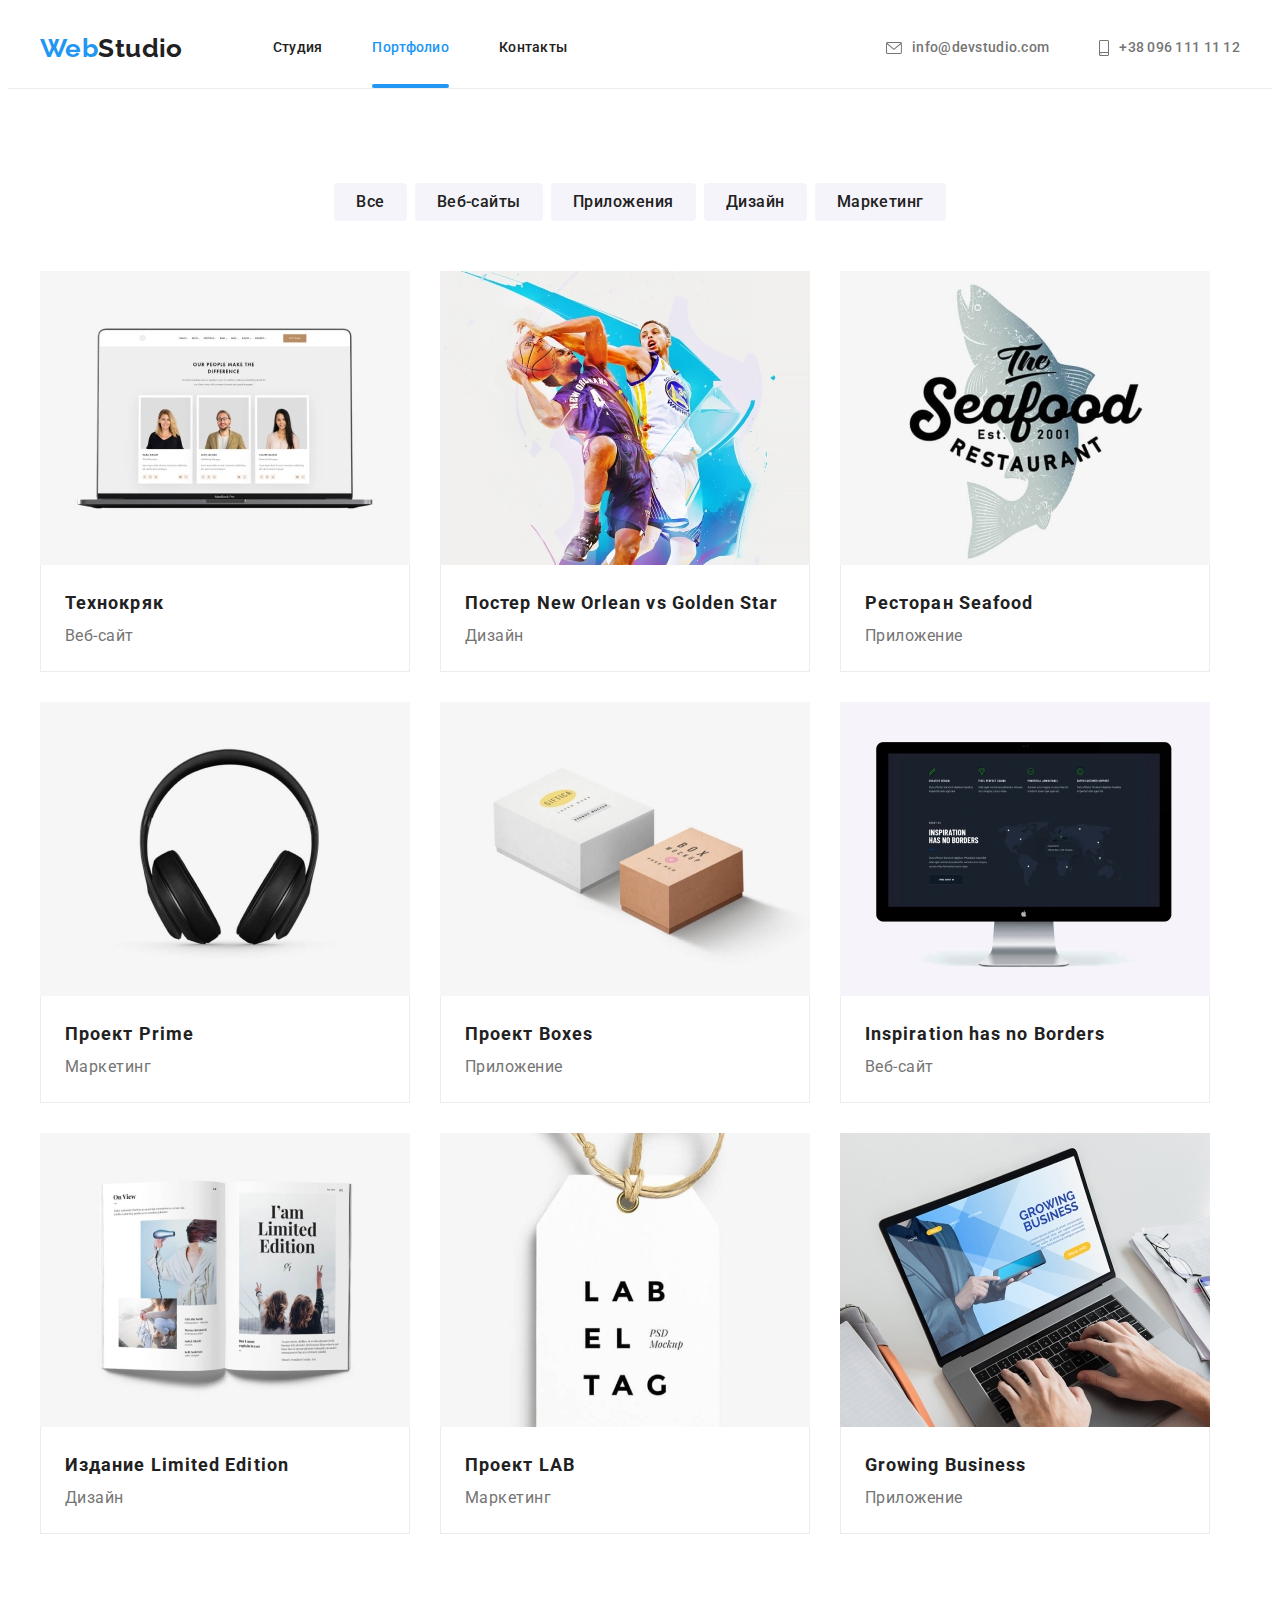
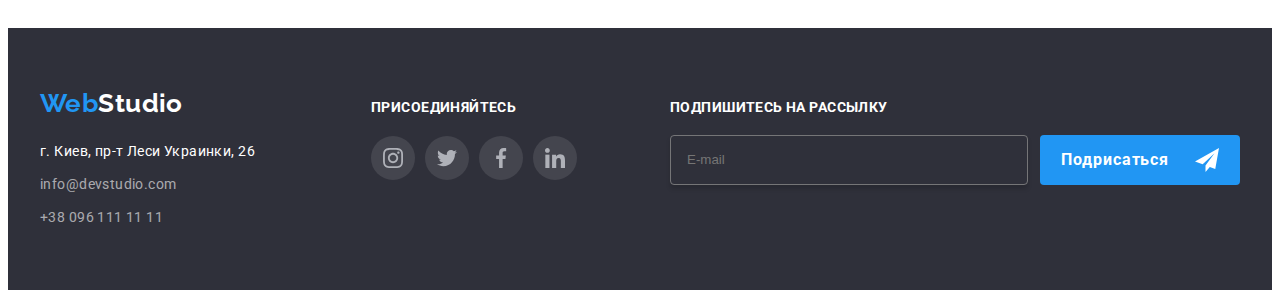
==== portfolio.html @ 2c057d43 "Initial commit" ====
<!DOCTYPE html>
<html lang="ru">

<head>
	<link rel="preconnect" href="https://fonts.googleapis.com" />
	<link rel="preconnect" href="https://fonts.gstatic.com" crossorigin />
	<link href="https://fonts.googleapis.com/css2?family=Raleway:wght@700&family=Roboto:wght@400;500;700;900&display=swap"
		rel="stylesheet" />
	<meta charset="UTF-8" />
	<meta http-equiv="X-UA-Compatible" content="IE=edge" />
	<meta name="viewport" content="width=device-width, initial-scale=1.0" />
	<link rel="stylesheet" href="https://cdnjs.cloudflare.com/ajax/libs/modern-normalize/1.1.0/modern-normalize.min.css"
		integrity="sha512-wpPYUAdjBVSE4KJnH1VR1HeZfpl1ub8YT/NKx4PuQ5NmX2tKuGu6U/JRp5y+Y8XG2tV+wKQpNHVUX03MfMFn9Q=="
		crossorigin="anonymous" referrerpolicy="no-referrer" />
	<title>WebStudio</title>
	<link rel="stylesheet" type="text/css" href="./css/styles.css" />
</head>

<body>
	<header class="header">
		<div class="container header-container">
			<nav class="nav">
				<a class="logo" href="./index.html" lang="en"><span class="accent">Web</span>Studio</a>
				<ul class="nav-list list">
					<li class="nav-item"><a href="./index.html" class="nav-link link ">Студия</a></li>
					<li class="nav-item"><a href="./portfolio.html" class="nav-link link current">Портфолио</a></li>
					<li class="nav-item"><a href="" class="nav-link link">Контакты</a></li>
				</ul>
			</nav>
			<ul class="contact-list list">
				<li class="contact-item">


					<a href="mailto:info@devstudio.com" class="contact-link link">
						<svg class="icon icon-contact icon-contact-envelope">
							<use href="./img/SVG/symbol-defs.svg#icon-envelope"></use>
						</svg>
						info@devstudio.com</a>


				</li>
				<li class="contact-item">

					<a href="tel:+380961111111" class="contact-link link">
						<svg class="icon icon-contact icon-contact-smartphone">
							<use href="./img/SVG/symbol-defs.svg#icon-smartphone"></use>
						</svg>
						+38 096 111 11 12</a>


				</li>
			</ul>
		</div>
	</header>
	<main>
		<section class="projects section ">
			<div class="container">
				<h1 class="projects-title visually-hidden">Проекты</h1>
				<ul class="filter-list list">

					<li class="filter-list-item"><button type="button" class="filter-button">Все</button></li>
					<li class="filter-list-item"><button type="button" class="filter-button">Веб-сайты</button></li>
					<li class="filter-list-item"><button type="button" class="filter-button">Приложения</button></li>
					<li class="filter-list-item"><button type="button" class="filter-button">Дизайн</button></li>
					<li class="filter-list-item"><button type="button" class="filter-button">Маркетинг</button></li>
				</ul>
				<ul class="list projects-list">
					<li class="projects-list-item">
						<a href="#!" class="projects-link">
							<div class="projects-list-item-overlay">
								<img src="./img/portfolio-img/img1-progressive.jpeg" alt="Веб-Сайт Технокряк" width="370"
									height="294" />
								<p class="projects-list-item-overlay-text">
									Технокряк это современная площадка распространения коронавируса. Компании используют
									эту платформу для цифрового
									шпионажа и атак на защищённые сервера конкурентов.
								</p>
							</div>
							<div class="projects-title-text-container">
								<h2 class="projects-list-title">Технокряк</h2>
								<p class="projects-list-text">Веб-сайт</p>
							</div>
						</a>
					</li>
					<li class="projects-list-item">
						<a href="#!" class="projects-link">
							<div class="projects-list-item-overlay">
								<img src="./img/portfolio-img/img2-progressive.jpeg" alt="Пример дизайна постера" width="370"
									height="294" />
								<p class="projects-list-item-overlay-text">
									Технокряк это современная площадка распространения коронавируса. Компании используют
									эту платформу для цифрового
									шпионажа и атак на защищённые сервера конкурентов.
								</p>
							</div>
							<div class="projects-title-text-container">
								<h2 class="projects-list-title">Постер New Orlean vs Golden Star</h2>
								<p class="projects-list-text">Дизайн</p>
							</div>
						</a>
					</li>
					<li class="projects-list-item">
						<a href="#!" class="projects-link">
							<div class="projects-list-item-overlay">
								<img src="./img/portfolio-img/img3-progressive.jpeg" alt="Приложения для ресторана" width="370"
									height="294" />
								<p class="projects-list-item-overlay-text">
									Технокряк это современная площадка распространения коронавируса. Компании используют
									эту платформу для цифрового
									шпионажа и атак на защищённые сервера конкурентов.
								</p>
							</div>
							<div class="projects-title-text-container">
								<h2 class="projects-list-title">Ресторан Seafood</h2>
								<p class="projects-list-text">Приложение</p>
							</div>
						</a>
					</li>
					<li class="projects-list-item">
						<a href="#!" class="projects-link">
							<div class="projects-list-item-overlay">
								<img src="./img/portfolio-img/img4-progressive.jpeg" alt="Маркетинговый проект Прайм" width="370"
									height="294" />
								<p class="projects-list-item-overlay-text">
									Технокряк это современная площадка распространения коронавируса. Компании используют
									эту платформу для цифрового
									шпионажа и атак на защищённые сервера конкурентов.
								</p>
							</div>
							<div class="projects-title-text-container">
								<h2 class="projects-list-title">Проект Prime</h2>
								<p class="projects-list-text">Маркетинг</p>
							</div>
						</a>
					</li>
					<li class="projects-list-item">
						<a href="#!" class="projects-link">
							<div class="projects-list-item-overlay">
								<img src="./img/portfolio-img/img5-progressive.jpeg" alt="Приложение коробки" width="370"
									height="294" />
								<p class="projects-list-item-overlay-text">
									Технокряк это современная площадка распространения коронавируса. Компании используют
									эту платформу для цифрового
									шпионажа и атак на защищённые сервера конкурентов.
								</p>
							</div>
							<div class="projects-title-text-container">
								<h2 class="projects-list-title">Проект Boxes</h2>
								<p class="projects-list-text">Приложение</p>
							</div>
						</a>
					</li>
					<li class="projects-list-item">
						<a href="#!" class="projects-link">
							<div class="projects-list-item-overlay">
								<img src="./img/portfolio-img/img6-progressive.jpeg" lang="en"
									alt=" Web-site Inspiration has no Borders" width="370" height="294" />
								<p class="projects-list-item-overlay-text">
									Технокряк это современная площадка распространения коронавируса. Компании используют
									эту платформу для цифрового
									шпионажа и атак на защищённые сервера конкурентов.
								</p>
							</div>
							<div class="projects-title-text-container">
								<h2 class="projects-list-title">Inspiration has no Borders</h2>
								<p class="projects-list-text">Веб-сайт</p>
							</div>
						</a>
					</li>
					<li class="projects-list-item">
						<a href="#!" class="projects-link">
							<div class="projects-list-item-overlay">
								<img src="./img/portfolio-img/img7-progressive.jpeg" alt="Дизайн книги" width="370" height="294" />
								<p class="projects-list-item-overlay-text">
									Технокряк это современная площадка распространения коронавируса. Компании используют
									эту платформу для цифрового
									шпионажа и атак на защищённые сервера конкурентов.
								</p>
							</div>
							<div class="projects-title-text-container">
								<h2 class="projects-list-title">Издание Limited Edition</h2>
								<p class="projects-list-text">Дизайн</p>
							</div>
						</a>
					</li>
					<li class="projects-list-item">
						<a href="#!" class="projects-link">
							<div class="projects-list-item-overlay">
								<img src="./img/portfolio-img/img8-progressive.jpeg" alt="Маркетинговый проект" width="370"
									height="294" />
								<p class="projects-list-item-overlay-text">
									Технокряк это современная площадка распространения коронавируса. Компании используют
									эту платформу для цифрового
									шпионажа и атак на защищённые сервера конкурентов.
								</p>
							</div>
							<div class="projects-title-text-container">
								<h2 class="projects-list-title">Проект LAB</h2>
								<p class="projects-list-text">Маркетинг</p>
							</div>
						</a>
					</li>
					<li class="projects-list-item">
						<a href="#!" class="projects-link">
							<div class="projects-list-item-overlay">
								<img src="./img/portfolio-img/img9-progressive.jpeg" alt="Growing Business app" width="370" height="294"
									lang="en" />
								<p class="projects-list-item-overlay-text">
									Технокряк это современная площадка распространения коронавируса. Компании используют
									эту платформу для цифрового
									шпионажа и атак на защищённые сервера конкурентов.
								</p>
							</div>
							<div class="projects-title-text-container">
								<h2 class="projects-list-title">Growing Business</h2>
								<p class="projects-list-text">Приложение</p>
							</div>
						</a>
					</li>
				</ul>
			</div>
		</section>
	</main>
	<footer class="footer">
		<div class="container footer-container">
			<div class="footer_contacts">
				<a class="logo" href="./index.html" lang="en"><span class="accent">Web</span><span
						class="footer-logo">Studio</span></a>
				<address class="address">
					<ul class="address-list list">
						<li class="address-item">
							<a href="https://goo.gl/maps/FFWDa3F11SiFwjZ78" target="_blank" rel="noopener nofollow"
								class="link address-link address-link-white">г. Киев, пр-т Леси Украинки, 26</a>
						</li>
						<li class="address-item">
							<a href="mailto:info@devstudio.com" class="link address-link">info@devstudio.com</a>
						</li>
						<li class="address-item">
							<a href="tel:+380961111111" class="link address-link">+38 096 111 11 11</a>
						</li>
					</ul>
				</address>
			</div>
			<div class="join">
				<h2 class="join-title">Присоединяйтесь</h2>
				<ul class="join-list">
					<li class="join-list-item ">
						<a href="#!" class="social-link">
							<svg class="icon icon-social-links" width=" 20" height="20">
								<use href="./img/SVG/symbol-defs.svg#icon-instagram-1"></use>
							</svg>
						</a>
					</li>
					<li class="join-list-item ">
						<a href="#!" class="social-link">
							<svg class="icon icon-social-links" width=" 20" height="20">
								<use href="./img/SVG/symbol-defs.svg#icon-twitter-1"></use>
							</svg>
						</a>
					</li>
					<li class="join-list-item ">
						<a href="#!" class="social-link">
							<svg class="icon icon-social-links" width=" 20" height="20">
								<use href="./img/SVG/symbol-defs.svg#icon-facebook-1"></use>
							</svg>
						</a>
					</li>
					<li class="join-list-item ">
						<a href="#!" class="social-link">
							<svg class="icon icon-social-links" width=" 20" height="20">
								<use href="./img/SVG/symbol-defs.svg#icon-linkedin-1"></use>
							</svg>
						</a>
					</li>
				</ul>
			</div>
			<div class="subscribe">
				<h4 class="subscribe_text">Подпишитесь на рассылку</h4>
				<form class="subscribe_form">
					<label class="subscribe_label">
						<input type="email" class="subscribe_input" name="email" placeholder="E-mail">
						<button submit="" class="subscribe_button"><span>Подрисаться</span>
							<svg class="subscribe_button-icon" width=" 24" height="24">
								<use href="./img/SVG/symbol-defs.svg#icon-icon-send"></use>
							</svg>
						</button>
					</label>
				</form>
			</div>
		</div>
	</footer>
</body>

</html>
---- css/styles.css ----
:root {
    --primary-text-color: #757575;
    --secondary-text-color: #ffffff;
    --title-text-color: #212121;

    --primary-bg-color: #ffffff;
    --secondary-bg-color: #f5f4fa;
    --footer-bg-color: #2f303a;

    --accent-color: #2196f3;
}
/* ======Reset=============== */

h1,
h2,
h3,
h4,
p {
    margin: 0;
}

ul {
    list-style: none;
    margin: 0;
    padding: 0;
}

img {
    display: block;
    max-width: 100%;
    height: auto;
}
/* ======Reset=============== */
body {
    font-family: Roboto, sans-serif;
    font-size: 14px;
    line-height: 1.71;
    letter-spacing: 0.03em;

    background-color: var(--primary-bg-color);
    color: var(--primary-text-color);
}
/* Wrapper */
.wrapper {
    min-height: 100%;
    overflow: hidden;
    display: flex;
    flex-direction: column;
}

/* Container */

.container {
    width: 1200px;
    padding: 0 15px;
    margin: 0 auto;
    box-sizing: content-box;
}

.section {
    padding-bottom: 94px;
    padding-top: 94px;
}

/* ===========Visualy hidden titles=============== */

.visually-hidden {
    position: absolute;
    width: 1px;
    height: 1px;
    margin: -1px;
    border: 0;
    padding: 0;
    white-space: nowrap;
    clip-path: inset(100%);
    clip: rect(0 0 0 0);
    overflow: hidden;
}

/* Styles for main page */

.logo {
    font-family: Raleway, sans-serif;
    font-weight: 700;
    font-size: 26px;
    line-height: 1.19;
    text-decoration: none;

    color: var(--title-text-color);
}
.nav-item {
    position: relative;
}

.current::after {
    position: absolute;
    bottom: 0;
    content: '';
    display: block;
    height: 4px;
    width: 100%;
    border-radius: 2px;
    background-color: var(--accent-color);
}

.accent {
    color: var(--accent-color);
}

.list {
    list-style: none;
}

.link {
    text-decoration: none;

    color: var(--title-text-color);
}

/* Header links  */
.header {
    border-bottom: 1px solid #ececec;
}
.header-container {
    display: flex;
    justify-content: center;
}

.nav,
.nav-list,
.contact-list {
    display: flex;
    align-items: center;
}

.nav-list {
    margin-left: 90px;
}

.contact-list {
    margin-left: auto;
}

.contact-item + .contact-item {
    margin-left: 50px;
}

.nav-item a {
    display: flex;
    padding-top: 32px;
    padding-bottom: 32px;
}

.nav-item + .nav-item {
    margin-left: 50px;
}

.nav-link:hover,
.nav-link:focus {
    color: var(--accent-color);
}

.icon-contact {
    margin-right: 10px;
    fill: currentColor;
}
.icon-contact-envelope {
    width: 16px;
    height: 12px;
}
.icon-contact-smartphone {
    width: 10px;
    height: 16px;
}

.contact-item::before:hover {
    fill: #188ce8;
}
.contact-link {
    display: flex;
    align-items: center;
}

.contact-link:hover,
.contact-link:focus {
    color: var(--accent-color);
}

.nav-link.current {
    color: var(--accent-color);
}

.nav-link,
.contact-link {
    font-weight: 500;
    font-size: 14px;
    line-height: 1.14;
    letter-spacing: 0.02em;

    color: var(--title-text-color);

    transition: color 250ms cubic-bezier(0.4, 0, 0.2, 1);
}

.contact-list a {
    font-weight: 500;
    font-size: 14px;
    line-height: 1.14;
    letter-spacing: 0.02em;

    color: var(--primary-text-color);
}

/* Hero section  */

.hero {
    display: flex;
    flex-direction: column;
    justify-content: center;
    align-items: center;

    text-align: center;

    background-image: linear-gradient(rgba(47, 48, 58, 0.4), rgba(47, 48, 58, 0.4)),
        url(../img/Hero/hero-bg.jpg);
    background-repeat: no-repeat;
    background-size: cover;
    background-position: center;
    max-width: 1600px;
    height: 600px;
    margin-left: auto;
    margin-right: auto;
    background-color: var(--footer-bg-color);
}

.hero-title {
    width: 696px;
    margin-bottom: 30px;

    font-weight: 900;
    font-size: 44px;
    line-height: 1.36;
    text-align: center;
    letter-spacing: 0.06em;
    text-transform: uppercase;

    color: var(--secondary-text-color);
}

.hero-button {
    display: flex;

    font-family: Roboto, sans-serif;
    font-weight: 700;
    font-size: 16px;
    line-height: 1.87;
    letter-spacing: 0.06em;

    transition: background-color 250ms cubic-bezier(0.4, 0, 0.2, 1);

    background-color: var(--accent-color);
    color: var(--secondary-text-color);
    border-radius: 4px;
    padding: 10px 32px;
    border: transparent;

    cursor: pointer;
}

.hero-button:focus,
.hero-button:hover {
    background-color: #188ce8;
}

/* ===============Modal Window================= */

.backdrop {
    position: fixed;
    top: 0;
    left: 0;
    width: 100%;
    height: 100%;
    background-color: rgba(0, 0, 0, 0.2);
    opacity: 1;
    transition: opacity 250ms cubic-bezier(0.4, 0, 0.2, 1);
}

.backdrop.is-hidden {
    opacity: 0;
    pointer-events: none;
}

.backdrop.is-hidden .modal {
    transform: translate(-50%, -50%) scale(1.2);
}

.modal {
    position: absolute;
    left: 50%;
    top: 50%;
    width: 528px;
    padding: 40px;
    box-shadow: 0px 1px 3px rgba(0, 0, 0, 0.12), 0px 1px 1px rgba(0, 0, 0, 0.14),
        0px 2px 1px rgba(0, 0, 0, 0.2);
    border-radius: 4px;
    background-color: var(--primary-bg-color);
    transform: translate(-50%, -50%) scale(1);
    transition: transform 250ms cubic-bezier(0.4, 0, 0.2, 1);
}

.modal-button {
    position: absolute;
    top: 8px;
    right: 8px;
    padding: 0;
    border: none;
    font-size: 0;
    border-radius: 50%;
    cursor: pointer;
    stroke: black;
    stroke-opacity: 0.1;
    background-color: white;
    transition: background-color 250ms cubic-bezier(0.4, 0, 0.2, 1);
}

.modal-button:hover,
.modal-button:focus {
    stroke: black;
    stroke-opacity: 0.1;
    background-color: var(--accent-color);
    box-shadow: 0px 1px 3px rgba(0, 0, 0, 0.12), 0px 1px 1px rgba(0, 0, 0, 0.14),
        0px 2px 1px rgba(0, 0, 0, 0.2);
}

.modal_title {
    font-size: 20px;
    line-height: 1.15;
    text-align: center;
    letter-spacing: 0.03em;
    color: var(--title-text-color);
    margin-bottom: 12px;
}

.modal_item:not(:last-child) {
    margin-bottom: 10px;
}

.modal_label {
    position: relative;
    display: flex;
    flex-direction: column;
}
.modal_input {
    height: 40px;
    border: 1px solid rgba(33, 33, 33, 0.2);
    border-radius: 4px;
    padding: 11px;
    padding-left: 40px;
    outline: none;
}

.modal_label:focus-within .modal_button-icon {
    fill: var(--accent-color);
}

.modal_input:focus {
    border-color: var(--accent-color);
}

.modal_button-icon {
    position: absolute;
    left: 12px;
    bottom: 11px;
}
.modal_textarea {
    resize: none;
    outline: none;
    height: 120px;
    border: 1px solid rgba(33, 33, 33, 0.2);
    border-radius: 4px;
    padding: 12px 16px;
}
.modal_textarea:focus {
    border-color: var(--accent-color);
}
.modal_list {
    margin-bottom: 20px;
}
.modal_link {
    text-decoration: none;
    color: var(--accent-color);
    cursor: pointer;
    transition: color 250ms cubic-bezier(0.4, 0, 0.2, 1);
}
.modal_link:hover,
.modal_link:focus {
    color: #188ce8;
    text-decoration: underline;
}
.modal_label-checkbox {
    position: relative;
    display: flex;
    flex-direction: row-reverse;
    justify-content: center;
    align-items: center;
    margin-bottom: 30px;
}
.modal_checkbox {
    -moz-appearance: none;
    -webkit-appearance: none;
    appearance: none;
}
.checkbox_span {
    margin-left: 10px;
    font-family: 'Roboto';
    font-style: normal;
    font-weight: 400;
    font-size: 14px;
    line-height: 24px;
    letter-spacing: 0.03em;
    color: #757575;
}
.checkbox_icon {
    width: 15px;
    height: 15px;
    border: 2px solid black;
    border-radius: 2px;
}

.modal_checkbox:checked + .checkbox_icon {
    border: transparent;
    background-color: var(--accent-color);
    background-image: url(../img/SVG/SVG/icon_check.svg);
}

.modal_submit-wrapper {
    display: flex;
    justify-content: center;
}

.modal_submit {
    font-family: 'Roboto';
    font-style: normal;
    font-weight: 700;
    font-size: 16px;
    line-height: 1.89;

    letter-spacing: 0.06em;

    width: 200px;
    border: none;
    color: white;
    border-radius: 4px;
    padding: 10px;
    text-align: center;
    transition: background-color 250ms cubic-bezier(0.4, 0, 0.2, 1);
    background-color: var(--accent-color);
    cursor: pointer;
}

.modal_submit:focus,
.modal_submit:hover {
    background-color: #188ce8;
}
/* ===============Modal Window================= */

/* Advantages section  */

.advantages-list {
    display: flex;
}

.advantages-item + .advantages-item {
    margin-left: 30px;
}

.advantages-item-title {
    margin-bottom: 10px;
    font-weight: 700;
    font-size: 14px;
    line-height: 1.14;
    letter-spacing: 0.03em;
    text-transform: uppercase;

    color: var(--title-text-color);
}
.icon-advantages {
    width: 70px;
    height: 70px;
}
.advantages-icon-container {
    margin-bottom: 30px;
    padding: 25px auto;
    display: flex;
    height: 120px;
    background-color: #f5f4fa;
    border-radius: 4px;
    justify-content: center;
    align-items: center;
}

/* Ocupation section  */
.ocupation {
    padding-top: 0;
}

.ocupation-title {
    font-weight: 700;
    font-size: 36px;
    line-height: 1.16;
    text-align: center;
    letter-spacing: 0.03em;

    color: var(--title-text-color);
}

.ocupation-item-title {
    position: relative;
}

.ocupation-link-text {
    position: absolute;
    bottom: 0;
    width: 100%;

    display: flex;
    justify-content: center;
    align-items: center;
    height: 76px;

    font-weight: 700;
    font-size: 14px;
    line-height: 1.14;

    letter-spacing: 0.03em;
    text-transform: uppercase;

    color: var(--secondary-text-color);
    background-color: rgba(47, 48, 58, 0.8);
}

.ocupation-list {
    display: flex;
    margin-top: 50px;
}

.ocupation-item-title + .ocupation-item-title {
    margin-left: 30px;
}

/* Team section */

.team {
    background-color: var(--secondary-bg-color);
}

.team-title {
    color: var(--title-text-color);

    font-weight: 700;
    font-size: 36px;
    line-height: 1.16;
    text-align: center;
    letter-spacing: 0.03em;
}

.team-list {
    display: flex;
    margin-top: 50px;
}

.team-item {
    background-color: #fff;
    box-shadow: 0px 1px 3px rgba(0, 0, 0, 0.12), 0px 1px 1px rgba(0, 0, 0, 0.14),
        0px 2px 1px rgba(0, 0, 0, 0.2);
    border-radius: 0px 0px 4px 4px;
}
.team-item-text-container {
    padding-top: 30px;
    padding-bottom: 30px;
}

.team-item + .team-item {
    margin-left: 30px;
}

.team-item-title {
    color: var(--title-text-color);

    font-weight: 500;
    font-size: 16px;
    line-height: 1.19;
    letter-spacing: 0.03em;
    text-align: center;
}

.team-item-text {
    margin-top: 10px;

    font-size: 16px;
    line-height: 1.19;
    letter-spacing: 0.03em;
    text-align: center;
}
.social-links-list {
    display: flex;
    margin-top: 16px;
    justify-content: center;
}
.social-links-item + .social-links-item {
    margin-left: 10px;
}
.social-link {
    font-size: 0;
    display: flex;
    justify-content: center;
    align-items: center;
    border-radius: 50%;
    width: 44px;
    height: 44px;
    fill: #afb1b8;
    transition: fill 250ms cubic-bezier(0.4, 0, 0.2, 1),
        background-color 250ms cubic-bezier(0.4, 0, 0.2, 1);
}

.social-link:hover,
.social-link:focus {
    background-color: var(--accent-color);
    fill: #ffffff;
}

/* Clients */

.clients-list {
    display: flex;
    margin-top: 50px;
}

.clients-list-item {
    align-items: center;
    justify-content: center;
}

.clients-list-item + .clients-list-item {
    margin-left: 30px;
}

.clients-link {
    display: flex;
    justify-content: center;
    align-items: center;

    fill: #afb1b8;
    width: 170px;
    height: 92px;
    border: 1px solid #afb1b8;
    border-radius: 4px;

    transition: border 250ms cubic-bezier(0.4, 0, 0.2, 1), fill 250ms cubic-bezier(0.4, 0, 0.2, 1);
}

.clients-link:hover,
.clients-link:focus {
    border: 1px solid #2196f3;
    fill: var(--accent-color);
}

.clients-title {
    color: var(--title-text-color);

    font-weight: 700;
    font-size: 36px;
    line-height: 1.16;
    text-align: center;
    letter-spacing: 0.03em;
}

.icon-clients {
    width: 106px;
    height: 60px;
}

/* Footer  */

.footer {
    background-color: var(--footer-bg-color);
    padding: 60px 0;
}

.footer-logo {
    color: var(--secondary-text-color);
}

.footer_contacts {
    flex-grow: 1;
}

.footer-container {
    display: flex;
    align-items: baseline;
}
.join {
    margin-left: 70px;
}
.join-title {
    font-weight: 700;
    font-size: 14px;
    line-height: 1.14;
    letter-spacing: 0.03em;
    text-transform: uppercase;

    color: var(--secondary-text-color);
}
.join-list {
    display: flex;
    margin-top: 20px;
}
.join-list-item + .join-list-item {
    margin-left: 10px;
}

.join-list-item {
    font-size: 0;
    display: flex;
    justify-content: center;
    align-items: center;
    border-radius: 50%;
    width: 44px;
    height: 44px;
    background-color: rgba(255, 255, 255, 0.1);
}

/* Address  */

.address {
    margin-top: 20px;
}

.address-list {
    display: flex;
    flex-direction: column;
}

.address-item + .address-item {
    margin-top: 9px;
}

.address a {
    font-style: normal;
}

.address-link {
    color: rgba(255, 255, 255, 0.6);

    transition: color 250ms cubic-bezier(0.4, 0, 0.2, 1);
}
.address-link:hover,
.address-link:focus {
    color: var(--accent-color);
}
.address-link-white {
    color: var(--secondary-text-color);
}

.subscribe {
    margin-left: 93px;
}
.subscribe_text {
    line-height: 16px;
    letter-spacing: 0.03em;
    text-transform: uppercase;
    color: #ffffff;
    margin-bottom: 20px;
}

.subscribe_label {
    position: relative;
    display: flex;
    width: 570px;

    height: 50px;
    fill: #ffffff;
}
.subscribe_input {
    border-radius: 4px;
    background-color: transparent;
    padding: 15px 16px;
    border: 1px solid rgba(138, 138, 138, 0.767);
    flex: 1 0 auto;
    box-shadow: 0px 4px 4px rgba(0, 0, 0, 0.15);
    color: #ffffff;
}

.subscribe_button {
    display: flex;
    align-items: center;
    text-align: center;
    justify-content: space-evenly;

    font-family: 'Roboto';
    font-style: normal;
    font-weight: 700;
    font-size: 16px;
    line-height: 1.88;
    letter-spacing: 0.06em;
    padding: 10px;
    min-width: 200px;

    border-radius: 4px;
    border: none;
    margin-left: 12px;
    color: #ffffff;
    background-color: var(--accent-color);
    transition: color 250ms cubic-bezier(0.4, 0, 0.2, 1);
}
.subscribe_button:hover,
.subscribe_button:hover {
    background-color: #188ce8;
}
.subscribe_button-icon {
    margin-left: 15px;
}
/* ====Styles for Portfolio page=================================================== */

/* ======Filter list======= */

.filter-list-item + .filter-list-item {
    margin-left: 8px;
}

.filter-list {
    margin-bottom: 50px;
    display: flex;
    justify-content: center;
}

.filter-button {
    margin: 0 auto;
    border-radius: 4px;
    padding: 6px 22px;
    border: transparent;

    background-color: var(--secondary-bg-color);
    color: var(--title-text-color);

    transition: background-color 250ms cubic-bezier(0.4, 0, 0.2, 1),
        color 250ms cubic-bezier(0.4, 0, 0.2, 1), box-shadow 250ms cubic-bezier(0.4, 0, 0.2, 1);

    font-family: Roboto, sans-serif;
    font-weight: 500;
    font-size: 16px;
    line-height: 1.625;
    letter-spacing: 0.03em;

    cursor: pointer;
}

.filter-button:hover,
.filter-button:focus {
    background-color: var(--accent-color);
    color: var(--secondary-text-color);
    box-shadow: 0px 3px 1px rgba(0, 0, 0, 0.1), 0px 1px 2px rgba(0, 0, 0, 0.08),
        0px 2px 2px rgba(0, 0, 0, 0.12);

    font-weight: 500;
    font-size: 16px;
    line-height: 1.625;
    letter-spacing: 0.03em;
}

/* =====Project-list====== */

.projects-list {
    display: flex;
    flex-wrap: wrap;
    margin-top: -15px;
    margin-right: -15px;
    margin-bottom: -15px;
    margin-left: -15px;
}

.projects-list-item {
    margin: 15px;
}
.projects-title-text-container {
    padding: 20px 24px;
    border-bottom: 1px solid #ececec;
    border-left: 1px solid #ececec;
    border-right: 1px solid #ececec;
}

.projects-list-title {
    color: var(--title-text-color);
    font-weight: 700;
    font-size: 18px;
    line-height: 2;
    letter-spacing: 0.06em;
}

.projects-list-text {
    color: var(--primary-text-color);
    font-size: 16px;
    line-height: 1.875;
    letter-spacing: 0.03em;
}

.projects-link {
    text-decoration: none;
    display: block;

    transition: box-shadow 250ms cubic-bezier(0.4, 0, 0.2, 1);
}
.projects-link:hover,
.projects-link:focus {
    box-shadow: 0px 1px 1px rgba(0, 0, 0, 0.12), 0px 4px 4px rgba(0, 0, 0, 0.06),
        1px 4px 6px rgba(0, 0, 0, 0.16);
}

.projects-list-item-overlay {
    position: relative;
    overflow: hidden;
}

.projects-list-item-overlay-text {
    position: absolute;
    bottom: 0;

    transform: translateY(101%);

    display: block;
    width: 100%;
    height: 100%;
    padding: 63px 24px;
    text-align: center;
    font-size: 18px;
    line-height: 1.56;
    letter-spacing: 0.03em;

    color: #ffffff;
    background-color: rgba(33, 150, 243, 0.9);

    transition: transform 250ms cubic-bezier(0.4, 0, 0.2, 1);
}
.projects-link:hover .projects-list-item-overlay-text,
.projects-link:focus .projects-list-item-overlay-text {
    transform: translateY(0);
}
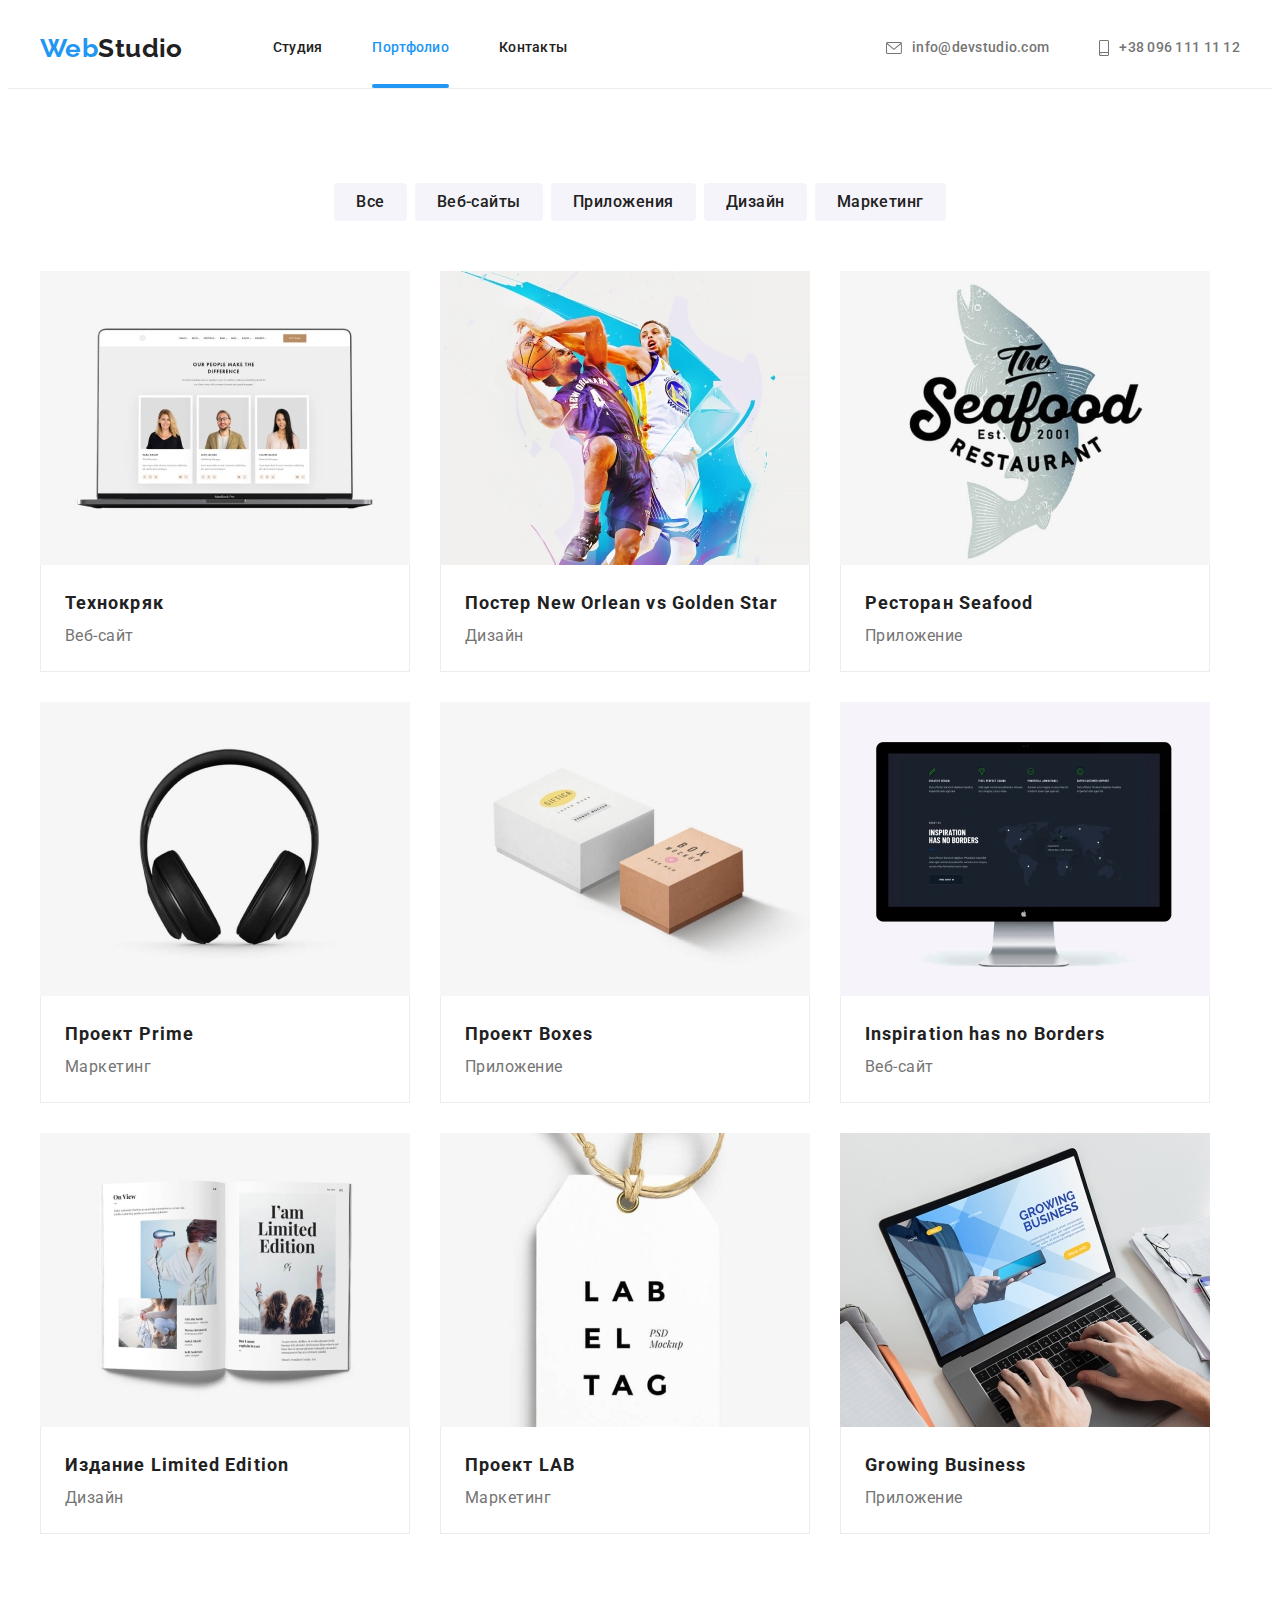
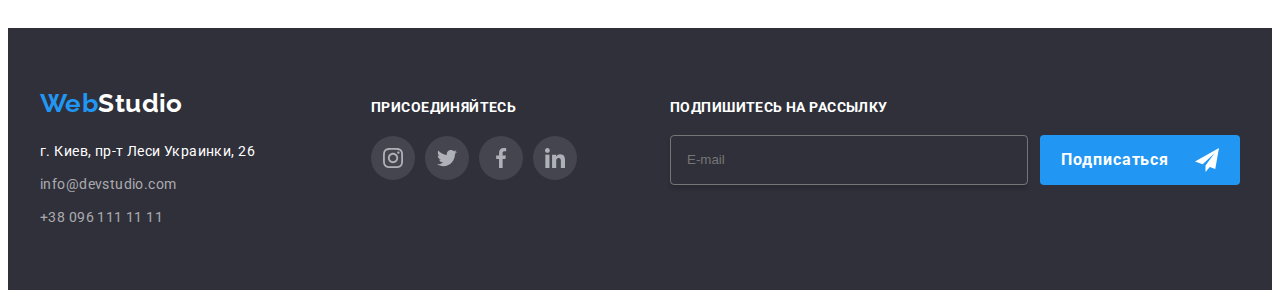
==== commit f4552a42: "subscribe button" ====
--- a/portfolio.html
+++ b/portfolio.html
@@ -13,7 +13,7 @@
 		integrity="sha512-wpPYUAdjBVSE4KJnH1VR1HeZfpl1ub8YT/NKx4PuQ5NmX2tKuGu6U/JRp5y+Y8XG2tV+wKQpNHVUX03MfMFn9Q=="
 		crossorigin="anonymous" referrerpolicy="no-referrer" />
 	<title>WebStudio</title>
-	<link rel="stylesheet" type="text/css" href="./css/styles.css" />
+	<link rel="stylesheet" href="./css/portfolio.min.css">
 </head>
 
 <body>
@@ -279,7 +279,7 @@
 				<form class="subscribe_form">
 					<label class="subscribe_label">
 						<input type="email" class="subscribe_input" name="email" placeholder="E-mail">
-						<button submit="" class="subscribe_button"><span>Подрисаться</span>
+						<button submit="" class="subscribe_button"><span>Подписаться</span>
 							<svg class="subscribe_button-icon" width=" 24" height="24">
 								<use href="./img/SVG/symbol-defs.svg#icon-icon-send"></use>
 							</svg>
--- a/css/portfolio.min.css
+++ b/css/portfolio.min.css
@@ -0,0 +1,2 @@
+:root{--primary-text-color: #757575;--secondary-text-color: #ffffff;--title-text-color: #212121;--primary-bg-color: #ffffff;--secondary-bg-color: #f5f4fa;--footer-bg-color: #2f303a;--accent-color: #2196f3}.visually-hidden{position:absolute;width:1px;height:1px;margin:-1px;border:0;padding:0;white-space:nowrap;clip-path:inset(100%);clip:rect(0 0 0 0);overflow:hidden}h1,h2,h3,h4,p{margin:0}ul{list-style:none;margin:0;padding:0}img{display:block;max-width:100%;height:auto}body{font-family:Roboto, sans-serif;font-size:14px;line-height:1.71;letter-spacing:0.03em;background-color:var(--primary-bg-color);color:var(--primary-text-color)}.wrapper{min-height:100%;overflow:hidden;display:flex;flex-direction:column}.section{padding-bottom:94px;padding-top:94px}.container{width:1200px;padding:0 15px;margin:0 auto;box-sizing:content-box}.filter-list-item+.filter-list-item{margin-left:8px}.filter-list{margin-bottom:50px;display:flex;justify-content:center}.filter-button{margin:0 auto;border-radius:4px;padding:6px 22px;border:transparent;background-color:var(--secondary-bg-color);color:var(--title-text-color);transition:background-color 250ms cubic-bezier(0.4, 0, 0.2, 1),color 250ms cubic-bezier(0.4, 0, 0.2, 1),box-shadow 250ms cubic-bezier(0.4, 0, 0.2, 1);font-family:Roboto, sans-serif;font-weight:500;font-size:16px;line-height:1.625;letter-spacing:0.03em;cursor:pointer}.filter-button:hover,.filter-button:focus{background-color:var(--accent-color);color:var(--secondary-text-color);box-shadow:0px 3px 1px rgba(0,0,0,0.1),0px 1px 2px rgba(0,0,0,0.08),0px 2px 2px rgba(0,0,0,0.12);font-weight:500;font-size:16px;line-height:1.625;letter-spacing:0.03em}.projects-list{display:flex;flex-wrap:wrap;margin-top:-15px;margin-right:-15px;margin-bottom:-15px;margin-left:-15px}.projects-list-item{margin:15px}.projects-title-text-container{padding:20px 24px;border-bottom:1px solid #ececec;border-left:1px solid #ececec;border-right:1px solid #ececec}.projects-list-title{color:var(--title-text-color);font-weight:700;font-size:18px;line-height:2;letter-spacing:0.06em}.projects-list-text{color:var(--primary-text-color);font-size:16px;line-height:1.875;letter-spacing:0.03em}.projects-link{text-decoration:none;display:block;transition:box-shadow 250ms cubic-bezier(0.4, 0, 0.2, 1)}.projects-link:hover,.projects-link:focus{box-shadow:0px 1px 1px rgba(0,0,0,0.12),0px 4px 4px rgba(0,0,0,0.06),1px 4px 6px rgba(0,0,0,0.16)}.projects-list-item-overlay{position:relative;overflow:hidden}.projects-list-item-overlay-text{position:absolute;bottom:0;transform:translateY(101%);display:block;width:100%;height:100%;padding:63px 24px;text-align:center;font-size:18px;line-height:1.56;letter-spacing:0.03em;color:#ffffff;background-color:rgba(33,150,243,0.9);transition:transform 250ms cubic-bezier(0.4, 0, 0.2, 1)}.projects-link:hover .projects-list-item-overlay-text,.projects-link:focus .projects-list-item-overlay-text{transform:translateY(0)}.logo{font-family:Raleway, sans-serif;font-weight:700;font-size:26px;line-height:1.19;text-decoration:none;color:var(--title-text-color)}.nav-item{position:relative}.current::after{position:absolute;bottom:0;content:'';display:block;height:4px;width:100%;border-radius:2px;background-color:var(--accent-color)}.accent{color:var(--accent-color)}.list{list-style:none}.link{text-decoration:none;color:var(--title-text-color)}.header{border-bottom:1px solid #ececec}.header-container{display:flex;justify-content:center}.nav,.nav-list,.contact-list{display:flex;align-items:center}.nav-list{margin-left:90px}.contact-list{margin-left:auto}.contact-item+.contact-item{margin-left:50px}.nav-item a{display:flex;padding-top:32px;padding-bottom:32px}.nav-item+.nav-item{margin-left:50px}.nav-link:hover,.nav-link:focus{color:var(--accent-color)}.icon-contact{margin-right:10px;fill:currentColor}.icon-contact-envelope{width:16px;height:12px}.icon-contact-smartphone{width:10px;height:16px}.contact-item::before:hover{fill:#188ce8}.contact-link{display:flex;align-items:center}.contact-link:hover,.contact-link:focus{color:var(--accent-color)}.nav-link.current{color:var(--accent-color)}.nav-link,.contact-link{font-weight:500;font-size:14px;line-height:1.14;letter-spacing:0.02em;color:var(--title-text-color);transition:color 250ms cubic-bezier(0.4, 0, 0.2, 1)}.contact-list a{font-weight:500;font-size:14px;line-height:1.14;letter-spacing:0.02em;color:var(--primary-text-color)}.footer{background-color:var(--footer-bg-color);padding:60px 0}.footer-logo{color:var(--secondary-text-color)}.footer_contacts{flex-grow:1}.footer-container{display:flex;align-items:baseline}.join{margin-left:70px}.join-title{font-weight:700;font-size:14px;line-height:1.14;letter-spacing:0.03em;text-transform:uppercase;color:var(--secondary-text-color)}.join-list{display:flex;margin-top:20px}.join-list-item+.join-list-item{margin-left:10px}.join-list-item{font-size:0;display:flex;justify-content:center;align-items:center;border-radius:50%;width:44px;height:44px;background-color:rgba(255,255,255,0.1)}.address{margin-top:20px}.address-list{display:flex;flex-direction:column}.address-item+.address-item{margin-top:9px}.address a{font-style:normal}.address-link{color:rgba(255,255,255,0.6);transition:color 250ms cubic-bezier(0.4, 0, 0.2, 1)}.address-link:hover,.address-link:focus{color:var(--accent-color)}.address-link-white{color:var(--secondary-text-color)}.subscribe{margin-left:93px}.subscribe_text{line-height:16px;letter-spacing:0.03em;text-transform:uppercase;color:#ffffff;margin-bottom:20px}.subscribe_label{position:relative;display:flex;width:570px;height:50px;fill:#ffffff}.subscribe_input{border-radius:4px;background-color:transparent;padding:15px 16px;border:1px solid rgba(138,138,138,0.767);flex:1 0 auto;box-shadow:0px 4px 4px rgba(0,0,0,0.15);color:#ffffff}.subscribe_button{display:flex;align-items:center;text-align:center;justify-content:space-evenly;font-family:'Roboto';font-style:normal;font-weight:700;font-size:16px;line-height:1.88;letter-spacing:0.06em;padding:10px;min-width:200px;border-radius:4px;border:none;margin-left:12px;color:#ffffff;background-color:var(--accent-color);transition:color 250ms cubic-bezier(0.4, 0, 0.2, 1)}.subscribe_button:hover,.subscribe_button:hover{background-color:#188ce8}.subscribe_button-icon{margin-left:15px}.team{background-color:var(--secondary-bg-color)}.team-title{color:var(--title-text-color);font-weight:700;font-size:36px;line-height:1.16;text-align:center;letter-spacing:0.03em}.team-list{display:flex;margin-top:50px}.team-item{background-color:#fff;box-shadow:0px 1px 3px rgba(0,0,0,0.12),0px 1px 1px rgba(0,0,0,0.14),0px 2px 1px rgba(0,0,0,0.2);border-radius:0px 0px 4px 4px}.team-item-text-container{padding-top:30px;padding-bottom:30px}.team-item+.team-item{margin-left:30px}.team-item-title{color:var(--title-text-color);font-weight:500;font-size:16px;line-height:1.19;letter-spacing:0.03em;text-align:center}.team-item-text{margin-top:10px;font-size:16px;line-height:1.19;letter-spacing:0.03em;text-align:center}.social-links-list{display:flex;margin-top:16px;justify-content:center}.social-links-item+.social-links-item{margin-left:10px}.social-link{font-size:0;display:flex;justify-content:center;align-items:center;border-radius:50%;width:44px;height:44px;fill:#afb1b8;transition:fill 250ms cubic-bezier(0.4, 0, 0.2, 1),background-color 250ms cubic-bezier(0.4, 0, 0.2, 1)}.social-link:hover,.social-link:focus{background-color:var(--accent-color);fill:#ffffff}
+/*# sourceMappingURL=portfolio.min.css.map */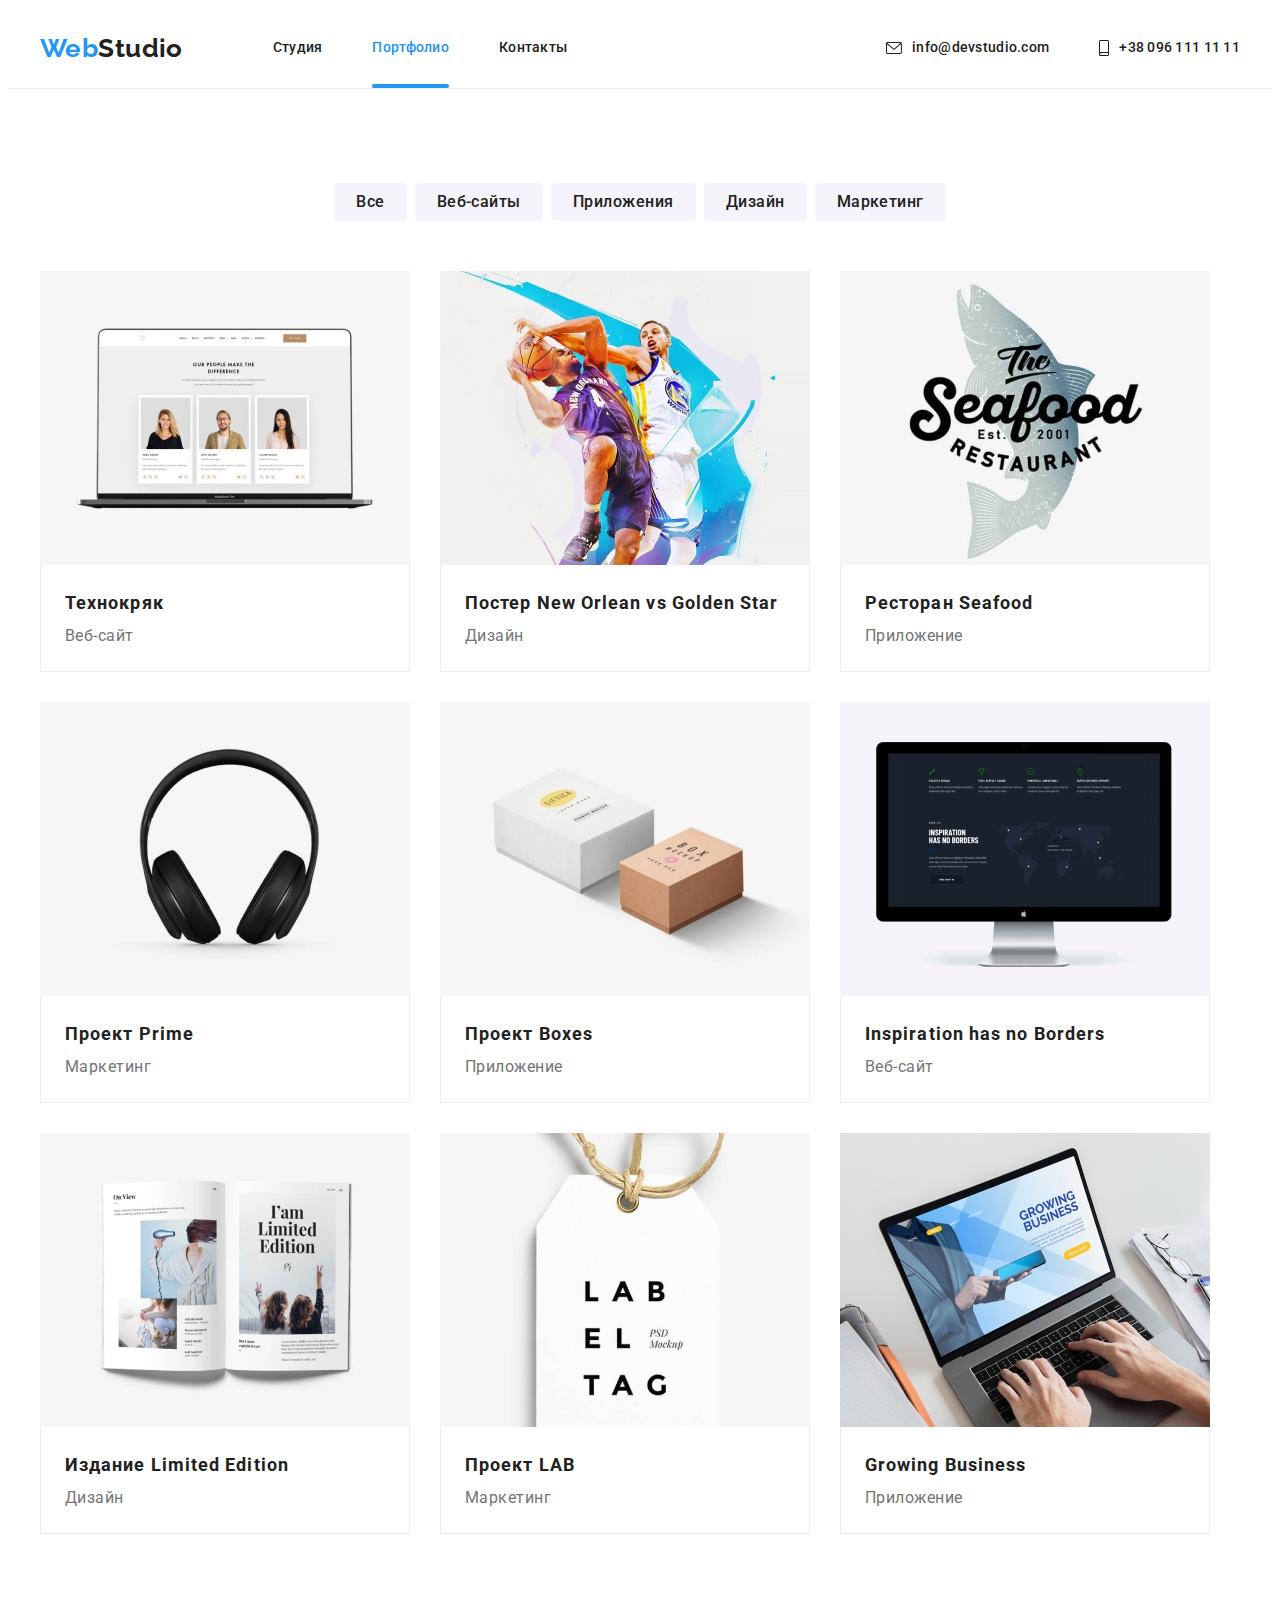
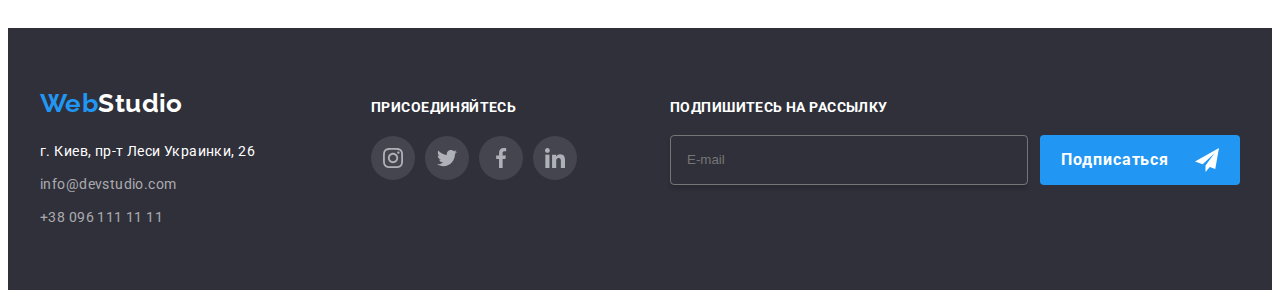
==== commit a0fb0d7a: "Updated SASS styles" ====
--- a/portfolio.html
+++ b/portfolio.html
@@ -13,39 +13,38 @@
 		integrity="sha512-wpPYUAdjBVSE4KJnH1VR1HeZfpl1ub8YT/NKx4PuQ5NmX2tKuGu6U/JRp5y+Y8XG2tV+wKQpNHVUX03MfMFn9Q=="
 		crossorigin="anonymous" referrerpolicy="no-referrer" />
 	<title>WebStudio</title>
-	<link rel="stylesheet" href="./css/portfolio.min.css">
+	<link rel="stylesheet" href="./css/main.min.css">
+
 </head>
 
 <body>
 	<header class="header">
-		<div class="container header-container">
-			<nav class="nav">
-				<a class="logo" href="./index.html" lang="en"><span class="accent">Web</span>Studio</a>
-				<ul class="nav-list list">
-					<li class="nav-item"><a href="./index.html" class="nav-link link ">Студия</a></li>
-					<li class="nav-item"><a href="./portfolio.html" class="nav-link link current">Портфолио</a></li>
-					<li class="nav-item"><a href="" class="nav-link link">Контакты</a></li>
+		<div class="container header__container">
+			<nav class="header__nav nav">
+				<a class="nav__logo" href="./index.html" lang="en"><span class="accent">Web</span>Studio</a>
+				<ul class="nav__list list">
+					<li class="nav__item"><a href="./index.html" class="nav__link link ">Студия</a></li>
+					<li class="nav__item"><a href="./portfolio.html" class="nav__link link current">Портфолио</a></li>
+					<li class="nav__item"><a href="" class="nav__link link">Контакты</a></li>
 				</ul>
 			</nav>
-			<ul class="contact-list list">
-				<li class="contact-item">
-
-
-					<a href="mailto:info@devstudio.com" class="contact-link link">
-						<svg class="icon icon-contact icon-contact-envelope">
+			<ul class="header__contact-list contact-list list">
+				<li class="contact-list__item">
+
+					<a href="mailto:info@devstudio.com" class="contact-list__link link">
+						<svg class="link__icon link__icon-contact link__icon-contact-envelope">
 							<use href="./img/SVG/symbol-defs.svg#icon-envelope"></use>
 						</svg>
 						info@devstudio.com</a>
 
-
 				</li>
-				<li class="contact-item">
-
-					<a href="tel:+380961111111" class="contact-link link">
-						<svg class="icon icon-contact icon-contact-smartphone">
+				<li class="contact-list__item">
+
+					<a href="tel:+380961111111" class="contact-list__link link">
+						<svg class="link__icon link__icon-contact link__icon-contact-smartphone">
 							<use href="./img/SVG/symbol-defs.svg#icon-smartphone"></use>
 						</svg>
-						+38 096 111 11 12</a>
+						+38 096 111 11 11</a>
 
 
 				</li>
@@ -224,7 +223,7 @@
 	<footer class="footer">
 		<div class="container footer-container">
 			<div class="footer_contacts">
-				<a class="logo" href="./index.html" lang="en"><span class="accent">Web</span><span
+				<a class="footer-logo" href="./index.html" lang="en"><span class="accent">Web</span><span
 						class="footer-logo">Studio</span></a>
 				<address class="address">
 					<ul class="address-list list">
--- a/css/main.min.css
+++ b/css/main.min.css
@@ -0,0 +1,2 @@
+:root{--primary-text-color: #757575;--secondary-text-color: #ffffff;--title-text-color: #212121;--primary-bg-color: #ffffff;--secondary-bg-color: #f5f4fa;--footer-bg-color: #2f303a;--accent-color: #2196f3}.visually-hidden{position:absolute;width:1px;height:1px;margin:-1px;border:0;padding:0;white-space:nowrap;clip-path:inset(100%);clip:rect(0 0 0 0);overflow:hidden}h1,h2,h3,h4,p{margin:0}ul{list-style:none;margin:0;padding:0}img{display:block;max-width:100%;height:auto}body{font-family:Roboto, sans-serif;font-size:14px;line-height:1.71;letter-spacing:0.03em;background-color:var(--primary-bg-color);color:var(--primary-text-color)}.wrapper{min-height:100%;overflow:hidden;display:flex;flex-direction:column}.section{padding-bottom:94px;padding-top:94px}.container{width:1200px;padding:0 15px;margin:0 auto;box-sizing:content-box}.backdrop{position:fixed;top:0;left:0;width:100%;height:100%;background-color:rgba(0,0,0,0.2);opacity:1;transition:opacity 250ms cubic-bezier(0.4, 0, 0.2, 1)}.backdrop.is-hidden{opacity:0;pointer-events:none}.backdrop.is-hidden .modal{transform:translate(-50%, -50%) scale(1.2)}.modal{position:absolute;left:50%;top:50%;width:528px;padding:40px;box-shadow:0px 1px 3px rgba(0,0,0,0.12),0px 1px 1px rgba(0,0,0,0.14),0px 2px 1px rgba(0,0,0,0.2);border-radius:4px;background-color:var(--primary-bg-color);transform:translate(-50%, -50%) scale(1);transition:transform 250ms cubic-bezier(0.4, 0, 0.2, 1)}.modal-button{position:absolute;top:8px;right:8px;padding:0;border:none;font-size:0;border-radius:50%;cursor:pointer;stroke:black;stroke-opacity:0.1;background-color:white;transition:background-color 250ms cubic-bezier(0.4, 0, 0.2, 1)}.modal-button:hover,.modal-button:focus{stroke:black;stroke-opacity:0.1;background-color:var(--accent-color);box-shadow:0px 1px 3px rgba(0,0,0,0.12),0px 1px 1px rgba(0,0,0,0.14),0px 2px 1px rgba(0,0,0,0.2)}.modal_title{font-size:20px;line-height:1.15;text-align:center;letter-spacing:0.03em;color:var(--title-text-color);margin-bottom:12px}.modal_item:not(:last-child){margin-bottom:10px}.modal_label{position:relative;display:flex;flex-direction:column}.modal_input{height:40px;border:1px solid rgba(33,33,33,0.2);border-radius:4px;padding:11px;padding-left:40px;outline:none}.modal_label:focus-within .modal_button-icon{fill:var(--accent-color)}.modal_input:focus{border-color:var(--accent-color)}.modal_button-icon{position:absolute;left:12px;bottom:11px}.modal_textarea{resize:none;outline:none;height:120px;border:1px solid rgba(33,33,33,0.2);border-radius:4px;padding:12px 16px}.modal_textarea:focus{border-color:var(--accent-color)}.modal_list{margin-bottom:20px}.modal_link{text-decoration:none;color:var(--accent-color);cursor:pointer;transition:color 250ms cubic-bezier(0.4, 0, 0.2, 1)}.modal_link:hover,.modal_link:focus{color:#188ce8;text-decoration:underline}.modal_label-checkbox{position:relative;display:flex;flex-direction:row-reverse;justify-content:center;align-items:center;margin-bottom:30px}.modal_checkbox{-moz-appearance:none;-webkit-appearance:none;appearance:none}.checkbox_span{margin-left:10px;font-family:'Roboto';font-style:normal;font-weight:400;font-size:14px;line-height:24px;letter-spacing:0.03em;color:#757575}.checkbox_icon{width:15px;height:15px;border:2px solid black;border-radius:2px}.modal_checkbox:checked+.checkbox_icon{border:transparent;background-color:var(--accent-color);background-image:url(../img/SVG/SVG/icon_check.svg)}.modal_submit-wrapper{display:flex;justify-content:center}.modal_submit{font-family:'Roboto';font-style:normal;font-weight:700;font-size:16px;line-height:1.89;letter-spacing:0.06em;width:200px;border:none;color:white;border-radius:4px;padding:10px;text-align:center;transition:background-color 250ms cubic-bezier(0.4, 0, 0.2, 1);background-color:var(--accent-color);cursor:pointer}.modal_submit:focus,.modal_submit:hover{background-color:#188ce8}.nav__logo{font-family:Raleway, sans-serif;font-weight:700;font-size:26px;line-height:1.19;text-decoration:none;color:var(--title-text-color)}.nav__item{position:relative}.current::after{position:absolute;bottom:0;content:'';display:block;height:4px;width:100%;border-radius:2px;background-color:var(--accent-color)}.accent{color:var(--accent-color)}.list{list-style:none}.link{text-decoration:none;color:var(--title-text-color)}.header{border-bottom:1px solid #ececec}.header__container{display:flex;justify-content:center}.header__nav,.nav__list,.header__contact-list{display:flex;align-items:center}.nav__list{margin-left:90px}.header__contact-list{margin-left:auto}.contact-list__item+.contact-list__item{margin-left:50px}.nav__item a{display:flex;padding-top:32px;padding-bottom:32px}.nav__item+.nav__item{margin-left:50px}.link__icon-contact{margin-right:10px;fill:currentColor}.link__icon-contact-envelope{width:16px;height:12px}.link__icon-contact-smartphone{width:10px;height:16px}.contact-list__item::before:hover{fill:#188ce8}.contact-list__link{display:flex;align-items:center}.nav__link.current{color:var(--accent-color)}.nav__link,.contact-list__link{font-weight:500;font-size:14px;line-height:1.14;letter-spacing:0.02em;color:var(--title-text-color);transition:color 250ms cubic-bezier(0.4, 0, 0.2, 1)}.nav__link:hover,.nav__link:focus,.contact-list__link:hover,.contact-list__link:focus{color:var(--accent-color)}.hero{display:flex;flex-direction:column;justify-content:center;align-items:center;text-align:center;background-image:linear-gradient(rgba(47,48,58,0.4), rgba(47,48,58,0.4)),url(../img/Hero/hero-bg.jpg);background-repeat:no-repeat;background-size:cover;background-position:center;max-width:1600px;height:600px;margin-left:auto;margin-right:auto;background-color:var(--footer-bg-color)}.hero-title{width:696px;margin-bottom:30px;font-weight:900;font-size:44px;line-height:1.36;text-align:center;letter-spacing:0.06em;text-transform:uppercase;color:var(--secondary-text-color)}.hero-button{display:flex;font-family:Roboto, sans-serif;font-weight:700;font-size:16px;line-height:1.87;letter-spacing:0.06em;transition:background-color 250ms cubic-bezier(0.4, 0, 0.2, 1);background-color:var(--accent-color);color:var(--secondary-text-color);border-radius:4px;padding:10px 32px;border:transparent;cursor:pointer}.hero-button:hover,.hero-button:focus{background-color:#188ce8}.advantages-list{display:flex}.advantages-item+.advantages-item{margin-left:30px}.advantages-item-title{margin-bottom:10px;font-weight:700;font-size:14px;line-height:1.14;letter-spacing:0.03em;text-transform:uppercase;color:var(--title-text-color)}.icon-advantages{width:70px;height:70px}.advantages-icon-container{margin-bottom:30px;padding:25px auto;display:flex;height:120px;background-color:#f5f4fa;border-radius:4px;justify-content:center;align-items:center}.ocupation{padding-top:0}.ocupation-title{font-weight:700;font-size:36px;line-height:1.16;text-align:center;letter-spacing:0.03em;color:var(--title-text-color)}.ocupation-item-title{position:relative}.ocupation-link-text{position:absolute;bottom:0;width:100%;display:flex;justify-content:center;align-items:center;height:76px;font-weight:700;font-size:14px;line-height:1.14;letter-spacing:0.03em;text-transform:uppercase;color:var(--secondary-text-color);background-color:rgba(47,48,58,0.8)}.ocupation-list{display:flex;margin-top:50px}.ocupation-item-title+.ocupation-item-title{margin-left:30px}.team{background-color:var(--secondary-bg-color)}.team-title{color:var(--title-text-color);font-weight:700;font-size:36px;line-height:1.16;text-align:center;letter-spacing:0.03em}.team-list{display:flex;margin-top:50px}.team-item{background-color:#fff;box-shadow:0px 1px 3px rgba(0,0,0,0.12),0px 1px 1px rgba(0,0,0,0.14),0px 2px 1px rgba(0,0,0,0.2);border-radius:0px 0px 4px 4px}.team-item-text-container{padding-top:30px;padding-bottom:30px}.team-item+.team-item{margin-left:30px}.team-item-title{color:var(--title-text-color);font-weight:500;font-size:16px;line-height:1.19;letter-spacing:0.03em;text-align:center}.team-item-text{margin-top:10px;font-size:16px;line-height:1.19;letter-spacing:0.03em;text-align:center}.social-links-list{display:flex;margin-top:16px;justify-content:center}.social-links-item+.social-links-item{margin-left:10px}.social-link{font-size:0;display:flex;justify-content:center;align-items:center;border-radius:50%;width:44px;height:44px;fill:#afb1b8;transition:fill 250ms cubic-bezier(0.4, 0, 0.2, 1),background-color 250ms cubic-bezier(0.4, 0, 0.2, 1)}.social-link:hover,.social-link:focus{background-color:var(--accent-color);fill:#ffffff}.clients-list{display:flex;margin-top:50px}.clients-list-item{align-items:center;justify-content:center}.clients-list-item+.clients-list-item{margin-left:30px}.clients-link{display:flex;justify-content:center;align-items:center;fill:#afb1b8;width:170px;height:92px;border:1px solid #afb1b8;border-radius:4px;transition:border 250ms cubic-bezier(0.4, 0, 0.2, 1),fill 250ms cubic-bezier(0.4, 0, 0.2, 1)}.clients-link:hover,.clients-link:focus{border:1px solid #2196f3;fill:var(--accent-color)}.clients-title{color:var(--title-text-color);font-weight:700;font-size:36px;line-height:1.16;text-align:center;letter-spacing:0.03em}.icon-clients{width:106px;height:60px}.footer{background-color:var(--footer-bg-color);padding:60px 0}.footer-logo{font-family:Raleway, sans-serif;font-weight:700;font-size:26px;line-height:1.19;text-decoration:none;color:var(--secondary-text-color)}.footer_contacts{flex-grow:1}.footer-container{display:flex;align-items:baseline}.join{margin-left:70px}.join-title{font-weight:700;font-size:14px;line-height:1.14;letter-spacing:0.03em;text-transform:uppercase;color:var(--secondary-text-color)}.join-list{display:flex;margin-top:20px}.join-list-item+.join-list-item{margin-left:10px}.join-list-item{font-size:0;display:flex;justify-content:center;align-items:center;border-radius:50%;width:44px;height:44px;background-color:rgba(255,255,255,0.1)}.address{margin-top:20px}.address-list{display:flex;flex-direction:column}.address-item+.address-item{margin-top:9px}.address a{font-style:normal}.address-link{color:rgba(255,255,255,0.6);transition:color 250ms cubic-bezier(0.4, 0, 0.2, 1)}.address-link:hover,.address-link:focus{color:var(--accent-color)}.address-link-white{color:var(--secondary-text-color)}.subscribe{margin-left:93px}.subscribe_text{line-height:16px;letter-spacing:0.03em;text-transform:uppercase;color:#ffffff;margin-bottom:20px}.subscribe_label{position:relative;display:flex;width:570px;height:50px;fill:#ffffff}.subscribe_input{border-radius:4px;background-color:transparent;padding:15px 16px;border:1px solid rgba(138,138,138,0.767);flex:1 0 auto;box-shadow:0px 4px 4px rgba(0,0,0,0.15);color:#ffffff;transition:border 250ms cubic-bezier(0.4, 0, 0.2, 1)}.subscribe_input:hover,.subscribe_input:focus{border:1px solid var(--accent-color)}.subscribe_button{display:flex;align-items:center;text-align:center;justify-content:space-evenly;font-family:'Roboto';font-style:normal;font-weight:700;font-size:16px;line-height:1.88;letter-spacing:0.06em;padding:10px;min-width:200px;border-radius:4px;border:none;margin-left:12px;color:#ffffff;background-color:var(--accent-color);transition:color 250ms cubic-bezier(0.4, 0, 0.2, 1)}.subscribe_button:hover,.subscribe_button:focus{background-color:#188ce8}.subscribe_button-icon{margin-left:15px}.filter-list-item+.filter-list-item{margin-left:8px}.filter-list{margin-bottom:50px;display:flex;justify-content:center}.filter-button{margin:0 auto;border-radius:4px;padding:6px 22px;border:transparent;background-color:var(--secondary-bg-color);color:var(--title-text-color);transition:background-color 250ms cubic-bezier(0.4, 0, 0.2, 1),color 250ms cubic-bezier(0.4, 0, 0.2, 1),box-shadow 250ms cubic-bezier(0.4, 0, 0.2, 1);font-family:Roboto, sans-serif;font-weight:500;font-size:16px;line-height:1.625;letter-spacing:0.03em;cursor:pointer}.filter-button:hover,.filter-button:focus{background-color:var(--accent-color);color:var(--secondary-text-color);box-shadow:0px 3px 1px rgba(0,0,0,0.1),0px 1px 2px rgba(0,0,0,0.08),0px 2px 2px rgba(0,0,0,0.12)}.projects-list{display:flex;flex-wrap:wrap;margin-top:-15px;margin-right:-15px;margin-bottom:-15px;margin-left:-15px}.projects-list-item{margin:15px}.projects-title-text-container{padding:20px 24px;border-bottom:1px solid #ececec;border-left:1px solid #ececec;border-right:1px solid #ececec}.projects-list-title{color:var(--title-text-color);font-weight:700;font-size:18px;line-height:2;letter-spacing:0.06em}.projects-list-text{color:var(--primary-text-color);font-size:16px;line-height:1.875;letter-spacing:0.03em}.projects-link{text-decoration:none;display:block;transition:box-shadow 250ms cubic-bezier(0.4, 0, 0.2, 1)}.projects-link:hover,.projects-link:focus{box-shadow:0px 1px 1px rgba(0,0,0,0.12),0px 4px 4px rgba(0,0,0,0.06),1px 4px 6px rgba(0,0,0,0.16)}.projects-list-item-overlay{position:relative;overflow:hidden}.projects-list-item-overlay-text{position:absolute;bottom:0;transform:translateY(101%);display:block;width:100%;height:100%;padding:63px 24px;text-align:center;font-size:18px;line-height:1.56;letter-spacing:0.03em;color:#ffffff;background-color:rgba(33,150,243,0.9);transition:transform 250ms cubic-bezier(0.4, 0, 0.2, 1)}.projects-link:hover .projects-list-item-overlay-text,.projects-link:focus .projects-list-item-overlay-text{transform:translateY(0)}
+/*# sourceMappingURL=main.min.css.map */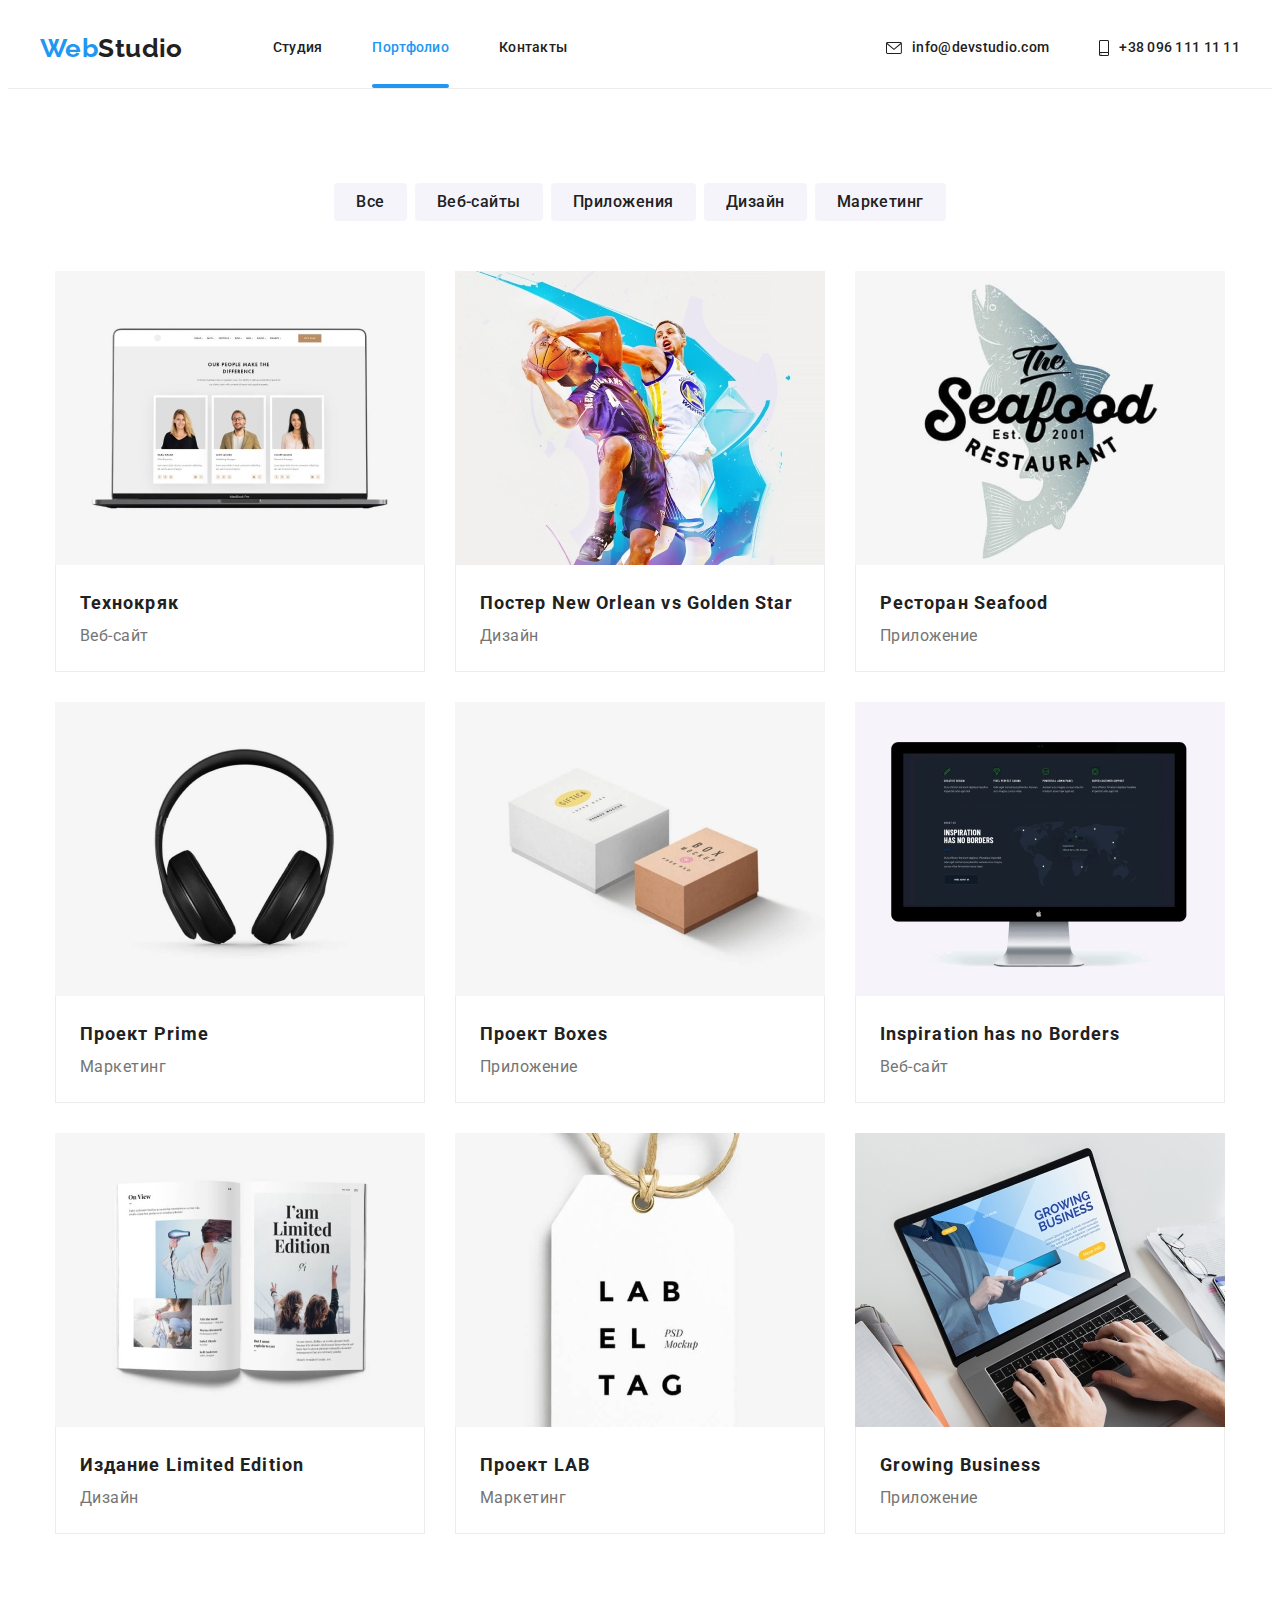
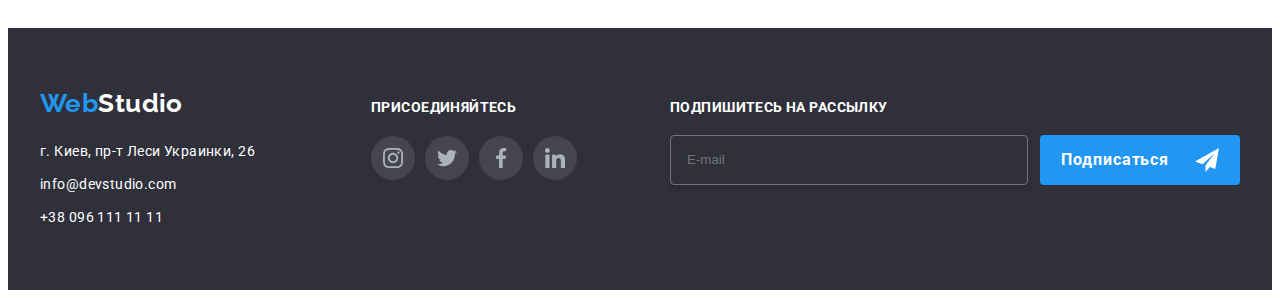
==== commit 0ac53ac2: "Amended" ====
--- a/portfolio.html
+++ b/portfolio.html
@@ -21,17 +21,17 @@
 	<header class="header">
 		<div class="container header__container">
 			<nav class="header__nav nav">
-				<a class="nav__logo" href="./index.html" lang="en"><span class="accent">Web</span>Studio</a>
-				<ul class="nav__list list">
-					<li class="nav__item"><a href="./index.html" class="nav__link link ">Студия</a></li>
-					<li class="nav__item"><a href="./portfolio.html" class="nav__link link current">Портфолио</a></li>
-					<li class="nav__item"><a href="" class="nav__link link">Контакты</a></li>
+				<a class="logo" href="./index.html" lang="en"><span class="logo__accent">Web</span>Studio</a>
+				<ul class="nav__list ">
+					<li class="nav__item"><a href="./index.html" class="nav__link  ">Студия</a></li>
+					<li class="nav__item"><a href="./portfolio.html" class="nav__link  nav__link--current">Портфолио</a></li>
+					<li class="nav__item"><a href="" class="nav__link ">Контакты</a></li>
 				</ul>
 			</nav>
-			<ul class="header__contact-list contact-list list">
+			<ul class="header__contact-list contact-list ">
 				<li class="contact-list__item">
 
-					<a href="mailto:info@devstudio.com" class="contact-list__link link">
+					<a href="mailto:info@devstudio.com" class="contact-list__link ">
 						<svg class="link__icon link__icon-contact link__icon-contact-envelope">
 							<use href="./img/SVG/symbol-defs.svg#icon-envelope"></use>
 						</svg>
@@ -40,7 +40,7 @@
 				</li>
 				<li class="contact-list__item">
 
-					<a href="tel:+380961111111" class="contact-list__link link">
+					<a href="tel:+380961111111" class="contact-list__link ">
 						<svg class="link__icon link__icon-contact link__icon-contact-smartphone">
 							<use href="./img/SVG/symbol-defs.svg#icon-smartphone"></use>
 						</svg>
@@ -51,168 +51,167 @@
 			</ul>
 		</div>
 	</header>
-	<main>
-		<section class="projects section ">
+	<main class="main">
+		<section class="section ">
 			<div class="container">
-				<h1 class="projects-title visually-hidden">Проекты</h1>
-				<ul class="filter-list list">
-
-					<li class="filter-list-item"><button type="button" class="filter-button">Все</button></li>
-					<li class="filter-list-item"><button type="button" class="filter-button">Веб-сайты</button></li>
-					<li class="filter-list-item"><button type="button" class="filter-button">Приложения</button></li>
-					<li class="filter-list-item"><button type="button" class="filter-button">Дизайн</button></li>
-					<li class="filter-list-item"><button type="button" class="filter-button">Маркетинг</button></li>
-				</ul>
-				<ul class="list projects-list">
-					<li class="projects-list-item">
-						<a href="#!" class="projects-link">
-							<div class="projects-list-item-overlay">
+				<h1 class="section__title visually-hidden">Проекты</h1>
+				<ul class="filter ">
+					<li class="filter__item"><button type="button" class="filter__button">Все</button></li>
+					<li class="filter__item"><button type="button" class="filter__button">Веб-сайты</button></li>
+					<li class="filter__item"><button type="button" class="filter__button">Приложения</button></li>
+					<li class="filter__item"><button type="button" class="filter__button">Дизайн</button></li>
+					<li class="filter__item"><button type="button" class="filter__button">Маркетинг</button></li>
+				</ul>
+				<ul class=" projects">
+					<li class="projects__item">
+						<a href="#!" class="projects__link">
+							<div class="projects__overlay">
 								<img src="./img/portfolio-img/img1-progressive.jpeg" alt="Веб-Сайт Технокряк" width="370"
 									height="294" />
-								<p class="projects-list-item-overlay-text">
-									Технокряк это современная площадка распространения коронавируса. Компании используют
-									эту платформу для цифрового
-									шпионажа и атак на защищённые сервера конкурентов.
-								</p>
-							</div>
-							<div class="projects-title-text-container">
-								<h2 class="projects-list-title">Технокряк</h2>
-								<p class="projects-list-text">Веб-сайт</p>
-							</div>
-						</a>
-					</li>
-					<li class="projects-list-item">
-						<a href="#!" class="projects-link">
-							<div class="projects-list-item-overlay">
+								<p class="projects__overlay-text">
+									Технокряк это современная площадка распространения коронавируса. Компании используют
+									эту платформу для цифрового
+									шпионажа и атак на защищённые сервера конкурентов.
+								</p>
+							</div>
+							<div class="projects__container">
+								<h2 class="projects__title">Технокряк</h2>
+								<p class="projects__text">Веб-сайт</p>
+							</div>
+						</a>
+					</li>
+					<li class="projects__item">
+						<a href="#!" class="projects__link">
+							<div class="projects__overlay">
 								<img src="./img/portfolio-img/img2-progressive.jpeg" alt="Пример дизайна постера" width="370"
 									height="294" />
-								<p class="projects-list-item-overlay-text">
-									Технокряк это современная площадка распространения коронавируса. Компании используют
-									эту платформу для цифрового
-									шпионажа и атак на защищённые сервера конкурентов.
-								</p>
-							</div>
-							<div class="projects-title-text-container">
-								<h2 class="projects-list-title">Постер New Orlean vs Golden Star</h2>
-								<p class="projects-list-text">Дизайн</p>
-							</div>
-						</a>
-					</li>
-					<li class="projects-list-item">
-						<a href="#!" class="projects-link">
-							<div class="projects-list-item-overlay">
+								<p class="projects__overlay-text">
+									Технокряк это современная площадка распространения коронавируса. Компании используют
+									эту платформу для цифрового
+									шпионажа и атак на защищённые сервера конкурентов.
+								</p>
+							</div>
+							<div class="projects__container">
+								<h2 class="projects__title">Постер New Orlean vs Golden Star</h2>
+								<p class="projects__text">Дизайн</p>
+							</div>
+						</a>
+					</li>
+					<li class="projects__item">
+						<a href="#!" class="projects__link">
+							<div class="projects__overlay">
 								<img src="./img/portfolio-img/img3-progressive.jpeg" alt="Приложения для ресторана" width="370"
 									height="294" />
-								<p class="projects-list-item-overlay-text">
-									Технокряк это современная площадка распространения коронавируса. Компании используют
-									эту платформу для цифрового
-									шпионажа и атак на защищённые сервера конкурентов.
-								</p>
-							</div>
-							<div class="projects-title-text-container">
-								<h2 class="projects-list-title">Ресторан Seafood</h2>
-								<p class="projects-list-text">Приложение</p>
-							</div>
-						</a>
-					</li>
-					<li class="projects-list-item">
-						<a href="#!" class="projects-link">
-							<div class="projects-list-item-overlay">
+								<p class="projects__overlay-text">
+									Технокряк это современная площадка распространения коронавируса. Компании используют
+									эту платформу для цифрового
+									шпионажа и атак на защищённые сервера конкурентов.
+								</p>
+							</div>
+							<div class="projects__container">
+								<h2 class="projects__title">Ресторан Seafood</h2>
+								<p class="projects__text">Приложение</p>
+							</div>
+						</a>
+					</li>
+					<li class="projects__item">
+						<a href="#!" class="projects__link">
+							<div class="projects__overlay">
 								<img src="./img/portfolio-img/img4-progressive.jpeg" alt="Маркетинговый проект Прайм" width="370"
 									height="294" />
-								<p class="projects-list-item-overlay-text">
-									Технокряк это современная площадка распространения коронавируса. Компании используют
-									эту платформу для цифрового
-									шпионажа и атак на защищённые сервера конкурентов.
-								</p>
-							</div>
-							<div class="projects-title-text-container">
-								<h2 class="projects-list-title">Проект Prime</h2>
-								<p class="projects-list-text">Маркетинг</p>
-							</div>
-						</a>
-					</li>
-					<li class="projects-list-item">
-						<a href="#!" class="projects-link">
-							<div class="projects-list-item-overlay">
+								<p class="projects__overlay-text">
+									Технокряк это современная площадка распространения коронавируса. Компании используют
+									эту платформу для цифрового
+									шпионажа и атак на защищённые сервера конкурентов.
+								</p>
+							</div>
+							<div class="projects__container">
+								<h2 class="projects__title">Проект Prime</h2>
+								<p class="projects__text">Маркетинг</p>
+							</div>
+						</a>
+					</li>
+					<li class="projects__item">
+						<a href="#!" class="projects__link">
+							<div class="projects__overlay">
 								<img src="./img/portfolio-img/img5-progressive.jpeg" alt="Приложение коробки" width="370"
 									height="294" />
-								<p class="projects-list-item-overlay-text">
-									Технокряк это современная площадка распространения коронавируса. Компании используют
-									эту платформу для цифрового
-									шпионажа и атак на защищённые сервера конкурентов.
-								</p>
-							</div>
-							<div class="projects-title-text-container">
-								<h2 class="projects-list-title">Проект Boxes</h2>
-								<p class="projects-list-text">Приложение</p>
-							</div>
-						</a>
-					</li>
-					<li class="projects-list-item">
-						<a href="#!" class="projects-link">
-							<div class="projects-list-item-overlay">
+								<p class="projects__overlay-text">
+									Технокряк это современная площадка распространения коронавируса. Компании используют
+									эту платформу для цифрового
+									шпионажа и атак на защищённые сервера конкурентов.
+								</p>
+							</div>
+							<div class="projects__container">
+								<h2 class="projects__title">Проект Boxes</h2>
+								<p class="projects__text">Приложение</p>
+							</div>
+						</a>
+					</li>
+					<li class="projects__item">
+						<a href="#!" class="projects__link">
+							<div class="projects__overlay">
 								<img src="./img/portfolio-img/img6-progressive.jpeg" lang="en"
 									alt=" Web-site Inspiration has no Borders" width="370" height="294" />
-								<p class="projects-list-item-overlay-text">
-									Технокряк это современная площадка распространения коронавируса. Компании используют
-									эту платформу для цифрового
-									шпионажа и атак на защищённые сервера конкурентов.
-								</p>
-							</div>
-							<div class="projects-title-text-container">
-								<h2 class="projects-list-title">Inspiration has no Borders</h2>
-								<p class="projects-list-text">Веб-сайт</p>
-							</div>
-						</a>
-					</li>
-					<li class="projects-list-item">
-						<a href="#!" class="projects-link">
-							<div class="projects-list-item-overlay">
+								<p class="projects__overlay-text">
+									Технокряк это современная площадка распространения коронавируса. Компании используют
+									эту платформу для цифрового
+									шпионажа и атак на защищённые сервера конкурентов.
+								</p>
+							</div>
+							<div class="projects__container">
+								<h2 class="projects__title">Inspiration has no Borders</h2>
+								<p class="projects__text">Веб-сайт</p>
+							</div>
+						</a>
+					</li>
+					<li class="projects__item">
+						<a href="#!" class="projects__link">
+							<div class="projects__overlay">
 								<img src="./img/portfolio-img/img7-progressive.jpeg" alt="Дизайн книги" width="370" height="294" />
-								<p class="projects-list-item-overlay-text">
-									Технокряк это современная площадка распространения коронавируса. Компании используют
-									эту платформу для цифрового
-									шпионажа и атак на защищённые сервера конкурентов.
-								</p>
-							</div>
-							<div class="projects-title-text-container">
-								<h2 class="projects-list-title">Издание Limited Edition</h2>
-								<p class="projects-list-text">Дизайн</p>
-							</div>
-						</a>
-					</li>
-					<li class="projects-list-item">
-						<a href="#!" class="projects-link">
-							<div class="projects-list-item-overlay">
+								<p class="projects__overlay-text">
+									Технокряк это современная площадка распространения коронавируса. Компании используют
+									эту платформу для цифрового
+									шпионажа и атак на защищённые сервера конкурентов.
+								</p>
+							</div>
+							<div class="projects__container">
+								<h2 class="projects__title">Издание Limited Edition</h2>
+								<p class="projects__text">Дизайн</p>
+							</div>
+						</a>
+					</li>
+					<li class="projects__item">
+						<a href="#!" class="projects__link">
+							<div class="projects__overlay">
 								<img src="./img/portfolio-img/img8-progressive.jpeg" alt="Маркетинговый проект" width="370"
 									height="294" />
-								<p class="projects-list-item-overlay-text">
-									Технокряк это современная площадка распространения коронавируса. Компании используют
-									эту платформу для цифрового
-									шпионажа и атак на защищённые сервера конкурентов.
-								</p>
-							</div>
-							<div class="projects-title-text-container">
-								<h2 class="projects-list-title">Проект LAB</h2>
-								<p class="projects-list-text">Маркетинг</p>
-							</div>
-						</a>
-					</li>
-					<li class="projects-list-item">
-						<a href="#!" class="projects-link">
-							<div class="projects-list-item-overlay">
+								<p class="projects__overlay-text">
+									Технокряк это современная площадка распространения коронавируса. Компании используют
+									эту платформу для цифрового
+									шпионажа и атак на защищённые сервера конкурентов.
+								</p>
+							</div>
+							<div class="projects__container">
+								<h2 class="projects__title">Проект LAB</h2>
+								<p class="projects__text">Маркетинг</p>
+							</div>
+						</a>
+					</li>
+					<li class="projects__item">
+						<a href="#!" class="projects__link">
+							<div class="projects__overlay">
 								<img src="./img/portfolio-img/img9-progressive.jpeg" alt="Growing Business app" width="370" height="294"
 									lang="en" />
-								<p class="projects-list-item-overlay-text">
-									Технокряк это современная площадка распространения коронавируса. Компании используют
-									эту платформу для цифрового
-									шпионажа и атак на защищённые сервера конкурентов.
-								</p>
-							</div>
-							<div class="projects-title-text-container">
-								<h2 class="projects-list-title">Growing Business</h2>
-								<p class="projects-list-text">Приложение</p>
+								<p class="projects__overlay-text">
+									Технокряк это современная площадка распространения коронавируса. Компании используют
+									эту платформу для цифрового
+									шпионажа и атак на защищённые сервера конкурентов.
+								</p>
+							</div>
+							<div class="projects__container">
+								<h2 class="projects__title">Growing Business</h2>
+								<p class="projects__text">Приложение</p>
 							</div>
 						</a>
 					</li>
@@ -221,51 +220,50 @@
 		</section>
 	</main>
 	<footer class="footer">
-		<div class="container footer-container">
-			<div class="footer_contacts">
-				<a class="footer-logo" href="./index.html" lang="en"><span class="accent">Web</span><span
-						class="footer-logo">Studio</span></a>
-				<address class="address">
-					<ul class="address-list list">
-						<li class="address-item">
-							<a href="https://goo.gl/maps/FFWDa3F11SiFwjZ78" target="_blank" rel="noopener nofollow"
-								class="link address-link address-link-white">г. Киев, пр-т Леси Украинки, 26</a>
+		<div class="container footer__container">
+			<div class="footer__contacts">
+				<a class="logo" href="./index.html" lang="en"><span class="logo__accent">Web</span>Studio</a>
+				<address class="footer__address address">
+					<ul class="address__list ">
+						<li class="address__item">
+							<a href="https://goo.gl/maps/FFWDa3F11SiFwjZ78" target="blank" rel="noopener nofollow"
+								class=" address__link address__link-white">г. Киев, пр-т Леси Украинки, 26</a>
 						</li>
-						<li class="address-item">
-							<a href="mailto:info@devstudio.com" class="link address-link">info@devstudio.com</a>
+						<li class="address__item">
+							<a href="mailto:info@devstudio.com" class=" address__link">info@devstudio.com</a>
 						</li>
-						<li class="address-item">
-							<a href="tel:+380961111111" class="link address-link">+38 096 111 11 11</a>
+						<li class="address__item">
+							<a href="tel:+380961111111" class=" address__link">+38 096 111 11 11</a>
 						</li>
 					</ul>
 				</address>
 			</div>
-			<div class="join">
-				<h2 class="join-title">Присоединяйтесь</h2>
-				<ul class="join-list">
-					<li class="join-list-item ">
-						<a href="#!" class="social-link">
+			<div class="footer__join join">
+				<h2 class="join__title">Присоединяйтесь</h2>
+				<ul class="join__list">
+					<li class="join__list-item ">
+						<a href="#!" class="social__link">
 							<svg class="icon icon-social-links" width=" 20" height="20">
 								<use href="./img/SVG/symbol-defs.svg#icon-instagram-1"></use>
 							</svg>
 						</a>
 					</li>
-					<li class="join-list-item ">
-						<a href="#!" class="social-link">
+					<li class="join__list-item ">
+						<a href="#!" class="social__link">
 							<svg class="icon icon-social-links" width=" 20" height="20">
 								<use href="./img/SVG/symbol-defs.svg#icon-twitter-1"></use>
 							</svg>
 						</a>
 					</li>
-					<li class="join-list-item ">
-						<a href="#!" class="social-link">
+					<li class="join__list-item ">
+						<a href="#!" class="social__link">
 							<svg class="icon icon-social-links" width=" 20" height="20">
 								<use href="./img/SVG/symbol-defs.svg#icon-facebook-1"></use>
 							</svg>
 						</a>
 					</li>
-					<li class="join-list-item ">
-						<a href="#!" class="social-link">
+					<li class="join__list-item ">
+						<a href="#!" class="social__link">
 							<svg class="icon icon-social-links" width=" 20" height="20">
 								<use href="./img/SVG/symbol-defs.svg#icon-linkedin-1"></use>
 							</svg>
@@ -273,13 +271,13 @@
 					</li>
 				</ul>
 			</div>
-			<div class="subscribe">
-				<h4 class="subscribe_text">Подпишитесь на рассылку</h4>
-				<form class="subscribe_form">
-					<label class="subscribe_label">
-						<input type="email" class="subscribe_input" name="email" placeholder="E-mail">
-						<button submit="" class="subscribe_button"><span>Подписаться</span>
-							<svg class="subscribe_button-icon" width=" 24" height="24">
+			<div class="footer__subscribe subscribe">
+				<h4 class="subscribe__text">Подпишитесь на рассылку</h4>
+				<form class="subscribe__form">
+					<label class="subscribe__label">
+						<input type="email" class="subscribe__input" name="email" placeholder="E-mail">
+						<button submit="" class="subscribe__button"><span>Подписаться</span>
+							<svg class="subscribe__button-icon" width=" 24" height="24">
 								<use href="./img/SVG/symbol-defs.svg#icon-icon-send"></use>
 							</svg>
 						</button>
--- a/css/main.min.css
+++ b/css/main.min.css
@@ -1,2 +1,2 @@
-:root{--primary-text-color: #757575;--secondary-text-color: #ffffff;--title-text-color: #212121;--primary-bg-color: #ffffff;--secondary-bg-color: #f5f4fa;--footer-bg-color: #2f303a;--accent-color: #2196f3}.visually-hidden{position:absolute;width:1px;height:1px;margin:-1px;border:0;padding:0;white-space:nowrap;clip-path:inset(100%);clip:rect(0 0 0 0);overflow:hidden}h1,h2,h3,h4,p{margin:0}ul{list-style:none;margin:0;padding:0}img{display:block;max-width:100%;height:auto}body{font-family:Roboto, sans-serif;font-size:14px;line-height:1.71;letter-spacing:0.03em;background-color:var(--primary-bg-color);color:var(--primary-text-color)}.wrapper{min-height:100%;overflow:hidden;display:flex;flex-direction:column}.section{padding-bottom:94px;padding-top:94px}.container{width:1200px;padding:0 15px;margin:0 auto;box-sizing:content-box}.backdrop{position:fixed;top:0;left:0;width:100%;height:100%;background-color:rgba(0,0,0,0.2);opacity:1;transition:opacity 250ms cubic-bezier(0.4, 0, 0.2, 1)}.backdrop.is-hidden{opacity:0;pointer-events:none}.backdrop.is-hidden .modal{transform:translate(-50%, -50%) scale(1.2)}.modal{position:absolute;left:50%;top:50%;width:528px;padding:40px;box-shadow:0px 1px 3px rgba(0,0,0,0.12),0px 1px 1px rgba(0,0,0,0.14),0px 2px 1px rgba(0,0,0,0.2);border-radius:4px;background-color:var(--primary-bg-color);transform:translate(-50%, -50%) scale(1);transition:transform 250ms cubic-bezier(0.4, 0, 0.2, 1)}.modal-button{position:absolute;top:8px;right:8px;padding:0;border:none;font-size:0;border-radius:50%;cursor:pointer;stroke:black;stroke-opacity:0.1;background-color:white;transition:background-color 250ms cubic-bezier(0.4, 0, 0.2, 1)}.modal-button:hover,.modal-button:focus{stroke:black;stroke-opacity:0.1;background-color:var(--accent-color);box-shadow:0px 1px 3px rgba(0,0,0,0.12),0px 1px 1px rgba(0,0,0,0.14),0px 2px 1px rgba(0,0,0,0.2)}.modal_title{font-size:20px;line-height:1.15;text-align:center;letter-spacing:0.03em;color:var(--title-text-color);margin-bottom:12px}.modal_item:not(:last-child){margin-bottom:10px}.modal_label{position:relative;display:flex;flex-direction:column}.modal_input{height:40px;border:1px solid rgba(33,33,33,0.2);border-radius:4px;padding:11px;padding-left:40px;outline:none}.modal_label:focus-within .modal_button-icon{fill:var(--accent-color)}.modal_input:focus{border-color:var(--accent-color)}.modal_button-icon{position:absolute;left:12px;bottom:11px}.modal_textarea{resize:none;outline:none;height:120px;border:1px solid rgba(33,33,33,0.2);border-radius:4px;padding:12px 16px}.modal_textarea:focus{border-color:var(--accent-color)}.modal_list{margin-bottom:20px}.modal_link{text-decoration:none;color:var(--accent-color);cursor:pointer;transition:color 250ms cubic-bezier(0.4, 0, 0.2, 1)}.modal_link:hover,.modal_link:focus{color:#188ce8;text-decoration:underline}.modal_label-checkbox{position:relative;display:flex;flex-direction:row-reverse;justify-content:center;align-items:center;margin-bottom:30px}.modal_checkbox{-moz-appearance:none;-webkit-appearance:none;appearance:none}.checkbox_span{margin-left:10px;font-family:'Roboto';font-style:normal;font-weight:400;font-size:14px;line-height:24px;letter-spacing:0.03em;color:#757575}.checkbox_icon{width:15px;height:15px;border:2px solid black;border-radius:2px}.modal_checkbox:checked+.checkbox_icon{border:transparent;background-color:var(--accent-color);background-image:url(../img/SVG/SVG/icon_check.svg)}.modal_submit-wrapper{display:flex;justify-content:center}.modal_submit{font-family:'Roboto';font-style:normal;font-weight:700;font-size:16px;line-height:1.89;letter-spacing:0.06em;width:200px;border:none;color:white;border-radius:4px;padding:10px;text-align:center;transition:background-color 250ms cubic-bezier(0.4, 0, 0.2, 1);background-color:var(--accent-color);cursor:pointer}.modal_submit:focus,.modal_submit:hover{background-color:#188ce8}.nav__logo{font-family:Raleway, sans-serif;font-weight:700;font-size:26px;line-height:1.19;text-decoration:none;color:var(--title-text-color)}.nav__item{position:relative}.current::after{position:absolute;bottom:0;content:'';display:block;height:4px;width:100%;border-radius:2px;background-color:var(--accent-color)}.accent{color:var(--accent-color)}.list{list-style:none}.link{text-decoration:none;color:var(--title-text-color)}.header{border-bottom:1px solid #ececec}.header__container{display:flex;justify-content:center}.header__nav,.nav__list,.header__contact-list{display:flex;align-items:center}.nav__list{margin-left:90px}.header__contact-list{margin-left:auto}.contact-list__item+.contact-list__item{margin-left:50px}.nav__item a{display:flex;padding-top:32px;padding-bottom:32px}.nav__item+.nav__item{margin-left:50px}.link__icon-contact{margin-right:10px;fill:currentColor}.link__icon-contact-envelope{width:16px;height:12px}.link__icon-contact-smartphone{width:10px;height:16px}.contact-list__item::before:hover{fill:#188ce8}.contact-list__link{display:flex;align-items:center}.nav__link.current{color:var(--accent-color)}.nav__link,.contact-list__link{font-weight:500;font-size:14px;line-height:1.14;letter-spacing:0.02em;color:var(--title-text-color);transition:color 250ms cubic-bezier(0.4, 0, 0.2, 1)}.nav__link:hover,.nav__link:focus,.contact-list__link:hover,.contact-list__link:focus{color:var(--accent-color)}.hero{display:flex;flex-direction:column;justify-content:center;align-items:center;text-align:center;background-image:linear-gradient(rgba(47,48,58,0.4), rgba(47,48,58,0.4)),url(../img/Hero/hero-bg.jpg);background-repeat:no-repeat;background-size:cover;background-position:center;max-width:1600px;height:600px;margin-left:auto;margin-right:auto;background-color:var(--footer-bg-color)}.hero-title{width:696px;margin-bottom:30px;font-weight:900;font-size:44px;line-height:1.36;text-align:center;letter-spacing:0.06em;text-transform:uppercase;color:var(--secondary-text-color)}.hero-button{display:flex;font-family:Roboto, sans-serif;font-weight:700;font-size:16px;line-height:1.87;letter-spacing:0.06em;transition:background-color 250ms cubic-bezier(0.4, 0, 0.2, 1);background-color:var(--accent-color);color:var(--secondary-text-color);border-radius:4px;padding:10px 32px;border:transparent;cursor:pointer}.hero-button:hover,.hero-button:focus{background-color:#188ce8}.advantages-list{display:flex}.advantages-item+.advantages-item{margin-left:30px}.advantages-item-title{margin-bottom:10px;font-weight:700;font-size:14px;line-height:1.14;letter-spacing:0.03em;text-transform:uppercase;color:var(--title-text-color)}.icon-advantages{width:70px;height:70px}.advantages-icon-container{margin-bottom:30px;padding:25px auto;display:flex;height:120px;background-color:#f5f4fa;border-radius:4px;justify-content:center;align-items:center}.ocupation{padding-top:0}.ocupation-title{font-weight:700;font-size:36px;line-height:1.16;text-align:center;letter-spacing:0.03em;color:var(--title-text-color)}.ocupation-item-title{position:relative}.ocupation-link-text{position:absolute;bottom:0;width:100%;display:flex;justify-content:center;align-items:center;height:76px;font-weight:700;font-size:14px;line-height:1.14;letter-spacing:0.03em;text-transform:uppercase;color:var(--secondary-text-color);background-color:rgba(47,48,58,0.8)}.ocupation-list{display:flex;margin-top:50px}.ocupation-item-title+.ocupation-item-title{margin-left:30px}.team{background-color:var(--secondary-bg-color)}.team-title{color:var(--title-text-color);font-weight:700;font-size:36px;line-height:1.16;text-align:center;letter-spacing:0.03em}.team-list{display:flex;margin-top:50px}.team-item{background-color:#fff;box-shadow:0px 1px 3px rgba(0,0,0,0.12),0px 1px 1px rgba(0,0,0,0.14),0px 2px 1px rgba(0,0,0,0.2);border-radius:0px 0px 4px 4px}.team-item-text-container{padding-top:30px;padding-bottom:30px}.team-item+.team-item{margin-left:30px}.team-item-title{color:var(--title-text-color);font-weight:500;font-size:16px;line-height:1.19;letter-spacing:0.03em;text-align:center}.team-item-text{margin-top:10px;font-size:16px;line-height:1.19;letter-spacing:0.03em;text-align:center}.social-links-list{display:flex;margin-top:16px;justify-content:center}.social-links-item+.social-links-item{margin-left:10px}.social-link{font-size:0;display:flex;justify-content:center;align-items:center;border-radius:50%;width:44px;height:44px;fill:#afb1b8;transition:fill 250ms cubic-bezier(0.4, 0, 0.2, 1),background-color 250ms cubic-bezier(0.4, 0, 0.2, 1)}.social-link:hover,.social-link:focus{background-color:var(--accent-color);fill:#ffffff}.clients-list{display:flex;margin-top:50px}.clients-list-item{align-items:center;justify-content:center}.clients-list-item+.clients-list-item{margin-left:30px}.clients-link{display:flex;justify-content:center;align-items:center;fill:#afb1b8;width:170px;height:92px;border:1px solid #afb1b8;border-radius:4px;transition:border 250ms cubic-bezier(0.4, 0, 0.2, 1),fill 250ms cubic-bezier(0.4, 0, 0.2, 1)}.clients-link:hover,.clients-link:focus{border:1px solid #2196f3;fill:var(--accent-color)}.clients-title{color:var(--title-text-color);font-weight:700;font-size:36px;line-height:1.16;text-align:center;letter-spacing:0.03em}.icon-clients{width:106px;height:60px}.footer{background-color:var(--footer-bg-color);padding:60px 0}.footer-logo{font-family:Raleway, sans-serif;font-weight:700;font-size:26px;line-height:1.19;text-decoration:none;color:var(--secondary-text-color)}.footer_contacts{flex-grow:1}.footer-container{display:flex;align-items:baseline}.join{margin-left:70px}.join-title{font-weight:700;font-size:14px;line-height:1.14;letter-spacing:0.03em;text-transform:uppercase;color:var(--secondary-text-color)}.join-list{display:flex;margin-top:20px}.join-list-item+.join-list-item{margin-left:10px}.join-list-item{font-size:0;display:flex;justify-content:center;align-items:center;border-radius:50%;width:44px;height:44px;background-color:rgba(255,255,255,0.1)}.address{margin-top:20px}.address-list{display:flex;flex-direction:column}.address-item+.address-item{margin-top:9px}.address a{font-style:normal}.address-link{color:rgba(255,255,255,0.6);transition:color 250ms cubic-bezier(0.4, 0, 0.2, 1)}.address-link:hover,.address-link:focus{color:var(--accent-color)}.address-link-white{color:var(--secondary-text-color)}.subscribe{margin-left:93px}.subscribe_text{line-height:16px;letter-spacing:0.03em;text-transform:uppercase;color:#ffffff;margin-bottom:20px}.subscribe_label{position:relative;display:flex;width:570px;height:50px;fill:#ffffff}.subscribe_input{border-radius:4px;background-color:transparent;padding:15px 16px;border:1px solid rgba(138,138,138,0.767);flex:1 0 auto;box-shadow:0px 4px 4px rgba(0,0,0,0.15);color:#ffffff;transition:border 250ms cubic-bezier(0.4, 0, 0.2, 1)}.subscribe_input:hover,.subscribe_input:focus{border:1px solid var(--accent-color)}.subscribe_button{display:flex;align-items:center;text-align:center;justify-content:space-evenly;font-family:'Roboto';font-style:normal;font-weight:700;font-size:16px;line-height:1.88;letter-spacing:0.06em;padding:10px;min-width:200px;border-radius:4px;border:none;margin-left:12px;color:#ffffff;background-color:var(--accent-color);transition:color 250ms cubic-bezier(0.4, 0, 0.2, 1)}.subscribe_button:hover,.subscribe_button:focus{background-color:#188ce8}.subscribe_button-icon{margin-left:15px}.filter-list-item+.filter-list-item{margin-left:8px}.filter-list{margin-bottom:50px;display:flex;justify-content:center}.filter-button{margin:0 auto;border-radius:4px;padding:6px 22px;border:transparent;background-color:var(--secondary-bg-color);color:var(--title-text-color);transition:background-color 250ms cubic-bezier(0.4, 0, 0.2, 1),color 250ms cubic-bezier(0.4, 0, 0.2, 1),box-shadow 250ms cubic-bezier(0.4, 0, 0.2, 1);font-family:Roboto, sans-serif;font-weight:500;font-size:16px;line-height:1.625;letter-spacing:0.03em;cursor:pointer}.filter-button:hover,.filter-button:focus{background-color:var(--accent-color);color:var(--secondary-text-color);box-shadow:0px 3px 1px rgba(0,0,0,0.1),0px 1px 2px rgba(0,0,0,0.08),0px 2px 2px rgba(0,0,0,0.12)}.projects-list{display:flex;flex-wrap:wrap;margin-top:-15px;margin-right:-15px;margin-bottom:-15px;margin-left:-15px}.projects-list-item{margin:15px}.projects-title-text-container{padding:20px 24px;border-bottom:1px solid #ececec;border-left:1px solid #ececec;border-right:1px solid #ececec}.projects-list-title{color:var(--title-text-color);font-weight:700;font-size:18px;line-height:2;letter-spacing:0.06em}.projects-list-text{color:var(--primary-text-color);font-size:16px;line-height:1.875;letter-spacing:0.03em}.projects-link{text-decoration:none;display:block;transition:box-shadow 250ms cubic-bezier(0.4, 0, 0.2, 1)}.projects-link:hover,.projects-link:focus{box-shadow:0px 1px 1px rgba(0,0,0,0.12),0px 4px 4px rgba(0,0,0,0.06),1px 4px 6px rgba(0,0,0,0.16)}.projects-list-item-overlay{position:relative;overflow:hidden}.projects-list-item-overlay-text{position:absolute;bottom:0;transform:translateY(101%);display:block;width:100%;height:100%;padding:63px 24px;text-align:center;font-size:18px;line-height:1.56;letter-spacing:0.03em;color:#ffffff;background-color:rgba(33,150,243,0.9);transition:transform 250ms cubic-bezier(0.4, 0, 0.2, 1)}.projects-link:hover .projects-list-item-overlay-text,.projects-link:focus .projects-list-item-overlay-text{transform:translateY(0)}
+:root{--primary-text-color: #757575;--secondary-text-color: #ffffff;--title-text-color: #212121;--primary-bg-color: #ffffff;--secondary-bg-color: #f5f4fa;--footer-bg-color: #2f303a;--accent-color: #2196f3}.visually-hidden{position:absolute;width:1px;height:1px;margin:-1px;border:0;padding:0;white-space:nowrap;clip-path:inset(100%);clip:rect(0 0 0 0);overflow:hidden}h1,h2,h3,h4,p{margin:0}a{text-decoration:none}ul{list-style:none;margin:0;padding:0}img{display:block;max-width:100%;height:auto}body{font-family:Roboto, sans-serif;font-size:14px;line-height:1.71;letter-spacing:0.03em;background-color:var(--primary-bg-color);color:var(--primary-text-color)}.wrapper{min-height:100%;overflow:hidden;display:flex;flex-direction:column}.section{padding-bottom:94px;padding-top:94px}.container{width:1200px;padding:0 15px;margin:0 auto;box-sizing:content-box}.backdrop{position:fixed;top:0;left:0;width:100%;height:100%;background-color:rgba(0,0,0,0.2);opacity:1;transition:opacity 250ms cubic-bezier(0.4, 0, 0.2, 1)}.backdrop.is-hidden{opacity:0;pointer-events:none}.backdrop.is-hidden .modal{transform:translate(-50%, -50%) scale(1.2)}.modal{position:absolute;left:50%;top:50%;width:528px;padding:40px;box-shadow:0px 1px 3px rgba(0,0,0,0.12),0px 1px 1px rgba(0,0,0,0.14),0px 2px 1px rgba(0,0,0,0.2);border-radius:4px;background-color:var(--primary-bg-color);transform:translate(-50%, -50%) scale(1);transition:transform 250ms cubic-bezier(0.4, 0, 0.2, 1)}.modal__button{position:absolute;top:8px;right:8px;padding:0;border:none;font-size:0;border-radius:50%;cursor:pointer;stroke:black;stroke-opacity:0.1;background-color:white;transition:background-color 250ms cubic-bezier(0.4, 0, 0.2, 1)}.modal__button:hover,.modal__button:focus{background-color:var(--accent-color);box-shadow:0px 1px 3px rgba(0,0,0,0.12),0px 1px 1px rgba(0,0,0,0.14),0px 2px 1px rgba(0,0,0,0.2)}.modal__title{font-size:20px;line-height:1.15;text-align:center;letter-spacing:0.03em;color:var(--title-text-color);margin-bottom:12px}.modal__item:not(:last-child){margin-bottom:10px}.modal__label{position:relative;display:flex;flex-direction:column}.modal__label:focus-within .modal__button-icon{fill:var(--accent-color)}.modal__input{height:40px;border:1px solid rgba(33,33,33,0.2);border-radius:4px;padding:11px;padding-left:40px;outline:none;transition:border-color 250ms cubic-bezier(0.4, 0, 0.2, 1)}.modal__input:hover,.modal__input:focus{border-color:var(--accent-color)}.modal__button-icon{position:absolute;left:12px;bottom:11px}.modal__textarea{resize:none;outline:none;height:120px;border:1px solid rgba(33,33,33,0.2);border-radius:4px;padding:12px 16px;transition:border-color 250ms cubic-bezier(0.4, 0, 0.2, 1)}.modal__textarea:hover,.modal__textarea:focus{border-color:var(--accent-color)}.modal__list{margin-bottom:20px}.modal__link{text-decoration:none;color:var(--accent-color);cursor:pointer;transition:color 250ms cubic-bezier(0.4, 0, 0.2, 1)}.modal__link:hover,.modal__link:focus{color:#188ce8;text-decoration:underline}.modal__label-checkbox{position:relative;display:flex;flex-direction:row-reverse;justify-content:center;align-items:center;margin-bottom:30px}.modal__checkbox{-moz-appearance:none;-webkit-appearance:none;appearance:none}.modal__checkbox:checked+.checkbox_icon{border:transparent;background-color:var(--accent-color);background-image:url(../img/SVG/SVG/icon_check.svg)}.checkbox_span{margin-left:10px;font-family:'Roboto';font-style:normal;font-weight:400;font-size:14px;line-height:24px;letter-spacing:0.03em;color:#757575}.checkbox_icon{width:15px;height:15px;border:2px solid black;border-radius:2px}.modal__submit-wrapper{display:flex;justify-content:center}.modal__submit{font-family:'Roboto';font-style:normal;font-weight:700;font-size:16px;line-height:1.89;letter-spacing:0.06em;width:200px;border:none;color:white;border-radius:4px;padding:10px;text-align:center;transition:background-color 250ms cubic-bezier(0.4, 0, 0.2, 1);background-color:var(--accent-color);cursor:pointer}.modal__submit:hover,.modal__submit:focus{background-color:#188ce8}.social__link{font-size:0;display:flex;justify-content:center;align-items:center;border-radius:50%;width:44px;height:44px;fill:#afb1b8;transition:fill 250ms cubic-bezier(0.4, 0, 0.2, 1),background-color 250ms cubic-bezier(0.4, 0, 0.2, 1)}.social__link:hover,.social__link:focus{background-color:var(--accent-color);fill:#ffffff}.logo{font-family:Raleway, sans-serif;font-weight:700;font-size:26px;line-height:1.19;text-decoration:none}.logo__accent{color:var(--accent-color)}.section__title{font-weight:700;font-size:36px;line-height:1.16;text-align:center;letter-spacing:0.03em;color:var(--title-text-color)}.header__nav a{color:var(--title-text-color)}.nav__item{position:relative}.nav__link--current::after{position:absolute;bottom:0;content:'';display:block;height:4px;width:100%;border-radius:2px;background-color:var(--accent-color)}.list{list-style:none}.link{text-decoration:none;color:var(--title-text-color)}.header{border-bottom:1px solid #ececec}.header__container{display:flex;justify-content:center}.header__nav,.nav__list,.header__contact-list{display:flex;align-items:center}.nav__list{margin-left:90px}.header__contact-list{margin-left:auto}.contact-list__item+.contact-list__item{margin-left:50px}.nav__item a{display:flex;padding-top:32px;padding-bottom:32px}.nav__item+.nav__item{margin-left:50px}.link__icon-contact{margin-right:10px;fill:currentColor}.link__icon-contact-envelope{width:16px;height:12px}.link__icon-contact-smartphone{width:10px;height:16px}.contact-list__item::before:hover{fill:#188ce8}.contact-list__link{display:flex;align-items:center}.nav__link.nav__link--current{color:var(--accent-color)}.nav__link,.contact-list__link{font-weight:500;font-size:14px;line-height:1.14;letter-spacing:0.02em;color:var(--title-text-color);transition:color 250ms cubic-bezier(0.4, 0, 0.2, 1)}.nav__link:hover,.nav__link:focus,.contact-list__link:hover,.contact-list__link:focus{color:var(--accent-color)}.hero{display:flex;flex-direction:column;justify-content:center;align-items:center;text-align:center;background-image:linear-gradient(rgba(47,48,58,0.4), rgba(47,48,58,0.4)),url(../img/Hero/hero-bg.jpg);background-repeat:no-repeat;background-size:cover;background-position:center;max-width:1600px;height:600px;margin-left:auto;margin-right:auto;background-color:var(--footer-bg-color)}.hero__title{width:696px;margin-bottom:30px;font-weight:900;font-size:44px;line-height:1.36;text-align:center;letter-spacing:0.06em;text-transform:uppercase;color:var(--secondary-text-color)}.hero__button{display:flex;font-family:Roboto, sans-serif;font-weight:700;font-size:16px;line-height:1.87;letter-spacing:0.06em;transition:background-color 250ms cubic-bezier(0.4, 0, 0.2, 1);background-color:var(--accent-color);color:var(--secondary-text-color);border-radius:4px;padding:10px 32px;border:transparent;cursor:pointer}.hero__button:hover,.hero__button:focus{background-color:#188ce8}.advantages{display:flex}.advantages__item+.advantages__item{margin-left:30px}.advantages__title{margin-bottom:10px;font-weight:700;font-size:14px;line-height:1.14;letter-spacing:0.03em;text-transform:uppercase;color:var(--title-text-color)}.advantages__icon{display:inline-flex;justify-content:center;align-items:center;width:70px;height:70px}.advantages__icon-container{margin-bottom:30px;display:flex;height:120px;background-color:#f5f4fa;border-radius:4px;justify-content:center;align-items:center}.section--no-padding-top{padding-top:0}.ocupation{display:flex;justify-content:center;margin-top:50px}.ocupation__item{position:relative}.ocupation__item+.ocupation__item{margin-left:30px}.ocupation__text{position:absolute;bottom:0;width:100%;display:flex;justify-content:center;align-items:center;height:76px;font-weight:700;font-size:14px;line-height:1.14;letter-spacing:0.03em;text-transform:uppercase;color:var(--secondary-text-color);background-color:rgba(47,48,58,0.8)}.section--other-background-color{background-color:var(--secondary-bg-color)}.team{display:flex;margin-top:50px;justify-content:center}.team__item{background-color:#fff;box-shadow:0px 1px 3px rgba(0,0,0,0.12),0px 1px 1px rgba(0,0,0,0.14),0px 2px 1px rgba(0,0,0,0.2);border-radius:0px 0px 4px 4px}.team__item+.team__item{margin-left:30px}.team__container{padding-top:30px;padding-bottom:30px}.team__title{color:var(--title-text-color);font-weight:500;font-size:16px;line-height:1.19;letter-spacing:0.03em;text-align:center}.team__text{margin-top:10px;font-size:16px;line-height:1.19;letter-spacing:0.03em;text-align:center}.social{display:flex;margin-top:16px;justify-content:center}.social__item+.social__item{margin-left:10px}.clients{display:flex;margin-top:50px;justify-content:center}.clients__item{align-items:center;justify-content:center}.clients__item+.clients__item{margin-left:30px}.clients__link{display:flex;justify-content:center;align-items:center;fill:#afb1b8;width:170px;height:92px;border:1px solid #afb1b8;border-radius:4px;transition:border 250ms cubic-bezier(0.4, 0, 0.2, 1),fill 250ms cubic-bezier(0.4, 0, 0.2, 1)}.clients__link:hover,.clients__link:focus{border:1px solid #2196f3;fill:var(--accent-color)}.clients__icon{width:106px;height:60px}.footer{background-color:var(--footer-bg-color);padding:60px 0}.footer__contacts a{color:var(--secondary-text-color)}.footer__contacts{flex-grow:1}.footer__container{display:flex;align-items:baseline}.footer__address{margin-top:20px}.address__list{display:flex;flex-direction:column}.address__item+.address__item{margin-top:9px}.footer__address a{font-style:normal}.address__link{color:rgba(255,255,255,0.6);transition:color 250ms cubic-bezier(0.4, 0, 0.2, 1)}.address__link:hover,.address__link:focus{color:var(--accent-color)}.address__link-white{color:var(--secondary-text-color)}.footer__join{margin-left:70px}.join__title{font-weight:700;font-size:14px;line-height:1.14;letter-spacing:0.03em;text-transform:uppercase;color:var(--secondary-text-color)}.join__list{display:flex;margin-top:20px}.join__list-item{font-size:0;display:flex;justify-content:center;align-items:center;border-radius:50%;width:44px;height:44px;background-color:rgba(255,255,255,0.1)}.join__list-item+.join__list-item{margin-left:10px}.footer__subscribe{margin-left:93px}.subscribe__text{line-height:16px;letter-spacing:0.03em;text-transform:uppercase;color:#ffffff;margin-bottom:20px}.subscribe__label{position:relative;display:flex;width:570px;height:50px;fill:#ffffff}.subscribe__input{border-radius:4px;background-color:transparent;padding:15px 16px;border:1px solid rgba(138,138,138,0.767);flex:1 0 auto;box-shadow:0px 4px 4px rgba(0,0,0,0.15);color:#ffffff;transition:border 250ms cubic-bezier(0.4, 0, 0.2, 1)}.subscribe__input:hover,.subscribe__input:focus{border:1px solid var(--accent-color)}.subscribe__button{display:flex;align-items:center;text-align:center;justify-content:space-evenly;font-family:'Roboto';font-style:normal;font-weight:700;font-size:16px;line-height:1.88;letter-spacing:0.06em;padding:10px;min-width:200px;border-radius:4px;border:none;margin-left:12px;color:#ffffff;background-color:var(--accent-color);transition:color 250ms cubic-bezier(0.4, 0, 0.2, 1)}.subscribe__button:hover,.subscribe__button:focus{background-color:#188ce8}.subscribe__button-icon{margin-left:15px}.filter{margin-bottom:50px;display:flex;justify-content:center}.filter__item+.filter__item{margin-left:8px}.filter__button{margin:0 auto;border-radius:4px;padding:6px 22px;border:transparent;background-color:var(--secondary-bg-color);color:var(--title-text-color);transition:background-color 250ms cubic-bezier(0.4, 0, 0.2, 1),color 250ms cubic-bezier(0.4, 0, 0.2, 1),box-shadow 250ms cubic-bezier(0.4, 0, 0.2, 1);font-family:Roboto, sans-serif;font-weight:500;font-size:16px;line-height:1.625;letter-spacing:0.03em;cursor:pointer}.filter__button:hover,.filter__button:focus{background-color:var(--accent-color);color:var(--secondary-text-color);box-shadow:0px 3px 1px rgba(0,0,0,0.1),0px 1px 2px rgba(0,0,0,0.08),0px 2px 2px rgba(0,0,0,0.12)}.projects{display:flex;flex-wrap:wrap;justify-content:center;margin:-15px}.projects__item{margin:15px}.projects__container{padding:20px 24px;border-bottom:1px solid #ececec;border-left:1px solid #ececec;border-right:1px solid #ececec}.projects__title{color:var(--title-text-color);font-weight:700;font-size:18px;line-height:2;letter-spacing:0.06em}.projects__text{color:var(--primary-text-color);font-size:16px;line-height:1.875;letter-spacing:0.03em}.projects__link{text-decoration:none;display:block;transition:box-shadow 250ms cubic-bezier(0.4, 0, 0.2, 1)}.projects__link:hover,.projects__link:focus{box-shadow:0px 1px 1px rgba(0,0,0,0.12),0px 4px 4px rgba(0,0,0,0.06),1px 4px 6px rgba(0,0,0,0.16)}.projects__overlay{position:relative;overflow:hidden}.projects__overlay-text{position:absolute;bottom:0;transform:translateY(101%);display:block;width:100%;height:100%;padding:63px 24px;text-align:center;font-size:18px;line-height:1.56;letter-spacing:0.03em;color:#ffffff;background-color:rgba(33,150,243,0.9);transition:transform 250ms cubic-bezier(0.4, 0, 0.2, 1)}.projects__link:hover .projects__overlay-text,.projects__link:focus .projects__overlay-text{transform:translateY(0)}
 /*# sourceMappingURL=main.min.css.map */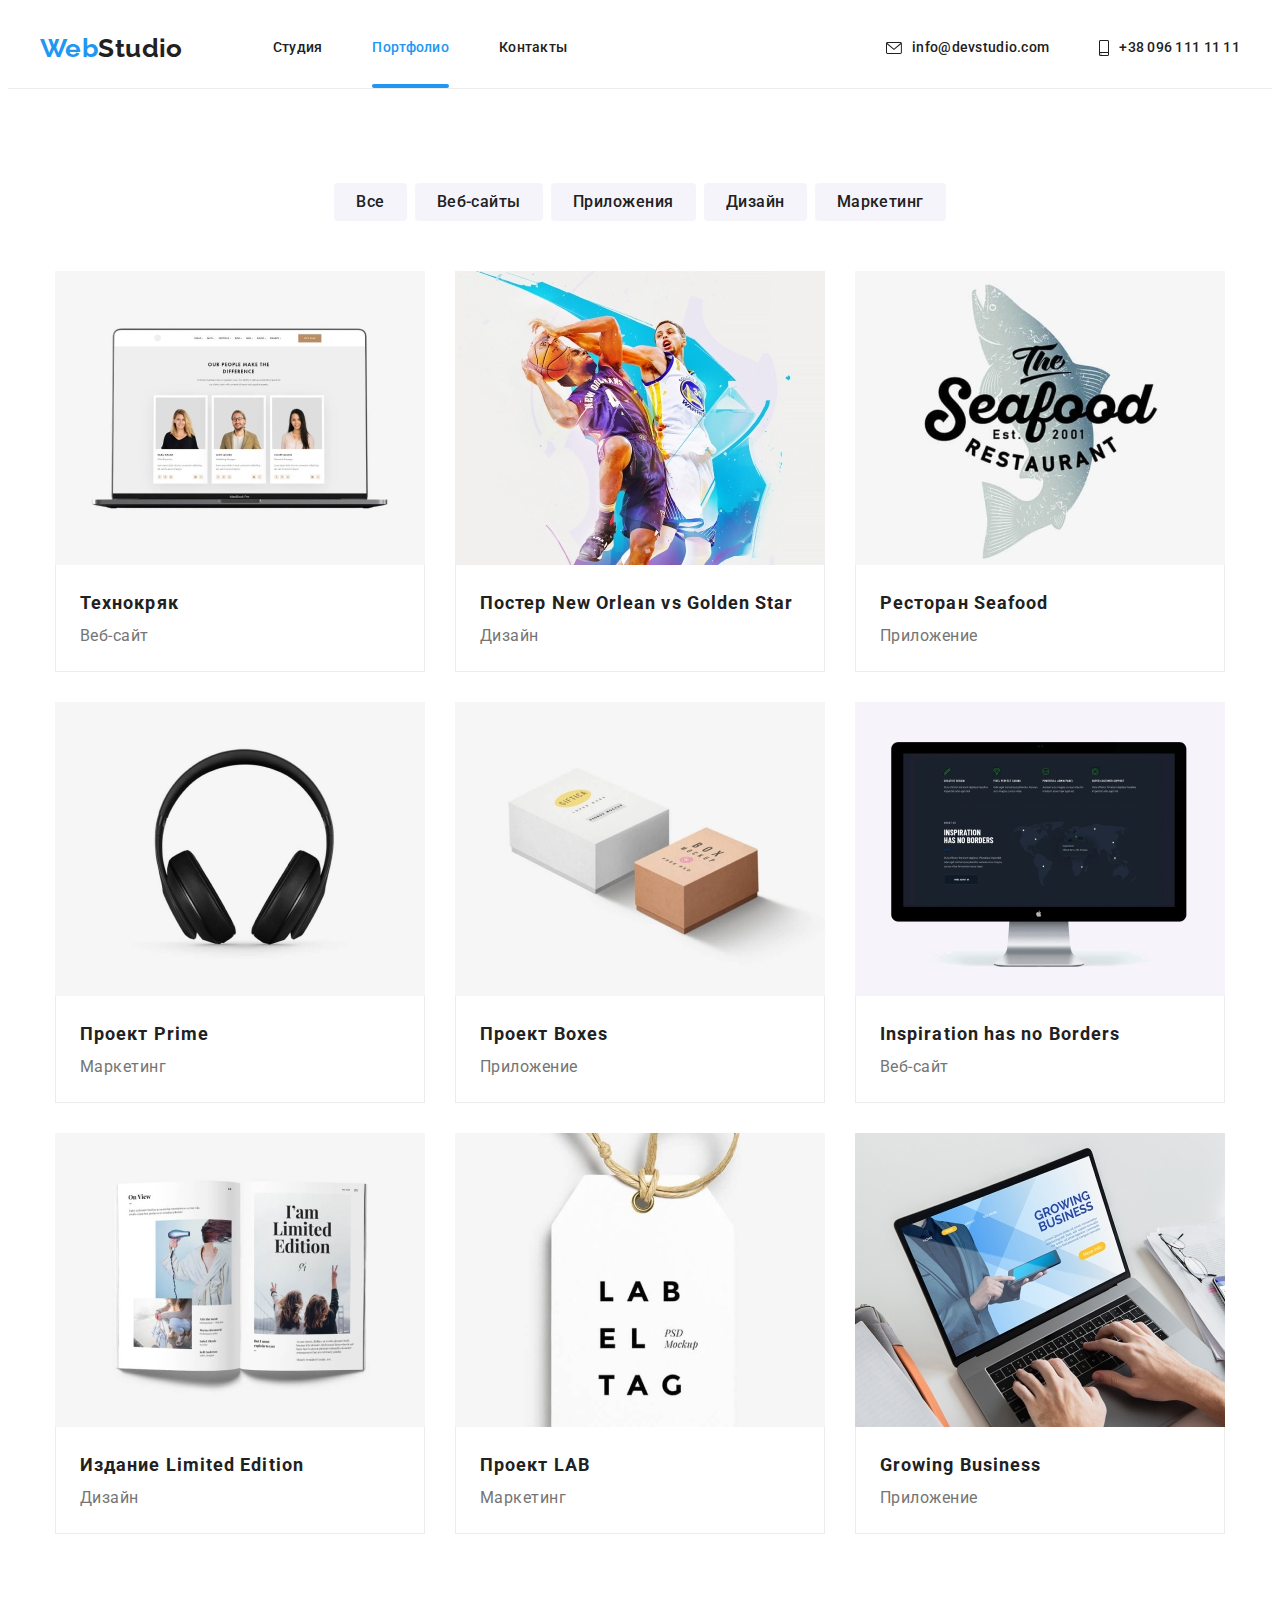
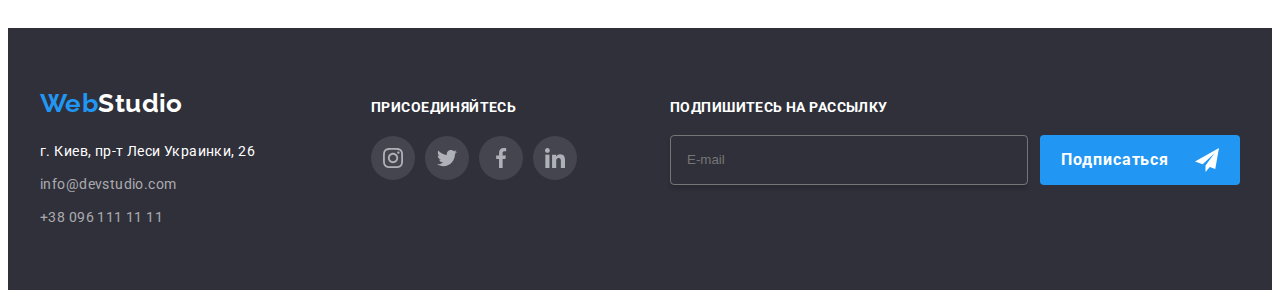
==== commit c123684a: "Amended" ====
--- a/portfolio.html
+++ b/portfolio.html
@@ -227,7 +227,7 @@
 					<ul class="address__list ">
 						<li class="address__item">
 							<a href="https://goo.gl/maps/FFWDa3F11SiFwjZ78" target="blank" rel="noopener nofollow"
-								class=" address__link address__link-white">г. Киев, пр-т Леси Украинки, 26</a>
+								class=" address__link address__link--white">г. Киев, пр-т Леси Украинки, 26</a>
 						</li>
 						<li class="address__item">
 							<a href="mailto:info@devstudio.com" class=" address__link">info@devstudio.com</a>
--- a/css/main.min.css
+++ b/css/main.min.css
@@ -1,2 +1,2 @@
-:root{--primary-text-color: #757575;--secondary-text-color: #ffffff;--title-text-color: #212121;--primary-bg-color: #ffffff;--secondary-bg-color: #f5f4fa;--footer-bg-color: #2f303a;--accent-color: #2196f3}.visually-hidden{position:absolute;width:1px;height:1px;margin:-1px;border:0;padding:0;white-space:nowrap;clip-path:inset(100%);clip:rect(0 0 0 0);overflow:hidden}h1,h2,h3,h4,p{margin:0}a{text-decoration:none}ul{list-style:none;margin:0;padding:0}img{display:block;max-width:100%;height:auto}body{font-family:Roboto, sans-serif;font-size:14px;line-height:1.71;letter-spacing:0.03em;background-color:var(--primary-bg-color);color:var(--primary-text-color)}.wrapper{min-height:100%;overflow:hidden;display:flex;flex-direction:column}.section{padding-bottom:94px;padding-top:94px}.container{width:1200px;padding:0 15px;margin:0 auto;box-sizing:content-box}.backdrop{position:fixed;top:0;left:0;width:100%;height:100%;background-color:rgba(0,0,0,0.2);opacity:1;transition:opacity 250ms cubic-bezier(0.4, 0, 0.2, 1)}.backdrop.is-hidden{opacity:0;pointer-events:none}.backdrop.is-hidden .modal{transform:translate(-50%, -50%) scale(1.2)}.modal{position:absolute;left:50%;top:50%;width:528px;padding:40px;box-shadow:0px 1px 3px rgba(0,0,0,0.12),0px 1px 1px rgba(0,0,0,0.14),0px 2px 1px rgba(0,0,0,0.2);border-radius:4px;background-color:var(--primary-bg-color);transform:translate(-50%, -50%) scale(1);transition:transform 250ms cubic-bezier(0.4, 0, 0.2, 1)}.modal__button{position:absolute;top:8px;right:8px;padding:0;border:none;font-size:0;border-radius:50%;cursor:pointer;stroke:black;stroke-opacity:0.1;background-color:white;transition:background-color 250ms cubic-bezier(0.4, 0, 0.2, 1)}.modal__button:hover,.modal__button:focus{background-color:var(--accent-color);box-shadow:0px 1px 3px rgba(0,0,0,0.12),0px 1px 1px rgba(0,0,0,0.14),0px 2px 1px rgba(0,0,0,0.2)}.modal__title{font-size:20px;line-height:1.15;text-align:center;letter-spacing:0.03em;color:var(--title-text-color);margin-bottom:12px}.modal__item:not(:last-child){margin-bottom:10px}.modal__label{position:relative;display:flex;flex-direction:column}.modal__label:focus-within .modal__button-icon{fill:var(--accent-color)}.modal__input{height:40px;border:1px solid rgba(33,33,33,0.2);border-radius:4px;padding:11px;padding-left:40px;outline:none;transition:border-color 250ms cubic-bezier(0.4, 0, 0.2, 1)}.modal__input:hover,.modal__input:focus{border-color:var(--accent-color)}.modal__button-icon{position:absolute;left:12px;bottom:11px}.modal__textarea{resize:none;outline:none;height:120px;border:1px solid rgba(33,33,33,0.2);border-radius:4px;padding:12px 16px;transition:border-color 250ms cubic-bezier(0.4, 0, 0.2, 1)}.modal__textarea:hover,.modal__textarea:focus{border-color:var(--accent-color)}.modal__list{margin-bottom:20px}.modal__link{text-decoration:none;color:var(--accent-color);cursor:pointer;transition:color 250ms cubic-bezier(0.4, 0, 0.2, 1)}.modal__link:hover,.modal__link:focus{color:#188ce8;text-decoration:underline}.modal__label-checkbox{position:relative;display:flex;flex-direction:row-reverse;justify-content:center;align-items:center;margin-bottom:30px}.modal__checkbox{-moz-appearance:none;-webkit-appearance:none;appearance:none}.modal__checkbox:checked+.checkbox_icon{border:transparent;background-color:var(--accent-color);background-image:url(../img/SVG/SVG/icon_check.svg)}.checkbox_span{margin-left:10px;font-family:'Roboto';font-style:normal;font-weight:400;font-size:14px;line-height:24px;letter-spacing:0.03em;color:#757575}.checkbox_icon{width:15px;height:15px;border:2px solid black;border-radius:2px}.modal__submit-wrapper{display:flex;justify-content:center}.modal__submit{font-family:'Roboto';font-style:normal;font-weight:700;font-size:16px;line-height:1.89;letter-spacing:0.06em;width:200px;border:none;color:white;border-radius:4px;padding:10px;text-align:center;transition:background-color 250ms cubic-bezier(0.4, 0, 0.2, 1);background-color:var(--accent-color);cursor:pointer}.modal__submit:hover,.modal__submit:focus{background-color:#188ce8}.social__link{font-size:0;display:flex;justify-content:center;align-items:center;border-radius:50%;width:44px;height:44px;fill:#afb1b8;transition:fill 250ms cubic-bezier(0.4, 0, 0.2, 1),background-color 250ms cubic-bezier(0.4, 0, 0.2, 1)}.social__link:hover,.social__link:focus{background-color:var(--accent-color);fill:#ffffff}.logo{font-family:Raleway, sans-serif;font-weight:700;font-size:26px;line-height:1.19;text-decoration:none}.logo__accent{color:var(--accent-color)}.section__title{font-weight:700;font-size:36px;line-height:1.16;text-align:center;letter-spacing:0.03em;color:var(--title-text-color)}.header__nav a{color:var(--title-text-color)}.nav__item{position:relative}.nav__link--current::after{position:absolute;bottom:0;content:'';display:block;height:4px;width:100%;border-radius:2px;background-color:var(--accent-color)}.list{list-style:none}.link{text-decoration:none;color:var(--title-text-color)}.header{border-bottom:1px solid #ececec}.header__container{display:flex;justify-content:center}.header__nav,.nav__list,.header__contact-list{display:flex;align-items:center}.nav__list{margin-left:90px}.header__contact-list{margin-left:auto}.contact-list__item+.contact-list__item{margin-left:50px}.nav__item a{display:flex;padding-top:32px;padding-bottom:32px}.nav__item+.nav__item{margin-left:50px}.link__icon-contact{margin-right:10px;fill:currentColor}.link__icon-contact-envelope{width:16px;height:12px}.link__icon-contact-smartphone{width:10px;height:16px}.contact-list__item::before:hover{fill:#188ce8}.contact-list__link{display:flex;align-items:center}.nav__link.nav__link--current{color:var(--accent-color)}.nav__link,.contact-list__link{font-weight:500;font-size:14px;line-height:1.14;letter-spacing:0.02em;color:var(--title-text-color);transition:color 250ms cubic-bezier(0.4, 0, 0.2, 1)}.nav__link:hover,.nav__link:focus,.contact-list__link:hover,.contact-list__link:focus{color:var(--accent-color)}.hero{display:flex;flex-direction:column;justify-content:center;align-items:center;text-align:center;background-image:linear-gradient(rgba(47,48,58,0.4), rgba(47,48,58,0.4)),url(../img/Hero/hero-bg.jpg);background-repeat:no-repeat;background-size:cover;background-position:center;max-width:1600px;height:600px;margin-left:auto;margin-right:auto;background-color:var(--footer-bg-color)}.hero__title{width:696px;margin-bottom:30px;font-weight:900;font-size:44px;line-height:1.36;text-align:center;letter-spacing:0.06em;text-transform:uppercase;color:var(--secondary-text-color)}.hero__button{display:flex;font-family:Roboto, sans-serif;font-weight:700;font-size:16px;line-height:1.87;letter-spacing:0.06em;transition:background-color 250ms cubic-bezier(0.4, 0, 0.2, 1);background-color:var(--accent-color);color:var(--secondary-text-color);border-radius:4px;padding:10px 32px;border:transparent;cursor:pointer}.hero__button:hover,.hero__button:focus{background-color:#188ce8}.advantages{display:flex}.advantages__item+.advantages__item{margin-left:30px}.advantages__title{margin-bottom:10px;font-weight:700;font-size:14px;line-height:1.14;letter-spacing:0.03em;text-transform:uppercase;color:var(--title-text-color)}.advantages__icon{display:inline-flex;justify-content:center;align-items:center;width:70px;height:70px}.advantages__icon-container{margin-bottom:30px;display:flex;height:120px;background-color:#f5f4fa;border-radius:4px;justify-content:center;align-items:center}.section--no-padding-top{padding-top:0}.ocupation{display:flex;justify-content:center;margin-top:50px}.ocupation__item{position:relative}.ocupation__item+.ocupation__item{margin-left:30px}.ocupation__text{position:absolute;bottom:0;width:100%;display:flex;justify-content:center;align-items:center;height:76px;font-weight:700;font-size:14px;line-height:1.14;letter-spacing:0.03em;text-transform:uppercase;color:var(--secondary-text-color);background-color:rgba(47,48,58,0.8)}.section--other-background-color{background-color:var(--secondary-bg-color)}.team{display:flex;margin-top:50px;justify-content:center}.team__item{background-color:#fff;box-shadow:0px 1px 3px rgba(0,0,0,0.12),0px 1px 1px rgba(0,0,0,0.14),0px 2px 1px rgba(0,0,0,0.2);border-radius:0px 0px 4px 4px}.team__item+.team__item{margin-left:30px}.team__container{padding-top:30px;padding-bottom:30px}.team__title{color:var(--title-text-color);font-weight:500;font-size:16px;line-height:1.19;letter-spacing:0.03em;text-align:center}.team__text{margin-top:10px;font-size:16px;line-height:1.19;letter-spacing:0.03em;text-align:center}.social{display:flex;margin-top:16px;justify-content:center}.social__item+.social__item{margin-left:10px}.clients{display:flex;margin-top:50px;justify-content:center}.clients__item{align-items:center;justify-content:center}.clients__item+.clients__item{margin-left:30px}.clients__link{display:flex;justify-content:center;align-items:center;fill:#afb1b8;width:170px;height:92px;border:1px solid #afb1b8;border-radius:4px;transition:border 250ms cubic-bezier(0.4, 0, 0.2, 1),fill 250ms cubic-bezier(0.4, 0, 0.2, 1)}.clients__link:hover,.clients__link:focus{border:1px solid #2196f3;fill:var(--accent-color)}.clients__icon{width:106px;height:60px}.footer{background-color:var(--footer-bg-color);padding:60px 0}.footer__contacts a{color:var(--secondary-text-color)}.footer__contacts{flex-grow:1}.footer__container{display:flex;align-items:baseline}.footer__address{margin-top:20px}.address__list{display:flex;flex-direction:column}.address__item+.address__item{margin-top:9px}.footer__address a{font-style:normal}.address__link{color:rgba(255,255,255,0.6);transition:color 250ms cubic-bezier(0.4, 0, 0.2, 1)}.address__link:hover,.address__link:focus{color:var(--accent-color)}.address__link-white{color:var(--secondary-text-color)}.footer__join{margin-left:70px}.join__title{font-weight:700;font-size:14px;line-height:1.14;letter-spacing:0.03em;text-transform:uppercase;color:var(--secondary-text-color)}.join__list{display:flex;margin-top:20px}.join__list-item{font-size:0;display:flex;justify-content:center;align-items:center;border-radius:50%;width:44px;height:44px;background-color:rgba(255,255,255,0.1)}.join__list-item+.join__list-item{margin-left:10px}.footer__subscribe{margin-left:93px}.subscribe__text{line-height:16px;letter-spacing:0.03em;text-transform:uppercase;color:#ffffff;margin-bottom:20px}.subscribe__label{position:relative;display:flex;width:570px;height:50px;fill:#ffffff}.subscribe__input{border-radius:4px;background-color:transparent;padding:15px 16px;border:1px solid rgba(138,138,138,0.767);flex:1 0 auto;box-shadow:0px 4px 4px rgba(0,0,0,0.15);color:#ffffff;transition:border 250ms cubic-bezier(0.4, 0, 0.2, 1)}.subscribe__input:hover,.subscribe__input:focus{border:1px solid var(--accent-color)}.subscribe__button{display:flex;align-items:center;text-align:center;justify-content:space-evenly;font-family:'Roboto';font-style:normal;font-weight:700;font-size:16px;line-height:1.88;letter-spacing:0.06em;padding:10px;min-width:200px;border-radius:4px;border:none;margin-left:12px;color:#ffffff;background-color:var(--accent-color);transition:color 250ms cubic-bezier(0.4, 0, 0.2, 1)}.subscribe__button:hover,.subscribe__button:focus{background-color:#188ce8}.subscribe__button-icon{margin-left:15px}.filter{margin-bottom:50px;display:flex;justify-content:center}.filter__item+.filter__item{margin-left:8px}.filter__button{margin:0 auto;border-radius:4px;padding:6px 22px;border:transparent;background-color:var(--secondary-bg-color);color:var(--title-text-color);transition:background-color 250ms cubic-bezier(0.4, 0, 0.2, 1),color 250ms cubic-bezier(0.4, 0, 0.2, 1),box-shadow 250ms cubic-bezier(0.4, 0, 0.2, 1);font-family:Roboto, sans-serif;font-weight:500;font-size:16px;line-height:1.625;letter-spacing:0.03em;cursor:pointer}.filter__button:hover,.filter__button:focus{background-color:var(--accent-color);color:var(--secondary-text-color);box-shadow:0px 3px 1px rgba(0,0,0,0.1),0px 1px 2px rgba(0,0,0,0.08),0px 2px 2px rgba(0,0,0,0.12)}.projects{display:flex;flex-wrap:wrap;justify-content:center;margin:-15px}.projects__item{margin:15px}.projects__container{padding:20px 24px;border-bottom:1px solid #ececec;border-left:1px solid #ececec;border-right:1px solid #ececec}.projects__title{color:var(--title-text-color);font-weight:700;font-size:18px;line-height:2;letter-spacing:0.06em}.projects__text{color:var(--primary-text-color);font-size:16px;line-height:1.875;letter-spacing:0.03em}.projects__link{text-decoration:none;display:block;transition:box-shadow 250ms cubic-bezier(0.4, 0, 0.2, 1)}.projects__link:hover,.projects__link:focus{box-shadow:0px 1px 1px rgba(0,0,0,0.12),0px 4px 4px rgba(0,0,0,0.06),1px 4px 6px rgba(0,0,0,0.16)}.projects__overlay{position:relative;overflow:hidden}.projects__overlay-text{position:absolute;bottom:0;transform:translateY(101%);display:block;width:100%;height:100%;padding:63px 24px;text-align:center;font-size:18px;line-height:1.56;letter-spacing:0.03em;color:#ffffff;background-color:rgba(33,150,243,0.9);transition:transform 250ms cubic-bezier(0.4, 0, 0.2, 1)}.projects__link:hover .projects__overlay-text,.projects__link:focus .projects__overlay-text{transform:translateY(0)}
+:root{--primary-text-color: #757575;--secondary-text-color: #ffffff;--title-text-color: #212121;--primary-bg-color: #ffffff;--secondary-bg-color: #f5f4fa;--footer-bg-color: #2f303a;--accent-color: #2196f3}.visually-hidden{position:absolute;width:1px;height:1px;margin:-1px;border:0;padding:0;white-space:nowrap;clip-path:inset(100%);clip:rect(0 0 0 0);overflow:hidden}h1,h2,h3,h4,p{margin:0}a{text-decoration:none}ul{list-style:none;margin:0;padding:0}img{display:block;max-width:100%;height:auto}body{font-family:Roboto, sans-serif;font-size:14px;line-height:1.71;letter-spacing:0.03em;background-color:var(--primary-bg-color);color:var(--primary-text-color)}.wrapper{min-height:100%;overflow:hidden;display:flex;flex-direction:column}.section{padding-bottom:94px;padding-top:94px}.container{width:1200px;padding:0 15px;margin:0 auto;box-sizing:content-box}.backdrop{position:fixed;top:0;left:0;width:100%;height:100%;background-color:rgba(0,0,0,0.2);opacity:1;transition:opacity 250ms cubic-bezier(0.4, 0, 0.2, 1)}.backdrop.is-hidden{opacity:0;pointer-events:none}.backdrop.is-hidden .modal{transform:translate(-50%, -50%) scale(1.2)}.modal{position:absolute;left:50%;top:50%;width:528px;padding:40px;box-shadow:0px 1px 3px rgba(0,0,0,0.12),0px 1px 1px rgba(0,0,0,0.14),0px 2px 1px rgba(0,0,0,0.2);border-radius:4px;background-color:var(--primary-bg-color);transform:translate(-50%, -50%) scale(1);transition:transform 250ms cubic-bezier(0.4, 0, 0.2, 1)}.modal__button{position:absolute;top:8px;right:8px;padding:0;border:none;font-size:0;border-radius:50%;cursor:pointer;stroke:black;stroke-opacity:0.1;background-color:white;transition:background-color 250ms cubic-bezier(0.4, 0, 0.2, 1)}.modal__button:hover,.modal__button:focus{background-color:var(--accent-color);box-shadow:0px 1px 3px rgba(0,0,0,0.12),0px 1px 1px rgba(0,0,0,0.14),0px 2px 1px rgba(0,0,0,0.2)}.modal__title{font-size:20px;line-height:1.15;text-align:center;letter-spacing:0.03em;color:var(--title-text-color);margin-bottom:12px}.modal__item:not(:last-child){margin-bottom:10px}.modal__label{position:relative;display:flex;flex-direction:column}.modal__label:focus-within .modal__button-icon{fill:var(--accent-color)}.modal__input{height:40px;border:1px solid rgba(33,33,33,0.2);border-radius:4px;padding:11px;padding-left:40px;outline:none;transition:border-color 250ms cubic-bezier(0.4, 0, 0.2, 1)}.modal__input:hover,.modal__input:focus{border-color:var(--accent-color)}.modal__button-icon{position:absolute;left:12px;bottom:11px}.modal__textarea{resize:none;outline:none;height:120px;border:1px solid rgba(33,33,33,0.2);border-radius:4px;padding:12px 16px;transition:border-color 250ms cubic-bezier(0.4, 0, 0.2, 1)}.modal__textarea:hover,.modal__textarea:focus{border-color:var(--accent-color)}.modal__list{margin-bottom:20px}.modal__link{text-decoration:none;color:var(--accent-color);cursor:pointer;transition:color 250ms cubic-bezier(0.4, 0, 0.2, 1)}.modal__link:hover,.modal__link:focus{color:#188ce8;text-decoration:underline}.modal__label-checkbox{position:relative;display:flex;flex-direction:row-reverse;justify-content:center;align-items:center;margin-bottom:30px}.modal__checkbox{-moz-appearance:none;-webkit-appearance:none;appearance:none}.modal__checkbox:checked+.checkbox_icon{border:transparent;background-color:var(--accent-color);background-image:url(../img/SVG/SVG/icon_check.svg)}.checkbox_span{margin-left:10px;font-family:'Roboto';font-style:normal;font-weight:400;font-size:14px;line-height:24px;letter-spacing:0.03em;color:#757575}.checkbox_icon{width:15px;height:15px;border:2px solid black;border-radius:2px}.modal__submit-wrapper{display:flex;justify-content:center}.modal__submit{font-family:'Roboto';font-style:normal;font-weight:700;font-size:16px;line-height:1.89;letter-spacing:0.06em;width:200px;border:none;color:white;border-radius:4px;padding:10px;text-align:center;transition:background-color 250ms cubic-bezier(0.4, 0, 0.2, 1);background-color:var(--accent-color);cursor:pointer}.modal__submit:hover,.modal__submit:focus{background-color:#188ce8}.social__link{font-size:0;display:flex;justify-content:center;align-items:center;border-radius:50%;width:44px;height:44px;fill:#afb1b8;transition:fill 250ms cubic-bezier(0.4, 0, 0.2, 1),background-color 250ms cubic-bezier(0.4, 0, 0.2, 1)}.social__link:hover,.social__link:focus{background-color:var(--accent-color);fill:#ffffff}.logo{font-family:Raleway, sans-serif;font-weight:700;font-size:26px;line-height:1.19;text-decoration:none}.logo__accent{color:var(--accent-color)}.section__title{font-weight:700;font-size:36px;line-height:1.16;text-align:center;letter-spacing:0.03em;color:var(--title-text-color)}.header__nav a{color:var(--title-text-color)}.nav__item{position:relative}.nav__link--current::after{position:absolute;bottom:0;content:'';display:block;height:4px;width:100%;border-radius:2px;background-color:var(--accent-color)}.list{list-style:none}.link{text-decoration:none;color:var(--title-text-color)}.header{border-bottom:1px solid #ececec}.header__container{display:flex;justify-content:center}.header__nav,.nav__list,.header__contact-list{display:flex;align-items:center}.nav__list{margin-left:90px}.header__contact-list{margin-left:auto}.contact-list__item+.contact-list__item{margin-left:50px}.nav__item a{display:flex;padding-top:32px;padding-bottom:32px}.nav__item+.nav__item{margin-left:50px}.link__icon-contact{margin-right:10px;fill:currentColor}.link__icon-contact-envelope{width:16px;height:12px}.link__icon-contact-smartphone{width:10px;height:16px}.contact-list__item::before:hover{fill:#188ce8}.contact-list__link{display:flex;align-items:center}.nav__link.nav__link--current{color:var(--accent-color)}.nav__link,.contact-list__link{font-weight:500;font-size:14px;line-height:1.14;letter-spacing:0.02em;color:var(--title-text-color);transition:color 250ms cubic-bezier(0.4, 0, 0.2, 1)}.nav__link:hover,.nav__link:focus,.contact-list__link:hover,.contact-list__link:focus{color:var(--accent-color)}.hero{display:flex;flex-direction:column;justify-content:center;align-items:center;text-align:center;background-image:linear-gradient(rgba(47,48,58,0.4), rgba(47,48,58,0.4)),url(../img/Hero/hero-bg.jpg);background-repeat:no-repeat;background-size:cover;background-position:center;max-width:1600px;height:600px;margin-left:auto;margin-right:auto;background-color:var(--footer-bg-color)}.hero__title{width:696px;margin-bottom:30px;font-weight:900;font-size:44px;line-height:1.36;text-align:center;letter-spacing:0.06em;text-transform:uppercase;color:var(--secondary-text-color)}.hero__button{display:flex;font-family:Roboto, sans-serif;font-weight:700;font-size:16px;line-height:1.87;letter-spacing:0.06em;transition:background-color 250ms cubic-bezier(0.4, 0, 0.2, 1);background-color:var(--accent-color);color:var(--secondary-text-color);border-radius:4px;padding:10px 32px;border:transparent;cursor:pointer}.hero__button:hover,.hero__button:focus{background-color:#188ce8}.advantages{display:flex}.advantages__item+.advantages__item{margin-left:30px}.advantages__title{margin-bottom:10px;font-weight:700;font-size:14px;line-height:1.14;letter-spacing:0.03em;text-transform:uppercase;color:var(--title-text-color)}.advantages__icon{display:inline-flex;justify-content:center;align-items:center;width:70px;height:70px}.advantages__icon-container{margin-bottom:30px;display:flex;height:120px;background-color:#f5f4fa;border-radius:4px;justify-content:center;align-items:center}.section--no-padding-top{padding-top:0}.ocupation{display:flex;justify-content:center;margin-top:50px}.ocupation__item{position:relative}.ocupation__item+.ocupation__item{margin-left:30px}.ocupation__text{position:absolute;bottom:0;width:100%;display:flex;justify-content:center;align-items:center;height:76px;font-weight:700;font-size:14px;line-height:1.14;letter-spacing:0.03em;text-transform:uppercase;color:var(--secondary-text-color);background-color:rgba(47,48,58,0.8)}.section--other-background-color{background-color:var(--secondary-bg-color)}.team{display:flex;margin-top:50px;justify-content:center}.team__item{background-color:#fff;box-shadow:0px 1px 3px rgba(0,0,0,0.12),0px 1px 1px rgba(0,0,0,0.14),0px 2px 1px rgba(0,0,0,0.2);border-radius:0px 0px 4px 4px}.team__item+.team__item{margin-left:30px}.team__container{padding-top:30px;padding-bottom:30px}.team__title{color:var(--title-text-color);font-weight:500;font-size:16px;line-height:1.19;letter-spacing:0.03em;text-align:center}.team__text{margin-top:10px;font-size:16px;line-height:1.19;letter-spacing:0.03em;text-align:center}.social{display:flex;margin-top:16px;justify-content:center}.social__item+.social__item{margin-left:10px}.clients{display:flex;margin-top:50px;justify-content:center}.clients__item{align-items:center;justify-content:center}.clients__item+.clients__item{margin-left:30px}.clients__link{display:flex;justify-content:center;align-items:center;fill:#afb1b8;width:170px;height:92px;border:1px solid #afb1b8;border-radius:4px;transition:border 250ms cubic-bezier(0.4, 0, 0.2, 1),fill 250ms cubic-bezier(0.4, 0, 0.2, 1)}.clients__link:hover,.clients__link:focus{border:1px solid #2196f3;fill:var(--accent-color)}.clients__icon{width:106px;height:60px}.footer{background-color:var(--footer-bg-color);padding:60px 0}.footer__contacts>a{color:var(--secondary-text-color)}.footer__contacts{flex-grow:1}.footer__container{display:flex;align-items:baseline}.footer__address{margin-top:20px}.address__list{display:flex;flex-direction:column}.address__item+.address__item{margin-top:9px}.footer__address a{font-style:normal}.address__link{color:rgba(255,255,255,0.6);transition:color 250ms cubic-bezier(0.4, 0, 0.2, 1)}.address__link:hover,.address__link:focus{color:var(--accent-color)}.address__link--white{color:var(--secondary-text-color)}.footer__join{margin-left:70px}.join__title{font-weight:700;font-size:14px;line-height:1.14;letter-spacing:0.03em;text-transform:uppercase;color:var(--secondary-text-color)}.join__list{display:flex;margin-top:20px}.join__list-item{font-size:0;display:flex;justify-content:center;align-items:center;border-radius:50%;width:44px;height:44px;background-color:rgba(255,255,255,0.1)}.join__list-item+.join__list-item{margin-left:10px}.footer__subscribe{margin-left:93px}.subscribe__text{line-height:16px;letter-spacing:0.03em;text-transform:uppercase;color:#ffffff;margin-bottom:20px}.subscribe__label{position:relative;display:flex;width:570px;height:50px;fill:#ffffff}.subscribe__input{border-radius:4px;background-color:transparent;padding:15px 16px;border:1px solid rgba(138,138,138,0.767);flex:1 0 auto;box-shadow:0px 4px 4px rgba(0,0,0,0.15);color:#ffffff;transition:border 250ms cubic-bezier(0.4, 0, 0.2, 1)}.subscribe__input:hover,.subscribe__input:focus{border:1px solid var(--accent-color)}.subscribe__button{display:flex;align-items:center;text-align:center;justify-content:space-evenly;font-family:'Roboto';font-style:normal;font-weight:700;font-size:16px;line-height:1.88;letter-spacing:0.06em;padding:10px;min-width:200px;border-radius:4px;border:none;margin-left:12px;color:#ffffff;background-color:var(--accent-color);transition:color 250ms cubic-bezier(0.4, 0, 0.2, 1)}.subscribe__button:hover,.subscribe__button:focus{background-color:#188ce8}.subscribe__button-icon{margin-left:15px}.filter{margin-bottom:50px;display:flex;justify-content:center}.filter__item+.filter__item{margin-left:8px}.filter__button{margin:0 auto;border-radius:4px;padding:6px 22px;border:transparent;background-color:var(--secondary-bg-color);color:var(--title-text-color);transition:background-color 250ms cubic-bezier(0.4, 0, 0.2, 1),color 250ms cubic-bezier(0.4, 0, 0.2, 1),box-shadow 250ms cubic-bezier(0.4, 0, 0.2, 1);font-family:Roboto, sans-serif;font-weight:500;font-size:16px;line-height:1.625;letter-spacing:0.03em;cursor:pointer}.filter__button:hover,.filter__button:focus{background-color:var(--accent-color);color:var(--secondary-text-color);box-shadow:0px 3px 1px rgba(0,0,0,0.1),0px 1px 2px rgba(0,0,0,0.08),0px 2px 2px rgba(0,0,0,0.12)}.projects{display:flex;flex-wrap:wrap;justify-content:center;margin:-15px}.projects__item{margin:15px}.projects__container{padding:20px 24px;border-bottom:1px solid #ececec;border-left:1px solid #ececec;border-right:1px solid #ececec}.projects__title{color:var(--title-text-color);font-weight:700;font-size:18px;line-height:2;letter-spacing:0.06em}.projects__text{color:var(--primary-text-color);font-size:16px;line-height:1.875;letter-spacing:0.03em}.projects__link{text-decoration:none;display:block;transition:box-shadow 250ms cubic-bezier(0.4, 0, 0.2, 1)}.projects__link:hover,.projects__link:focus{box-shadow:0px 1px 1px rgba(0,0,0,0.12),0px 4px 4px rgba(0,0,0,0.06),1px 4px 6px rgba(0,0,0,0.16)}.projects__overlay{position:relative;overflow:hidden}.projects__overlay-text{position:absolute;bottom:0;transform:translateY(101%);display:block;width:100%;height:100%;padding:63px 24px;text-align:center;font-size:18px;line-height:1.56;letter-spacing:0.03em;color:#ffffff;background-color:rgba(33,150,243,0.9);transition:transform 250ms cubic-bezier(0.4, 0, 0.2, 1)}.projects__link:hover .projects__overlay-text,.projects__link:focus .projects__overlay-text{transform:translateY(0)}
 /*# sourceMappingURL=main.min.css.map */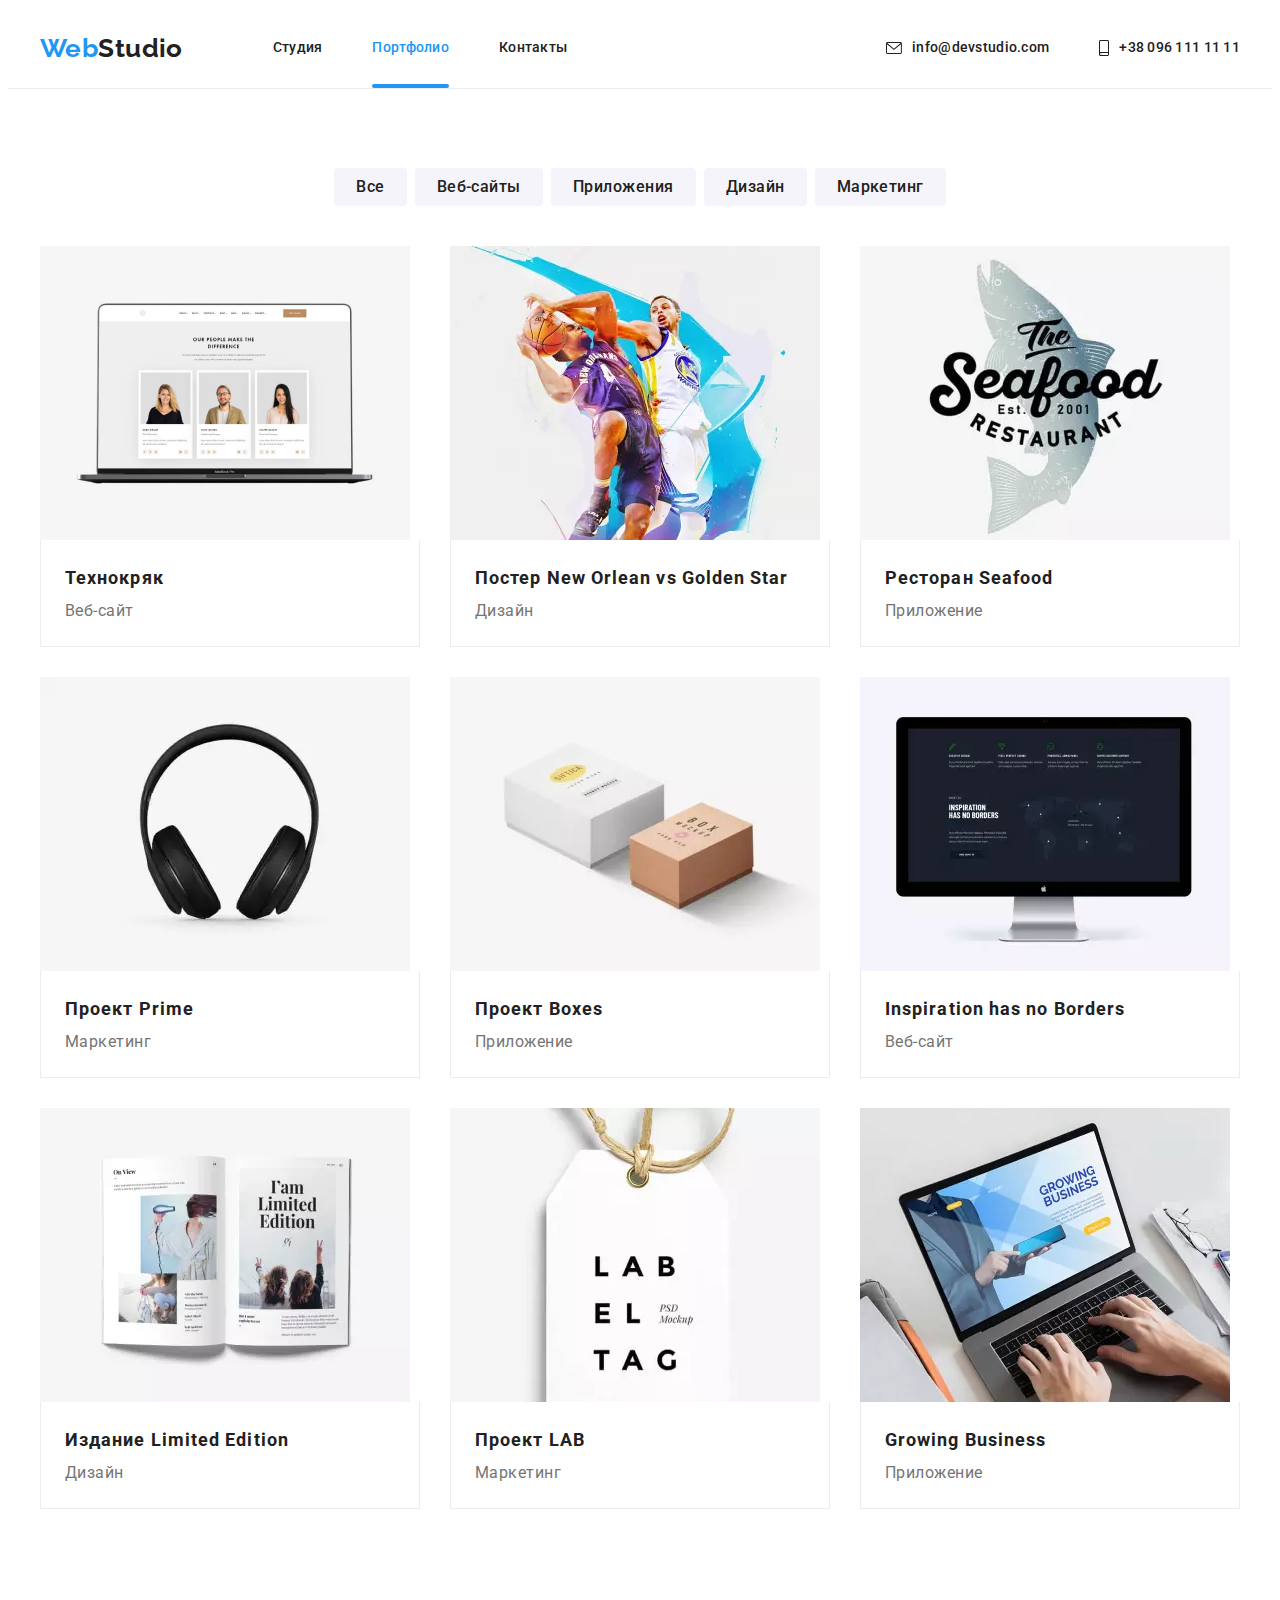
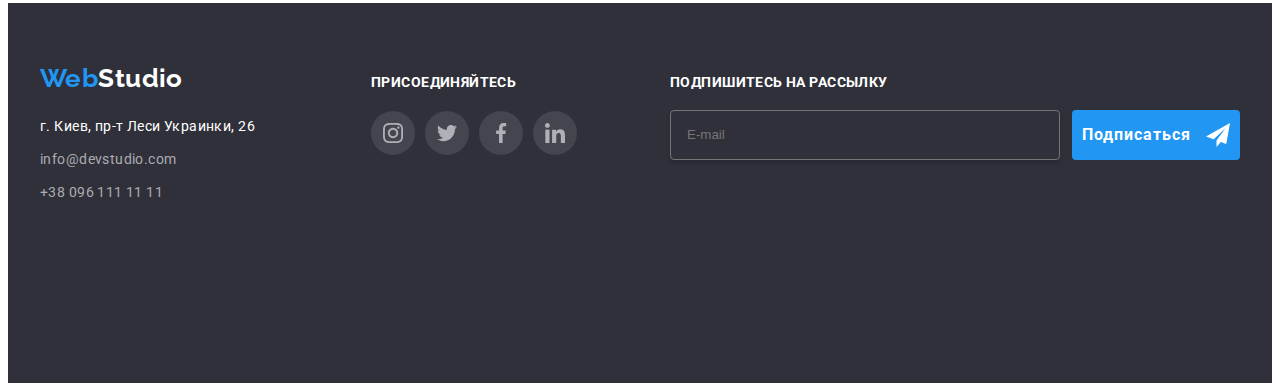
==== commit 0083d000: "scss" ====
--- a/portfolio.html
+++ b/portfolio.html
@@ -49,6 +49,46 @@
 
 				</li>
 			</ul>
+			<div class="mobile">
+				<button type="button" class="mobile_menu-button " lang="en" data-menu-button aria-expanded="false"
+					aria-controls="mobile-menu">
+					<svg class="mobile_menu-icon " width="24" height="24" aria-label="burger menu switcher">
+						<use class="mobile_menu-open" href="./img/SVG/symbol-defs.svg#icon-burger-menu-open">
+						</use>
+						<use class="mobile_menu-close" href="./img/SVG/symbol-defs.svg#icon-burger-menu-close"></use>
+					</svg>
+				</button>
+			</div>
+			<div class="mobile__menu" data-menu>
+				<nav class="mobile__nav ">
+					<ul class="mobile__nav-list ">
+						<li class="mobile__nav-item"><a href="./index.html" class="mobile__nav-link  ">Студия</a>
+						</li>
+						<li class="mobile__nav-item"><a href="./portfolio.html"
+								class="mobile__nav-link mobile__nav-link--current">Портфолио</a></li>
+						<li class="mobile__nav-item"><a href="" class="mobile__nav-link ">Контакты</a></li>
+					</ul>
+				</nav>
+				<ul class="mobile__contact ">
+
+					<li class="mobile__contact-item">
+						<a href="tel:+380961111111" class="mobile__contact-link mobile__contact-link--mobile-number ">
+							+38 096 111 11 11</a>
+					</li>
+
+					<li class="mobile__contact-item">
+						<a href="mailto:info@devstudio.com" class="mobile__contact-link ">
+							info@devstudio.com</a>
+					</li>
+
+				</ul>
+				<ul class="mobile__social">
+					<li class="mobile__social-item"><a class="mobile__social-link" href="#!">Instagram</a></li>
+					<li class="mobile__social-item"><a class="mobile__social-link" href="#!">Twitter</a></li>
+					<li class="mobile__social-item"><a class="mobile__social-link" href="#!">Facebook</a></li>
+					<li class="mobile__social-item"><a class="mobile__social-link" href="#!">LinkedIn</a></li>
+				</ul>
+			</div>
 		</div>
 	</header>
 	<main class="main">
@@ -66,8 +106,34 @@
 					<li class="projects__item">
 						<a href="#!" class="projects__link">
 							<div class="projects__overlay">
-								<img src="./img/portfolio-img/img1-progressive.jpeg" alt="Веб-Сайт Технокряк" width="370"
-									height="294" />
+								<picture>
+									<source
+										srcset="./img/portfolio-img/img1/webp/img1-lap_370x294.webp 1x, ./img/portfolio-img/img1/webp/img1-lap_740x588@2x.webp 2x"
+										media="(min-width:1199.99px)" type="image/webp">
+
+									<source
+										srcset="./img/portfolio-img/img1/webp/img1-tab_354x294.webp 1x, ./img/portfolio-img/img1/webp/img1-tab_708x588@2x.webp 2x"
+										media="(min-width:767.99px)" type="image/webp">
+
+									<source
+										srcset="./img/portfolio-img/img1/webp/img1-mob_450x294.webp 1x, ./img/portfolio-img/img1/webp/img1-mob_900x588@2x.webp 2x"
+										media="(max-width:767.99px)" type="image/webp">
+
+									<source
+										srcset="./img/portfolio-img/img1/progressive-jpeg/img1-lap_370x294-progressive.jpeg 1x, ./img/portfolio-img/img1/progressive-jpeg/img1-lap_740x588@2x-progressive.jpeg 2x"
+										media="(min-width:1199.99px)">
+
+									<source
+										srcset="./img/portfolio-img/img1/progressive-jpeg/img1-tab_354x294-progressive.jpeg 1x, ./img/portfolio-img/img1/progressive-jpeg/img1-tab_708x588@2x-progressive.jpeg 2x"
+										media="(min-width:767.99px)">
+
+									<source
+										srcset="./img/portfolio-img/img1/progressive-jpeg/img1-mob_450x294-progressive.jpeg 1x, ./img/portfolio-img/img1/progressive-jpeg/img1-mob_900x588@2x-progressive.jpeg 2x"
+										media="(max-width:767.99px)">
+
+									<img src="./img/portfolio-img/img1/webp/img1-lap_740x588@2x.webp" alt="Пример дизайна постера" />
+								</picture>
+
 								<p class="projects__overlay-text">
 									Технокряк это современная площадка распространения коронавируса. Компании используют
 									эту платформу для цифрового
@@ -83,8 +149,34 @@
 					<li class="projects__item">
 						<a href="#!" class="projects__link">
 							<div class="projects__overlay">
-								<img src="./img/portfolio-img/img2-progressive.jpeg" alt="Пример дизайна постера" width="370"
-									height="294" />
+								<picture>
+									<source
+										srcset="./img/portfolio-img/img2/webp/img2-lap_370x294.webp 1x, ./img/portfolio-img/img2/webp/img2-lap_740x588@2x.webp 2x"
+										media="(min-width:1199.99px)" type="image/webp">
+
+									<source
+										srcset="./img/portfolio-img/img2/webp/img2-tab_354x294.webp 1x, ./img/portfolio-img/img2/webp/img2-tab_708x588@2x.webp 2x"
+										media="(min-width:767.99px)" type="image/webp">
+
+									<source
+										srcset="./img/portfolio-img/img2/webp/img2-mob_450x294.webp 1x, ./img/portfolio-img/img2/webp/img2-mob_900x588@2x.webp 2x"
+										media="(max-width:767.99px)" type="image/webp">
+
+									<source
+										srcset="./img/portfolio-img/img2/progressive-jpeg/img2-lap_370x294-progressive.jpeg 1x, ./img/portfolio-img/img2/progressive-jpeg/img2-lap_740x588@2x-progressive.jpeg 2x"
+										media="(min-width:1199.99px)">
+
+									<source
+										srcset="./img/portfolio-img/img2/progressive-jpeg/img2-tab_354x294-progressive.jpeg 1x, ./img/portfolio-img/img2/progressive-jpeg/img2-tab_708x588@2x-progressive.jpeg 2x"
+										media="(min-width:767.99px)">
+
+									<source
+										srcset="./img/portfolio-img/img2/progressive-jpeg/img2-mob_450x294-progressive.jpeg 1x, ./img/portfolio-img/img2/progressive-jpeg/img2-mob_900x588@2x-progressive.jpeg 2x"
+										media="(max-width:767.99px)">
+
+									<img src="./img/portfolio-img/img2/webp/img2-lap_740x588@2x.webp" alt="Пример дизайна постера" />
+								</picture>
+
 								<p class="projects__overlay-text">
 									Технокряк это современная площадка распространения коронавируса. Компании используют
 									эту платформу для цифрового
@@ -100,8 +192,34 @@
 					<li class="projects__item">
 						<a href="#!" class="projects__link">
 							<div class="projects__overlay">
-								<img src="./img/portfolio-img/img3-progressive.jpeg" alt="Приложения для ресторана" width="370"
-									height="294" />
+								<picture>
+									<source
+										srcset="./img/portfolio-img/img3/webp/img3-lap_370x294.webp 1x, ./img/portfolio-img/img3/webp/img3-lap_740x588@2x.webp 2x"
+										media="(min-width:1199.99px)" type="image/webp">
+
+									<source
+										srcset="./img/portfolio-img/img3/webp/img3-tab_354x294.webp 1x, ./img/portfolio-img/img3/webp/img3-tab_708x588@2x.webp 2x"
+										media="(min-width:767.99px)" type="image/webp">
+
+									<source
+										srcset="./img/portfolio-img/img3/webp/img3-mob_450x294.webp 1x, ./img/portfolio-img/img3/webp/img3-mob_900x588@2x.webp 2x"
+										media="(max-width:767.99px)" type="image/webp">
+
+									<source
+										srcset="./img/portfolio-img/img3/progressive-jpeg/img3-lap_370x294-progressive.jpeg 1x, ./img/portfolio-img/img3/progressive-jpeg/img3-lap_740x588@2x-progressive.jpeg 2x"
+										media="(min-width:1199.99px)">
+
+									<source
+										srcset="./img/portfolio-img/img3/progressive-jpeg/img3-tab_354x294-progressive.jpeg 1x, ./img/portfolio-img/img3/progressive-jpeg/img3-tab_708x588@2x-progressive.jpeg 2x"
+										media="(min-width:767.99px)">
+
+									<source
+										srcset="./img/portfolio-img/img3/progressive-jpeg/img3-mob_450x294-progressive.jpeg 1x, ./img/portfolio-img/img3/progressive-jpeg/img3-mob_900x588@2x-progressive.jpeg 2x"
+										media="(max-width:767.99px)">
+
+									<img src="./img/portfolio-img/img3/webp/img3-lap_740x588@2x.webp" alt="Приложения для ресторана" />
+								</picture>
+
 								<p class="projects__overlay-text">
 									Технокряк это современная площадка распространения коронавируса. Компании используют
 									эту платформу для цифрового
@@ -117,8 +235,34 @@
 					<li class="projects__item">
 						<a href="#!" class="projects__link">
 							<div class="projects__overlay">
-								<img src="./img/portfolio-img/img4-progressive.jpeg" alt="Маркетинговый проект Прайм" width="370"
-									height="294" />
+								<picture>
+									<source
+										srcset="./img/portfolio-img/img4/webp/img4-lap_370x294.webp 1x, ./img/portfolio-img/img4/webp/img4-lap_740x588@2x.webp 2x"
+										media="(min-width:1199.99px)" type="image/webp">
+
+									<source
+										srcset="./img/portfolio-img/img4/webp/img4-tab_354x294.webp 1x, ./img/portfolio-img/img4/webp/img4-tab_708x588@2x.webp 2x"
+										media="(min-width:767.99px)" type="image/webp">
+
+									<source
+										srcset="./img/portfolio-img/img4/webp/img4-mob_450x294.webp 1x, ./img/portfolio-img/img4/webp/img4-mob_900x588@2x.webp 2x"
+										media="(max-width:767.99px)" type="image/webp">
+
+									<source
+										srcset="./img/portfolio-img/img4/progressive-jpeg/img4-lap_370x294-progressive.jpeg 1x, ./img/portfolio-img/img4/progressive-jpeg/img4-lap_740x588@2x-progressive.jpeg 2x"
+										media="(min-width:1199.99px)">
+
+									<source
+										srcset="./img/portfolio-img/img4/progressive-jpeg/img4-tab_354x294-progressive.jpeg 1x, ./img/portfolio-img/img4/progressive-jpeg/img4-tab_708x588@2x-progressive.jpeg 2x"
+										media="(min-width:767.99px)">
+
+									<source
+										srcset="./img/portfolio-img/img4/progressive-jpeg/img4-mob_450x294-progressive.jpeg 1x, ./img/portfolio-img/img4/progressive-jpeg/img4-mob_900x588@2x-progressive.jpeg 2x"
+										media="(max-width:767.99px)">
+
+									<img src="./img/portfolio-img/img4/webp/img4-lap_740x588@2x.webp" alt="Маркетинговый проект Прайм" />
+								</picture>
+
 								<p class="projects__overlay-text">
 									Технокряк это современная площадка распространения коронавируса. Компании используют
 									эту платформу для цифрового
@@ -134,8 +278,34 @@
 					<li class="projects__item">
 						<a href="#!" class="projects__link">
 							<div class="projects__overlay">
-								<img src="./img/portfolio-img/img5-progressive.jpeg" alt="Приложение коробки" width="370"
-									height="294" />
+								<picture>
+									<source
+										srcset="./img/portfolio-img/img5/webp/img5-lap_370x294.webp 1x, ./img/portfolio-img/img5/webp/img5-lap_740x588@2x.webp 2x"
+										media="(min-width:1199.99px)" type="image/webp">
+
+									<source
+										srcset="./img/portfolio-img/img5/webp/img5-tab_354x294.webp 1x, ./img/portfolio-img/img5/webp/img5-tab_708x588@2x.webp 2x"
+										media="(min-width:767.99px)" type="image/webp">
+
+									<source
+										srcset="./img/portfolio-img/img5/webp/img5-mob_450x294.webp 1x, ./img/portfolio-img/img5/webp/img5-mob_900x588@2x.webp 2x"
+										media="(max-width:767.99px)" type="image/webp">
+
+									<source
+										srcset="./img/portfolio-img/img5/progressive-jpeg/img5-lap_370x294-progressive.jpeg 1x, ./img/portfolio-img/img5/progressive-jpeg/img5-lap_740x588@2x-progressive.jpeg 2x"
+										media="(min-width:1199.99px)">
+
+									<source
+										srcset="./img/portfolio-img/img5/progressive-jpeg/img5-tab_354x294-progressive.jpeg 1x, ./img/portfolio-img/img5/progressive-jpeg/img5-tab_708x588@2x-progressive.jpeg 2x"
+										media="(min-width:767.99px)">
+
+									<source
+										srcset="./img/portfolio-img/img5/progressive-jpeg/img5-mob_450x294-progressive.jpeg 1x, ./img/portfolio-img/img5/progressive-jpeg/img5-mob_900x588@2x-progressive.jpeg 2x"
+										media="(max-width:767.99px)">
+
+									<img src="./img/portfolio-img/img5/webp/img5-lap_740x588@2x.webp" alt="Приложение коробки" />
+								</picture>
+
 								<p class="projects__overlay-text">
 									Технокряк это современная площадка распространения коронавируса. Компании используют
 									эту платформу для цифрового
@@ -151,8 +321,35 @@
 					<li class="projects__item">
 						<a href="#!" class="projects__link">
 							<div class="projects__overlay">
-								<img src="./img/portfolio-img/img6-progressive.jpeg" lang="en"
-									alt=" Web-site Inspiration has no Borders" width="370" height="294" />
+								<picture>
+									<source
+										srcset="./img/portfolio-img/img6/webp/img6-lap_370x294.webp 1x, ./img/portfolio-img/img6/webp/img6-lap_740x588@2x.webp 2x"
+										media="(min-width:1199.99px)" type="image/webp">
+
+									<source
+										srcset="./img/portfolio-img/img6/webp/img6-tab_354x294.webp 1x, ./img/portfolio-img/img6/webp/img6-tab_708x588@2x.webp 2x"
+										media="(min-width:767.99px)" type="image/webp">
+
+									<source
+										srcset="./img/portfolio-img/img6/webp/img6-mob_450x294.webp 1x, ./img/portfolio-img/img6/webp/img6-mob_900x588@2x.webp 2x"
+										media="(max-width:767.99px)" type="image/webp">
+
+									<source
+										srcset="./img/portfolio-img/img6/progressive-jpeg/img6-lap_370x294-progressive.jpeg 1x, ./img/portfolio-img/img6/progressive-jpeg/img6-lap_740x588@2x-progressive.jpeg 2x"
+										media="(min-width:1199.99px)">
+
+									<source
+										srcset="./img/portfolio-img/img6/progressive-jpeg/img6-tab_354x294-progressive.jpeg 1x, ./img/portfolio-img/img6/progressive-jpeg/img6-tab_708x588@2x-progressive.jpeg 2x"
+										media="(min-width:767.99px)">
+
+									<source
+										srcset="./img/portfolio-img/img6/progressive-jpeg/img6-mob_450x294-progressive.jpeg 1x, ./img/portfolio-img/img6/progressive-jpeg/img6-mob_900x588@2x-progressive.jpeg 2x"
+										media="(max-width:767.99px)">
+
+									<img src="./img/portfolio-img/img6/webp/img6-lap_740x588@2x.webp" lang="en"
+										alt=" Web-site Inspiration has no Borders" />
+								</picture>
+
 								<p class="projects__overlay-text">
 									Технокряк это современная площадка распространения коронавируса. Компании используют
 									эту платформу для цифрового
@@ -168,7 +365,34 @@
 					<li class="projects__item">
 						<a href="#!" class="projects__link">
 							<div class="projects__overlay">
-								<img src="./img/portfolio-img/img7-progressive.jpeg" alt="Дизайн книги" width="370" height="294" />
+								<picture>
+									<source
+										srcset="./img/portfolio-img/img7/webp/img7-lap_370x294.webp 1x, ./img/portfolio-img/img7/webp/img7-lap_740x588@2x.webp 2x"
+										media="(min-width:1199.99px)" type="image/webp">
+
+									<source
+										srcset="./img/portfolio-img/img7/webp/img7-tab_354x294.webp 1x, ./img/portfolio-img/img7/webp/img7-tab_708x588@2x.webp 2x"
+										media="(min-width:767.99px)" type="image/webp">
+
+									<source
+										srcset="./img/portfolio-img/img7/webp/img7-mob_450x294.webp 1x, ./img/portfolio-img/img7/webp/img7-mob_900x588@2x.webp 2x"
+										media="(max-width:767.99px)" type="image/webp">
+
+									<source
+										srcset="./img/portfolio-img/img7/progressive-jpeg/img7-lap_370x294-progressive.jpeg 1x, ./img/portfolio-img/img7/progressive-jpeg/img7-lap_740x588@2x-progressive.jpeg 2x"
+										media="(min-width:1199.99px)">
+
+									<source
+										srcset="./img/portfolio-img/img7/progressive-jpeg/img7-tab_354x294-progressive.jpeg 1x, ./img/portfolio-img/img7/progressive-jpeg/img7-tab_708x588@2x-progressive.jpeg 2x"
+										media="(min-width:767.99px)">
+
+									<source
+										srcset="./img/portfolio-img/img7/progressive-jpeg/img7-mob_450x294-progressive.jpeg 1x, ./img/portfolio-img/img7/progressive-jpeg/img7-mob_900x588@2x-progressive.jpeg 2x"
+										media="(max-width:767.99px)">
+
+									<img src="./img/portfolio-img/img7/webp/img7-lap_740x588@2x.webp" alt="Дизайн книги" />
+								</picture>
+
 								<p class="projects__overlay-text">
 									Технокряк это современная площадка распространения коронавируса. Компании используют
 									эту платформу для цифрового
@@ -184,8 +408,34 @@
 					<li class="projects__item">
 						<a href="#!" class="projects__link">
 							<div class="projects__overlay">
-								<img src="./img/portfolio-img/img8-progressive.jpeg" alt="Маркетинговый проект" width="370"
-									height="294" />
+								<picture>
+									<source
+										srcset="./img/portfolio-img/img8/webp/img8-lap_370x294.webp 1x, ./img/portfolio-img/img8/webp/img8-lap_740x588@2x.webp 2x"
+										media="(min-width:1199.99px)" type="image/webp">
+
+									<source
+										srcset="./img/portfolio-img/img8/webp/img8-tab_354x294.webp 1x, ./img/portfolio-img/img8/webp/img8-tab_708x588@2x.webp 2x"
+										media="(min-width:767.99px)" type="image/webp">
+
+									<source
+										srcset="./img/portfolio-img/img8/webp/img8-mob_450x294.webp 1x, ./img/portfolio-img/img8/webp/img8-mob_900x588@2x.webp 2x"
+										media="(max-width:767.99px)" type="image/webp">
+
+									<source
+										srcset="./img/portfolio-img/img8/progressive-jpeg/img8-lap_370x294-progressive.jpeg 1x, ./img/portfolio-img/img8/progressive-jpeg/img8-lap_740x588@2x-progressive.jpeg 2x"
+										media="(min-width:1199.99px)">
+
+									<source
+										srcset="./img/portfolio-img/img8/progressive-jpeg/img8-tab_354x294-progressive.jpeg 1x, ./img/portfolio-img/img8/progressive-jpeg/img8-tab_708x588@2x-progressive.jpeg 2x"
+										media="(min-width:767.99px)">
+
+									<source
+										srcset="./img/portfolio-img/img8/progressive-jpeg/img8-mob_450x294-progressive.jpeg 1x, ./img/portfolio-img/img8/progressive-jpeg/img8-mob_900x588@2x-progressive.jpeg 2x"
+										media="(max-width:767.99px)">
+
+									<img src="./img/portfolio-img/img8/webp/img8-lap_740x588@2x.webp" alt="Маркетинговый проект" />
+								</picture>
+
 								<p class="projects__overlay-text">
 									Технокряк это современная площадка распространения коронавируса. Компании используют
 									эту платформу для цифрового
@@ -201,8 +451,35 @@
 					<li class="projects__item">
 						<a href="#!" class="projects__link">
 							<div class="projects__overlay">
-								<img src="./img/portfolio-img/img9-progressive.jpeg" alt="Growing Business app" width="370" height="294"
-									lang="en" />
+								<picture>
+									<source
+										srcset="./img/portfolio-img/img9/webp/img9-lap_370x294.webp 1x, ./img/portfolio-img/img9/webp/img9-lap_740x588@2x.webp 2x"
+										media="(min-width:1199.99px)" type="image/webp">
+
+									<source
+										srcset="./img/portfolio-img/img9/webp/img9-tab_354x294.webp 1x, ./img/portfolio-img/img9/webp/img9-tab_708x588@2x.webp 2x"
+										media="(min-width:767.99px)" type="image/webp">
+
+									<source
+										srcset="./img/portfolio-img/img9/webp/img9-mob_450x294.webp 1x, ./img/portfolio-img/img9/webp/img9-mob_900x588@2x.webp 2x"
+										media="(max-width:767.99px)" type="image/webp">
+
+									<source
+										srcset="./img/portfolio-img/img9/progressive-jpeg/img9-lap_370x294-progressive.jpeg 1x, ./img/portfolio-img/img9/progressive-jpeg/img9-lap_740x588@2x-progressive.jpeg 2x"
+										media="(min-width:1199.99px)">
+
+									<source
+										srcset="./img/portfolio-img/img9/progressive-jpeg/img9-tab_354x294-progressive.jpeg 1x, ./img/portfolio-img/img9/progressive-jpeg/img9-tab_708x588@2x-progressive.jpeg 2x"
+										media="(min-width:767.99px)">
+
+									<source
+										srcset="./img/portfolio-img/img9/progressive-jpeg/img9-mob_450x294-progressive.jpeg 1x, ./img/portfolio-img/img9/progressive-jpeg/img9-mob_900x588@2x-progressive.jpeg 2x"
+										media="(max-width:767.99px)">
+
+									<img src="./img/portfolio-img/img9/webp/img9-lap_740x588@2x.webp" alt="Growing Business app"
+										lang="en" />
+								</picture>
+
 								<p class="projects__overlay-text">
 									Технокряк это современная площадка распространения коронавируса. Компании используют
 									эту платформу для цифрового
@@ -286,6 +563,7 @@
 			</div>
 		</div>
 	</footer>
+	<script src="./js/burger-menu.js"></script>
 </body>
 
 </html>--- a/css/main.min.css
+++ b/css/main.min.css
@@ -1,2 +1,2 @@
-:root{--primary-text-color: #757575;--secondary-text-color: #ffffff;--title-text-color: #212121;--primary-bg-color: #ffffff;--secondary-bg-color: #f5f4fa;--footer-bg-color: #2f303a;--accent-color: #2196f3}.visually-hidden{position:absolute;width:1px;height:1px;margin:-1px;border:0;padding:0;white-space:nowrap;clip-path:inset(100%);clip:rect(0 0 0 0);overflow:hidden}h1,h2,h3,h4,p{margin:0}a{text-decoration:none}ul{list-style:none;margin:0;padding:0}img{display:block;max-width:100%;height:auto}body{font-family:Roboto, sans-serif;font-size:14px;line-height:1.71;letter-spacing:0.03em;background-color:var(--primary-bg-color);color:var(--primary-text-color)}.wrapper{min-height:100%;overflow:hidden;display:flex;flex-direction:column}.section{padding-bottom:94px;padding-top:94px}.container{width:1200px;padding:0 15px;margin:0 auto;box-sizing:content-box}.backdrop{position:fixed;top:0;left:0;width:100%;height:100%;background-color:rgba(0,0,0,0.2);opacity:1;transition:opacity 250ms cubic-bezier(0.4, 0, 0.2, 1)}.backdrop.is-hidden{opacity:0;pointer-events:none}.backdrop.is-hidden .modal{transform:translate(-50%, -50%) scale(1.2)}.modal{position:absolute;left:50%;top:50%;width:528px;padding:40px;box-shadow:0px 1px 3px rgba(0,0,0,0.12),0px 1px 1px rgba(0,0,0,0.14),0px 2px 1px rgba(0,0,0,0.2);border-radius:4px;background-color:var(--primary-bg-color);transform:translate(-50%, -50%) scale(1);transition:transform 250ms cubic-bezier(0.4, 0, 0.2, 1)}.modal__button{position:absolute;top:8px;right:8px;padding:0;border:none;font-size:0;border-radius:50%;cursor:pointer;stroke:black;stroke-opacity:0.1;background-color:white;transition:background-color 250ms cubic-bezier(0.4, 0, 0.2, 1)}.modal__button:hover,.modal__button:focus{background-color:var(--accent-color);box-shadow:0px 1px 3px rgba(0,0,0,0.12),0px 1px 1px rgba(0,0,0,0.14),0px 2px 1px rgba(0,0,0,0.2)}.modal__title{font-size:20px;line-height:1.15;text-align:center;letter-spacing:0.03em;color:var(--title-text-color);margin-bottom:12px}.modal__item:not(:last-child){margin-bottom:10px}.modal__label{position:relative;display:flex;flex-direction:column}.modal__label:focus-within .modal__button-icon{fill:var(--accent-color)}.modal__input{height:40px;border:1px solid rgba(33,33,33,0.2);border-radius:4px;padding:11px;padding-left:40px;outline:none;transition:border-color 250ms cubic-bezier(0.4, 0, 0.2, 1)}.modal__input:hover,.modal__input:focus{border-color:var(--accent-color)}.modal__button-icon{position:absolute;left:12px;bottom:11px}.modal__textarea{resize:none;outline:none;height:120px;border:1px solid rgba(33,33,33,0.2);border-radius:4px;padding:12px 16px;transition:border-color 250ms cubic-bezier(0.4, 0, 0.2, 1)}.modal__textarea:hover,.modal__textarea:focus{border-color:var(--accent-color)}.modal__list{margin-bottom:20px}.modal__link{text-decoration:none;color:var(--accent-color);cursor:pointer;transition:color 250ms cubic-bezier(0.4, 0, 0.2, 1)}.modal__link:hover,.modal__link:focus{color:#188ce8;text-decoration:underline}.modal__label-checkbox{position:relative;display:flex;flex-direction:row-reverse;justify-content:center;align-items:center;margin-bottom:30px}.modal__checkbox{-moz-appearance:none;-webkit-appearance:none;appearance:none}.modal__checkbox:checked+.checkbox_icon{border:transparent;background-color:var(--accent-color);background-image:url(../img/SVG/SVG/icon_check.svg)}.checkbox_span{margin-left:10px;font-family:'Roboto';font-style:normal;font-weight:400;font-size:14px;line-height:24px;letter-spacing:0.03em;color:#757575}.checkbox_icon{width:15px;height:15px;border:2px solid black;border-radius:2px}.modal__submit-wrapper{display:flex;justify-content:center}.modal__submit{font-family:'Roboto';font-style:normal;font-weight:700;font-size:16px;line-height:1.89;letter-spacing:0.06em;width:200px;border:none;color:white;border-radius:4px;padding:10px;text-align:center;transition:background-color 250ms cubic-bezier(0.4, 0, 0.2, 1);background-color:var(--accent-color);cursor:pointer}.modal__submit:hover,.modal__submit:focus{background-color:#188ce8}.social__link{font-size:0;display:flex;justify-content:center;align-items:center;border-radius:50%;width:44px;height:44px;fill:#afb1b8;transition:fill 250ms cubic-bezier(0.4, 0, 0.2, 1),background-color 250ms cubic-bezier(0.4, 0, 0.2, 1)}.social__link:hover,.social__link:focus{background-color:var(--accent-color);fill:#ffffff}.logo{font-family:Raleway, sans-serif;font-weight:700;font-size:26px;line-height:1.19;text-decoration:none}.logo__accent{color:var(--accent-color)}.section__title{font-weight:700;font-size:36px;line-height:1.16;text-align:center;letter-spacing:0.03em;color:var(--title-text-color)}.header__nav a{color:var(--title-text-color)}.nav__item{position:relative}.nav__link--current::after{position:absolute;bottom:0;content:'';display:block;height:4px;width:100%;border-radius:2px;background-color:var(--accent-color)}.list{list-style:none}.link{text-decoration:none;color:var(--title-text-color)}.header{border-bottom:1px solid #ececec}.header__container{display:flex;justify-content:center}.header__nav,.nav__list,.header__contact-list{display:flex;align-items:center}.nav__list{margin-left:90px}.header__contact-list{margin-left:auto}.contact-list__item+.contact-list__item{margin-left:50px}.nav__item a{display:flex;padding-top:32px;padding-bottom:32px}.nav__item+.nav__item{margin-left:50px}.link__icon-contact{margin-right:10px;fill:currentColor}.link__icon-contact-envelope{width:16px;height:12px}.link__icon-contact-smartphone{width:10px;height:16px}.contact-list__item::before:hover{fill:#188ce8}.contact-list__link{display:flex;align-items:center}.nav__link.nav__link--current{color:var(--accent-color)}.nav__link,.contact-list__link{font-weight:500;font-size:14px;line-height:1.14;letter-spacing:0.02em;color:var(--title-text-color);transition:color 250ms cubic-bezier(0.4, 0, 0.2, 1)}.nav__link:hover,.nav__link:focus,.contact-list__link:hover,.contact-list__link:focus{color:var(--accent-color)}.hero{display:flex;flex-direction:column;justify-content:center;align-items:center;text-align:center;background-image:linear-gradient(rgba(47,48,58,0.4), rgba(47,48,58,0.4)),url(../img/Hero/hero-bg.jpg);background-repeat:no-repeat;background-size:cover;background-position:center;max-width:1600px;height:600px;margin-left:auto;margin-right:auto;background-color:var(--footer-bg-color)}.hero__title{width:696px;margin-bottom:30px;font-weight:900;font-size:44px;line-height:1.36;text-align:center;letter-spacing:0.06em;text-transform:uppercase;color:var(--secondary-text-color)}.hero__button{display:flex;font-family:Roboto, sans-serif;font-weight:700;font-size:16px;line-height:1.87;letter-spacing:0.06em;transition:background-color 250ms cubic-bezier(0.4, 0, 0.2, 1);background-color:var(--accent-color);color:var(--secondary-text-color);border-radius:4px;padding:10px 32px;border:transparent;cursor:pointer}.hero__button:hover,.hero__button:focus{background-color:#188ce8}.advantages{display:flex}.advantages__item+.advantages__item{margin-left:30px}.advantages__title{margin-bottom:10px;font-weight:700;font-size:14px;line-height:1.14;letter-spacing:0.03em;text-transform:uppercase;color:var(--title-text-color)}.advantages__icon{display:inline-flex;justify-content:center;align-items:center;width:70px;height:70px}.advantages__icon-container{margin-bottom:30px;display:flex;height:120px;background-color:#f5f4fa;border-radius:4px;justify-content:center;align-items:center}.section--no-padding-top{padding-top:0}.ocupation{display:flex;justify-content:center;margin-top:50px}.ocupation__item{position:relative}.ocupation__item+.ocupation__item{margin-left:30px}.ocupation__text{position:absolute;bottom:0;width:100%;display:flex;justify-content:center;align-items:center;height:76px;font-weight:700;font-size:14px;line-height:1.14;letter-spacing:0.03em;text-transform:uppercase;color:var(--secondary-text-color);background-color:rgba(47,48,58,0.8)}.section--other-background-color{background-color:var(--secondary-bg-color)}.team{display:flex;margin-top:50px;justify-content:center}.team__item{background-color:#fff;box-shadow:0px 1px 3px rgba(0,0,0,0.12),0px 1px 1px rgba(0,0,0,0.14),0px 2px 1px rgba(0,0,0,0.2);border-radius:0px 0px 4px 4px}.team__item+.team__item{margin-left:30px}.team__container{padding-top:30px;padding-bottom:30px}.team__title{color:var(--title-text-color);font-weight:500;font-size:16px;line-height:1.19;letter-spacing:0.03em;text-align:center}.team__text{margin-top:10px;font-size:16px;line-height:1.19;letter-spacing:0.03em;text-align:center}.social{display:flex;margin-top:16px;justify-content:center}.social__item+.social__item{margin-left:10px}.clients{display:flex;margin-top:50px;justify-content:center}.clients__item{align-items:center;justify-content:center}.clients__item+.clients__item{margin-left:30px}.clients__link{display:flex;justify-content:center;align-items:center;fill:#afb1b8;width:170px;height:92px;border:1px solid #afb1b8;border-radius:4px;transition:border 250ms cubic-bezier(0.4, 0, 0.2, 1),fill 250ms cubic-bezier(0.4, 0, 0.2, 1)}.clients__link:hover,.clients__link:focus{border:1px solid #2196f3;fill:var(--accent-color)}.clients__icon{width:106px;height:60px}.footer{background-color:var(--footer-bg-color);padding:60px 0}.footer__contacts>a{color:var(--secondary-text-color)}.footer__contacts{flex-grow:1}.footer__container{display:flex;align-items:baseline}.footer__address{margin-top:20px}.address__list{display:flex;flex-direction:column}.address__item+.address__item{margin-top:9px}.footer__address a{font-style:normal}.address__link{color:rgba(255,255,255,0.6);transition:color 250ms cubic-bezier(0.4, 0, 0.2, 1)}.address__link:hover,.address__link:focus{color:var(--accent-color)}.address__link--white{color:var(--secondary-text-color)}.footer__join{margin-left:70px}.join__title{font-weight:700;font-size:14px;line-height:1.14;letter-spacing:0.03em;text-transform:uppercase;color:var(--secondary-text-color)}.join__list{display:flex;margin-top:20px}.join__list-item{font-size:0;display:flex;justify-content:center;align-items:center;border-radius:50%;width:44px;height:44px;background-color:rgba(255,255,255,0.1)}.join__list-item+.join__list-item{margin-left:10px}.footer__subscribe{margin-left:93px}.subscribe__text{line-height:16px;letter-spacing:0.03em;text-transform:uppercase;color:#ffffff;margin-bottom:20px}.subscribe__label{position:relative;display:flex;width:570px;height:50px;fill:#ffffff}.subscribe__input{border-radius:4px;background-color:transparent;padding:15px 16px;border:1px solid rgba(138,138,138,0.767);flex:1 0 auto;box-shadow:0px 4px 4px rgba(0,0,0,0.15);color:#ffffff;transition:border 250ms cubic-bezier(0.4, 0, 0.2, 1)}.subscribe__input:hover,.subscribe__input:focus{border:1px solid var(--accent-color)}.subscribe__button{display:flex;align-items:center;text-align:center;justify-content:space-evenly;font-family:'Roboto';font-style:normal;font-weight:700;font-size:16px;line-height:1.88;letter-spacing:0.06em;padding:10px;min-width:200px;border-radius:4px;border:none;margin-left:12px;color:#ffffff;background-color:var(--accent-color);transition:color 250ms cubic-bezier(0.4, 0, 0.2, 1)}.subscribe__button:hover,.subscribe__button:focus{background-color:#188ce8}.subscribe__button-icon{margin-left:15px}.filter{margin-bottom:50px;display:flex;justify-content:center}.filter__item+.filter__item{margin-left:8px}.filter__button{margin:0 auto;border-radius:4px;padding:6px 22px;border:transparent;background-color:var(--secondary-bg-color);color:var(--title-text-color);transition:background-color 250ms cubic-bezier(0.4, 0, 0.2, 1),color 250ms cubic-bezier(0.4, 0, 0.2, 1),box-shadow 250ms cubic-bezier(0.4, 0, 0.2, 1);font-family:Roboto, sans-serif;font-weight:500;font-size:16px;line-height:1.625;letter-spacing:0.03em;cursor:pointer}.filter__button:hover,.filter__button:focus{background-color:var(--accent-color);color:var(--secondary-text-color);box-shadow:0px 3px 1px rgba(0,0,0,0.1),0px 1px 2px rgba(0,0,0,0.08),0px 2px 2px rgba(0,0,0,0.12)}.projects{display:flex;flex-wrap:wrap;justify-content:center;margin:-15px}.projects__item{margin:15px}.projects__container{padding:20px 24px;border-bottom:1px solid #ececec;border-left:1px solid #ececec;border-right:1px solid #ececec}.projects__title{color:var(--title-text-color);font-weight:700;font-size:18px;line-height:2;letter-spacing:0.06em}.projects__text{color:var(--primary-text-color);font-size:16px;line-height:1.875;letter-spacing:0.03em}.projects__link{text-decoration:none;display:block;transition:box-shadow 250ms cubic-bezier(0.4, 0, 0.2, 1)}.projects__link:hover,.projects__link:focus{box-shadow:0px 1px 1px rgba(0,0,0,0.12),0px 4px 4px rgba(0,0,0,0.06),1px 4px 6px rgba(0,0,0,0.16)}.projects__overlay{position:relative;overflow:hidden}.projects__overlay-text{position:absolute;bottom:0;transform:translateY(101%);display:block;width:100%;height:100%;padding:63px 24px;text-align:center;font-size:18px;line-height:1.56;letter-spacing:0.03em;color:#ffffff;background-color:rgba(33,150,243,0.9);transition:transform 250ms cubic-bezier(0.4, 0, 0.2, 1)}.projects__link:hover .projects__overlay-text,.projects__link:focus .projects__overlay-text{transform:translateY(0)}
+:root{--primary-text-color: #757575;--secondary-text-color: #ffffff;--title-text-color: #212121;--primary-bg-color: #ffffff;--secondary-bg-color: #f5f4fa;--footer-bg-color: #2f303a;--accent-color: #2196f3}.visually-hidden{position:absolute;width:1px;height:1px;margin:-1px;border:0;padding:0;white-space:nowrap;clip-path:inset(100%);clip:rect(0 0 0 0);overflow:hidden}h1,h2,h3,h4,p{margin:0}a{text-decoration:none}ul{list-style:none;margin:0;padding:0}img{display:block;max-width:100%;height:auto}body{font-family:Roboto, sans-serif;font-size:14px;line-height:1.71;letter-spacing:0.03em;background-color:var(--primary-bg-color);color:var(--primary-text-color)}body.modal-open{overflow:hidden}.wrapper{min-height:100%;overflow:hidden;display:flex;flex-direction:column}.section{padding-bottom:94px;padding-top:94px}.container{width:1200px;padding:0 15px;margin:0 auto}@media screen and (max-width: 479.99px){.container{width:100%}}@media screen and (min-width: 479.99px){.container{width:480px}}@media screen and (min-width: 767.99px){.container{width:768px}}@media screen and (min-width: 1199.99px){.container{width:1200px}}.backdrop{position:fixed;top:0;left:0;width:100%;height:100%;background-color:rgba(0,0,0,0.2);opacity:1;transition:opacity 250ms cubic-bezier(0.4, 0, 0.2, 1)}.backdrop.is-hidden{opacity:0;pointer-events:none}.backdrop.is-hidden .modal{transform:translate(-50%, -50%) scale(1.2)}.modal{position:absolute;left:50%;top:50%;width:528px;padding:40px;box-shadow:0px 1px 3px rgba(0,0,0,0.12),0px 1px 1px rgba(0,0,0,0.14),0px 2px 1px rgba(0,0,0,0.2);border-radius:4px;background-color:var(--primary-bg-color);transform:translate(-50%, -50%) scale(1);transition:transform 250ms cubic-bezier(0.4, 0, 0.2, 1)}.modal__button{position:absolute;top:8px;right:8px;padding:0;border:none;font-size:0;border-radius:50%;cursor:pointer;background-color:white;transition:background-color 250ms cubic-bezier(0.4, 0, 0.2, 1)}.modal__button:hover,.modal__button:focus{background-color:var(--accent-color);box-shadow:0px 1px 3px rgba(0,0,0,0.12),0px 1px 1px rgba(0,0,0,0.14),0px 2px 1px rgba(0,0,0,0.2)}.modal__title{font-size:20px;line-height:1.15;text-align:center;letter-spacing:0.03em;color:var(--title-text-color);margin-bottom:12px}.modal__item:not(:last-child){margin-bottom:10px}.modal__label{position:relative;display:flex;flex-direction:column}.modal__label:focus-within .modal__button-icon{fill:var(--accent-color)}.modal__input{height:40px;border:1px solid rgba(33,33,33,0.2);border-radius:4px;padding:11px;padding-left:40px;outline:none;transition:border-color 250ms cubic-bezier(0.4, 0, 0.2, 1)}.modal__input:hover,.modal__input:focus{border-color:var(--accent-color)}.modal__button-icon{position:absolute;left:12px;bottom:11px}.modal__textarea{resize:none;outline:none;height:120px;border:1px solid rgba(33,33,33,0.2);border-radius:4px;padding:12px 16px;transition:border-color 250ms cubic-bezier(0.4, 0, 0.2, 1)}.modal__textarea:hover,.modal__textarea:focus{border-color:var(--accent-color)}.modal__list{margin-bottom:20px}.modal__link{text-decoration:none;color:var(--accent-color);cursor:pointer;transition:color 250ms cubic-bezier(0.4, 0, 0.2, 1)}.modal__link:hover,.modal__link:focus{color:#188ce8;text-decoration:underline}.modal__label-checkbox{position:relative;display:flex;flex-direction:row-reverse;justify-content:center;align-items:center;margin-bottom:30px}.modal__checkbox{-moz-appearance:none;-webkit-appearance:none;appearance:none}.modal__checkbox:checked+.checkbox_icon{border:transparent;background-color:var(--accent-color);background-image:url(../img/SVG/SVG/icon_check.svg)}.checkbox_span{margin-left:10px;font-family:'Roboto';font-style:normal;font-weight:400;font-size:14px;line-height:24px;letter-spacing:0.03em;color:#757575}.checkbox_icon{min-width:15px;min-height:15px;border:2px solid black;border-radius:2px}.modal__submit-wrapper{display:flex;justify-content:center}.modal__submit{font-family:'Roboto';font-style:normal;font-weight:700;font-size:16px;line-height:1.89;letter-spacing:0.06em;width:200px;border:none;color:white;border-radius:4px;padding:10px;text-align:center;transition:background-color 250ms cubic-bezier(0.4, 0, 0.2, 1);background-color:var(--accent-color);cursor:pointer}.modal__submit:hover,.modal__submit:focus{background-color:#188ce8}@media screen and (max-width: 1199.99px){.modal{width:450px}.checkbox_span{font-size:12px}}@media screen and (max-width: 449.99px){.modal{width:100%}.checkbox_span{font-size:12px}}.social__link{font-size:0;display:flex;justify-content:center;align-items:center;border-radius:50%;width:44px;height:44px;fill:#afb1b8;transition:fill 250ms cubic-bezier(0.4, 0, 0.2, 1),background-color 250ms cubic-bezier(0.4, 0, 0.2, 1)}.social__link:hover,.social__link:focus{background-color:var(--accent-color);fill:#ffffff}.logo{font-family:Raleway, sans-serif;font-weight:700;font-size:26px;line-height:1.19;text-decoration:none}.logo__accent{color:var(--accent-color)}.section__title{font-weight:700;font-size:36px;line-height:1.16;text-align:center;letter-spacing:0.03em;color:var(--title-text-color)}.mobile{display:flex;align-items:center;justify-content:center;z-index:10}.mobile_menu-button{display:inline-flex;margin:0;padding:8px 12px;border:none;background-color:transparent}.mobile__menu{position:absolute;z-index:5;left:0px;bottom:60px;transform:translateY(0);transition:transform 250ms;width:100%;height:810px;display:flex;flex-direction:column;padding:48px 40px;background-color:#ffffff}.mobile__menu.is-open{transform:translateY(100%);overflow-y:scroll}.mobile_menu-icon:hover,.mobile_menu-icon:hover{fill:var(--accent-color)}.mobile__nav{margin-bottom:300px}.mobile__nav-link{font-weight:500;font-size:40px;line-height:1.175;letter-spacing:0.02em;color:var(--title-text-color)}.mobile__nav-link--current{color:var(--accent-color)}.mobile__nav-item+.mobile__nav-item{margin-top:32px}.mobile_menu-button .mobile_menu-close{display:none}.mobile_menu-button.is-open .mobile_menu-close{display:inline-block}.mobile_menu-button.is-open .mobile_menu-open{display:none}.mobile__contact{margin-bottom:64px}.mobile__contact-item:not(:last-child){margin-bottom:32px}.mobile__contact-link.mobile__contact-link--mobile-number{font-weight:500;font-size:34px;line-height:1.175;letter-spacing:0.02em;color:var(--accent-color)}.mobile__contact-link{font-weight:500;font-size:24px;line-height:1.16;letter-spacing:0.02em;color:var(--primary-text-color)}.mobile__social{display:flex}.mobile__social-item{font-weight:500;font-size:18px;line-height:22px;letter-spacing:0.02em;color:var(--accent-color)}.mobile__social-item:not(:last-child){border-right:1px solid rgba(33,33,33,0.2);margin-right:10px;padding-right:10px}.mobile__social-link{color:var(--accent-color)}@media screen and (max-width: 478.99px){.mobile__social{flex-wrap:wrap}.mobile__contact-link.mobile__contact-link--mobile-number{font-size:25px}.mobile__social{margin:-5px}.mobile__social-item{margin:5px}}@media screen and (min-width: 767.99px){.mobile__menu,.mobile_menu-button{display:none}}.header__nav a{color:var(--title-text-color)}.nav__item{position:relative}.nav__link--current::after{position:absolute;bottom:0;content:'';display:block;height:4px;width:100%;border-radius:2px;background-color:var(--accent-color)}.header{border-bottom:1px solid #ececec}.header__container{position:relative;display:flex;justify-content:center}.header__nav,.nav__list,.header__contact-list{display:flex;align-items:center}.nav__list{margin-left:90px}.header__contact-list{margin-left:auto}.nav__item a{display:flex;padding-top:32px;padding-bottom:32px}.nav__item+.nav__item{margin-left:50px}.link__icon-contact{margin-right:10px;fill:currentColor}.link__icon-contact-envelope{width:16px;height:12px}.link__icon-contact-smartphone{width:10px;height:16px}.contact-list__item::before:hover{fill:#188ce8}.contact-list__link{display:flex;align-items:center}.nav__link.nav__link--current{color:var(--accent-color)}.nav__link,.contact-list__link{font-weight:500;font-size:14px;line-height:1.14;letter-spacing:0.02em;color:var(--title-text-color);transition:color 250ms cubic-bezier(0.4, 0, 0.2, 1)}.nav__link:hover,.nav__link:focus,.contact-list__link:hover,.contact-list__link:focus{color:var(--accent-color)}@media screen and (max-width: 1199.99px){.contact-list__item+.contact-list__item{margin-top:10px}}@media screen and (max-width: 767.99px){.header{display:flex;align-items:center;height:60px}.contact-list,.nav__list{display:none}.header__nav{margin-right:auto}}@media screen and (min-width: 767.99px){.contact-list{flex-direction:column;justify-content:center;align-items:flex-end}}@media screen and (min-width: 1199.99px){.contact-list{flex-direction:row;justify-content:center;align-items:center}.contact-list__item+.contact-list__item{margin-left:50px}}.hero{display:flex;flex-direction:column;justify-content:center;align-items:center;text-align:center;background-image:linear-gradient(rgba(47,48,58,0.4), rgba(47,48,58,0.4)),url(../../img/hero/progressive-jpeg/hero-bg-lap_1600x600-progressive.jpeg);background-repeat:no-repeat;background-size:cover;background-position:center;max-width:1600px;height:600px;margin:0 auto;padding:0 15px;background-color:var(--footer-bg-color)}.hero__title{max-width:696px;margin-bottom:30px;font-weight:900;font-size:44px;line-height:1.36;text-align:center;letter-spacing:0.06em;text-transform:uppercase;color:var(--secondary-text-color)}.hero__button{display:flex;font-family:Roboto, sans-serif;font-weight:700;font-size:16px;line-height:1.87;letter-spacing:0.06em;transition:background-color 250ms cubic-bezier(0.4, 0, 0.2, 1);background-color:var(--accent-color);color:var(--secondary-text-color);border-radius:4px;padding:10px 32px;border:transparent;cursor:pointer}.hero__button:hover,.hero__button:focus{background-color:#188ce8}@media screen and (max-width: 767.99px){.hero{background-image:url(../../img/hero/progressive-jpeg/hero-bg-mob_480x400-progressive.jpeg)}.hero__title{font-size:30px}}@media screen and (max-width: 767.99px) and (min-device-pixel-ratio: 2), screen and (max-width: 767.99px) and (min-resolution: 192dpi), screen and (max-width: 767.99px) and (min-resolution: 2dppx){.hero{background-image:url(../../img/hero/progressive-jpeg/hero-bg-mob_960x800@2x-progressive.jpeg)}}@media screen and (min-width: 767.99px){.hero{background-image:url(../../img/hero/progressive-jpeg/hero-bg-tab_768x400-progressive.jpeg)}}@media screen and (min-width: 767.99px) and (min-device-pixel-ratio: 2), screen and (min-width: 767.99px) and (min-resolution: 192dpi), screen and (min-width: 767.99px) and (min-resolution: 2dppx){.hero{background-image:url(../../img/hero/progressive-jpeg/hero-bg-tab_1536x800@2x-progressive.jpeg)}}@media screen and (min-width: 1199.99px){.hero{background-image:url(../../img/hero/progressive-jpeg/hero-bg-lap_1600x600-progressive.jpeg)}}@media screen and (min-width: 1199.99px) and (min-device-pixel-ratio: 2), screen and (min-width: 1199.99px) and (min-resolution: 192dpi), screen and (min-width: 1199.99px) and (min-resolution: 2dppx){.hero{background-image:url(../../img/hero/progressive-jpeg/hero-bg-lap_1600x600@2x-progressive.jpeg)}}.hero__container{padding:0 15px;margin:0 auto}@media screen and (max-width: 479.99px){.hero__container{max-width:100%}}@media screen and (min-width: 479.99px){.hero__container{max-width:480px}}@media screen and (min-width: 767.99px){.hero__container{max-width:768px}}@media screen and (min-width: 1199.99px){.hero__container{max-width:1600px}}.advantages{display:flex}.advantages__title{margin-bottom:10px;font-weight:700;font-size:14px;line-height:1.14;letter-spacing:0.03em;text-transform:uppercase;color:var(--title-text-color)}.advantages__icon{display:inline-flex;justify-content:center;align-items:center;width:70px;height:70px}.advantages__icon-container{margin-bottom:30px;display:flex;height:120px;background-color:#f5f4fa;border-radius:4px;justify-content:center;align-items:center}@media screen and (max-width: 767.99px){.advantages{flex-direction:column}.advantages__item+.advantages__item{margin-top:30px}}@media screen and (min-width: 767.99px){.advantages{flex-wrap:wrap;margin:-15px}.advantages__item{margin:15px;flex-basis:calc((100% - 4 * 15px) / 2)}}@media screen and (min-width: 1199.99px){.advantages{flex-wrap:nowrap;flex-direction:row}.advantages__item{margin:0}.advantages__item+.advantages__item{margin-left:30px}}.section--no-padding-top{padding-top:0}.ocupation{display:flex;justify-content:center;margin-top:50px}.ocupation__item{position:relative}.ocupation__item+.ocupation__item{margin-left:30px}.ocupation__text{position:absolute;bottom:0;width:100%;display:flex;justify-content:center;align-items:center;height:76px;font-weight:700;font-size:14px;line-height:1.14;letter-spacing:0.03em;text-transform:uppercase;color:var(--secondary-text-color);background-color:rgba(47,48,58,0.8)}@media screen and (max-width: 1199.99px){.section--no-padding-top{display:none}}.section--other-background-color{background-color:var(--secondary-bg-color)}.team{display:flex;margin-top:50px;justify-content:center}.team__item{background-color:#fff;box-shadow:0px 1px 3px rgba(0,0,0,0.12),0px 1px 1px rgba(0,0,0,0.14),0px 2px 1px rgba(0,0,0,0.2);border-radius:0px 0px 4px 4px}.team__container{padding-top:30px;padding-bottom:30px}.team__title{color:var(--title-text-color);font-weight:500;font-size:16px;line-height:1.19;letter-spacing:0.03em;text-align:center}.team__text{margin-top:10px;font-size:16px;line-height:1.19;letter-spacing:0.03em;text-align:center}.social{display:flex;margin-top:16px;justify-content:center}.social__item+.social__item{margin-left:10px}@media screen and (max-width: 767.99px){.team{flex-direction:column}.team__item{max-width:450px;margin:0}.team__item+.team__item{margin-top:30px}.section__title{font-size:28px}}@media screen and (min-width: 767.99px){.team{flex-wrap:wrap;margin:-15px}.team__item{margin:15px;flex-basis:calc((100% - 4 * 15px) / 2)}.section__title{margin-bottom:45px}}@media screen and (min-width: 1199.99px){.team{flex-wrap:nowrap;flex-direction:row}.team__item{margin:0;max-width:270px}.team__item+.team__item{margin-left:30px}}.clients{display:flex;margin-top:50px;justify-content:center}.clients__item{align-items:center;justify-content:center}.clients__link{display:flex;justify-content:center;align-items:center;fill:#afb1b8;line-height:0;font-size:0;border:1px solid #afb1b8;border-radius:4px;transition:border 250ms cubic-bezier(0.4, 0, 0.2, 1),fill 250ms cubic-bezier(0.4, 0, 0.2, 1)}.clients__link:hover,.clients__link:focus{border:1px solid #2196f3;fill:var(--accent-color)}.clients__icon{width:106px;height:60px}@media screen and (max-width: 767.99px){.clients{flex-wrap:wrap;margin:-15px;margin-top:30px}.clients__item{margin:15px;flex-basis:calc((100% - 4 * 15px) / 2)}.clients__link{margin-right:0;width:210px;height:92px}}@media screen and (min-width: 767.99px){.clients{flex-wrap:wrap;margin:-15px}.clients__item{margin:15px;flex-basis:calc((100% - 6 * 15px) / 3)}.clients__link{width:226px;height:92px}}@media screen and (min-width: 1199.99px){.clients{flex-wrap:nowrap;margin:0;flex-direction:row}.clients__link{width:170px;height:92px;margin:0}}.footer{background-color:var(--footer-bg-color);padding:60px 0}.footer__contacts>a{color:var(--secondary-text-color)}.footer__contacts{flex-grow:1}.footer__address{margin-top:20px}.address__list{display:flex;flex-direction:column}.address__item+.address__item{margin-top:9px}.footer__address a{font-style:normal}.address__link{color:rgba(255,255,255,0.6);transition:color 250ms cubic-bezier(0.4, 0, 0.2, 1)}.address__link:hover,.address__link:focus{color:var(--accent-color)}.address__link--white{color:var(--secondary-text-color)}.footer__join{margin-left:70px}.join__title{font-weight:700;font-size:14px;line-height:1.14;letter-spacing:0.03em;text-transform:uppercase;color:var(--secondary-text-color)}.join__list{display:flex;margin-top:20px}.join__list-item{font-size:0;display:flex;justify-content:center;align-items:center;border-radius:50%;width:44px;height:44px;background-color:rgba(255,255,255,0.1)}.join__list-item+.join__list-item{margin-left:10px}.footer__subscribe{margin-left:93px}.subscribe__text{line-height:16px;letter-spacing:0.03em;text-transform:uppercase;color:#ffffff;margin-bottom:20px}.subscribe__label{position:relative;display:flex;width:570px;height:50px;fill:#ffffff}.subscribe__input{border-radius:4px;background-color:transparent;padding:15px 16px;border:1px solid rgba(138,138,138,0.767);flex:1 0 auto;box-shadow:0px 4px 4px rgba(0,0,0,0.15);color:#ffffff;transition:border 250ms cubic-bezier(0.4, 0, 0.2, 1)}.subscribe__input:hover,.subscribe__input:focus{border:1px solid var(--accent-color)}.subscribe__button{display:flex;align-items:center;text-align:center;justify-content:space-evenly;font-family:'Roboto';font-style:normal;font-weight:700;font-size:16px;line-height:1.88;letter-spacing:0.06em;padding:10px;max-width:200px;border-radius:4px;border:none;margin-left:12px;color:#ffffff;background-color:var(--accent-color);transition:color 250ms cubic-bezier(0.4, 0, 0.2, 1)}.subscribe__button:hover,.subscribe__button:focus{background-color:#188ce8}.subscribe__button-icon{margin-left:15px}@media screen and (max-width: 767.99px){.footer{min-height:620px}.footer__container{display:flex;flex-direction:column;align-items:center}.footer__contacts{display:flex;flex-direction:column;align-items:center;flex-grow:0;margin-bottom:60px}.address__list{align-items:center}.footer__join{margin-bottom:60px}}@media screen and (min-width: 767.99px){.footer__container{display:flex;flex-wrap:wrap}.footer{min-height:480px}.footer__join{margin:0}}@media screen and (max-width: 1199.99px){.footer__join{display:flex;flex-direction:column;align-items:center;margin:0}.footer__subscribe{width:450px;margin:0;text-align:center;margin:60px auto 0}.subscribe__label{width:100%;flex-direction:column;align-items:center}.subscribe__input{width:100%;margin-bottom:20px}.subscribe__button{margin:0}}@media screen and (max-width: 539.99px){.footer__subscribe{width:290px}}@media screen and (min-width: 1199.99px){.footer{min-height:260px}.footer__container{display:flex;align-items:baseline}}.filter{margin-bottom:50px;display:flex;justify-content:center}.filter__item+.filter__item{margin-left:8px}.filter__button{margin:0 auto;border-radius:4px;padding:6px 22px;border:transparent;background-color:var(--secondary-bg-color);color:var(--title-text-color);transition:background-color 250ms cubic-bezier(0.4, 0, 0.2, 1),color 250ms cubic-bezier(0.4, 0, 0.2, 1),box-shadow 250ms cubic-bezier(0.4, 0, 0.2, 1);font-family:Roboto, sans-serif;font-weight:500;font-size:16px;line-height:1.625;letter-spacing:0.03em;cursor:pointer}.filter__button:hover,.filter__button:focus{background-color:var(--accent-color);color:var(--secondary-text-color);box-shadow:0px 3px 1px rgba(0,0,0,0.1),0px 1px 2px rgba(0,0,0,0.08),0px 2px 2px rgba(0,0,0,0.12)}.projects{display:flex;flex-wrap:wrap;justify-content:center;margin:-15px}.projects__item{margin:15px}.projects__container{padding:20px 24px;border-bottom:1px solid #ececec;border-left:1px solid #ececec;border-right:1px solid #ececec}.projects__title{color:var(--title-text-color);font-weight:700;font-size:18px;line-height:2;letter-spacing:0.06em}.projects__text{color:var(--primary-text-color);font-size:16px;line-height:1.875;letter-spacing:0.03em}.projects__link{text-decoration:none;display:block;transition:box-shadow 250ms cubic-bezier(0.4, 0, 0.2, 1)}.projects__link:hover,.projects__link:focus{box-shadow:0px 1px 1px rgba(0,0,0,0.12),0px 4px 4px rgba(0,0,0,0.06),1px 4px 6px rgba(0,0,0,0.16)}.projects__overlay{position:relative;overflow:hidden}.projects__overlay-text{position:absolute;bottom:0;transform:translateY(101%);display:block;width:100%;height:100%;padding:63px 24px;text-align:center;font-size:18px;line-height:1.56;letter-spacing:0.03em;color:#ffffff;background-color:rgba(33,150,243,0.9);transition:transform 250ms cubic-bezier(0.4, 0, 0.2, 1)}.projects__link:hover .projects__overlay-text,.projects__link:focus .projects__overlay-text{transform:translateY(0)}@media screen and (min-width: 1199.99px){.filter{flex-wrap:wrap;margin:-15px;margin-bottom:40px}.projects__item{flex-basis:calc((100% - 6 * 15px) / 3)}}@media screen and (max-width: 1199.99px){.projects__item{flex-basis:calc((100% - 4 * 15px) / 2)}}@media screen and (max-width: 767.99px){.filter{flex-wrap:wrap;margin:-15px;margin-bottom:40px}.filter__item:last-child{flex-basis:100%}.filter__item{margin:15px;flex-basis:calc((100% - 4 * 15px) / 2)}.filter__button{width:100%}.projects{flex-direction:column}.projects__item{flex-basis:100%}}
 /*# sourceMappingURL=main.min.css.map */